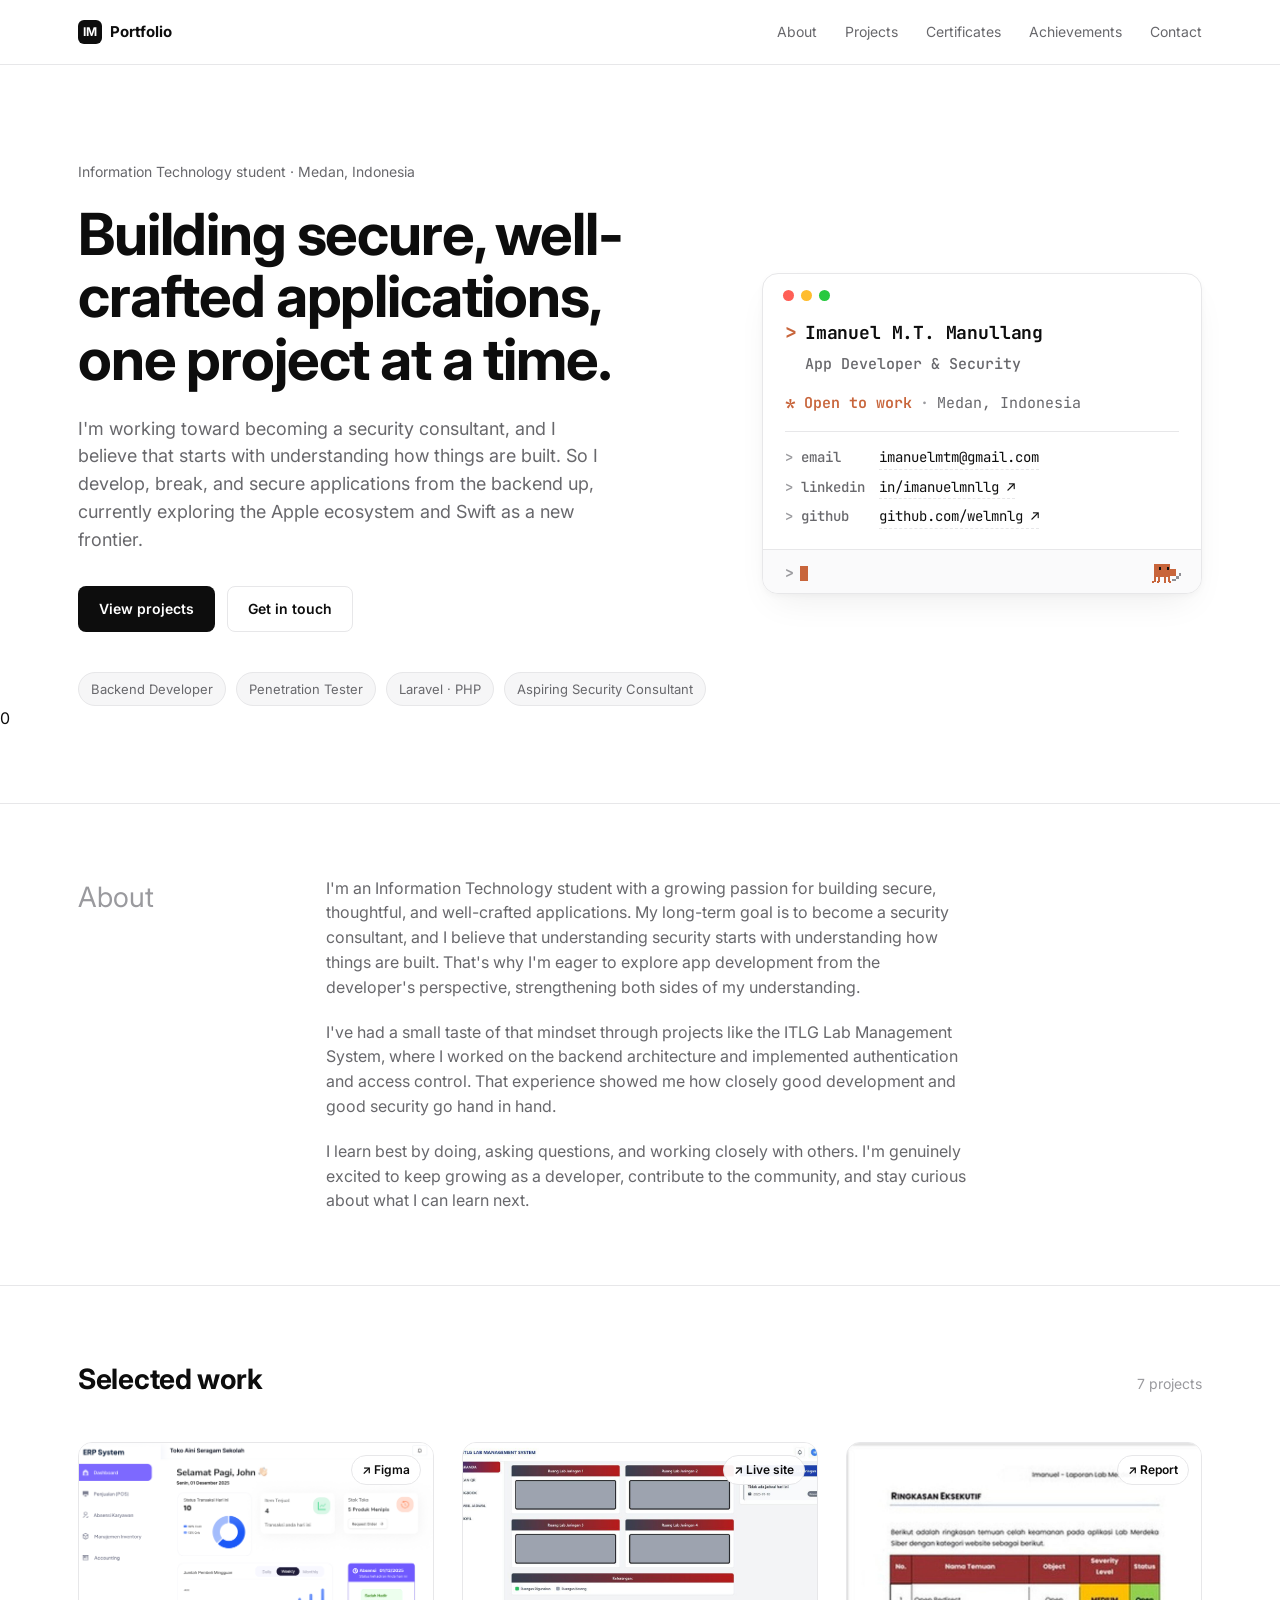
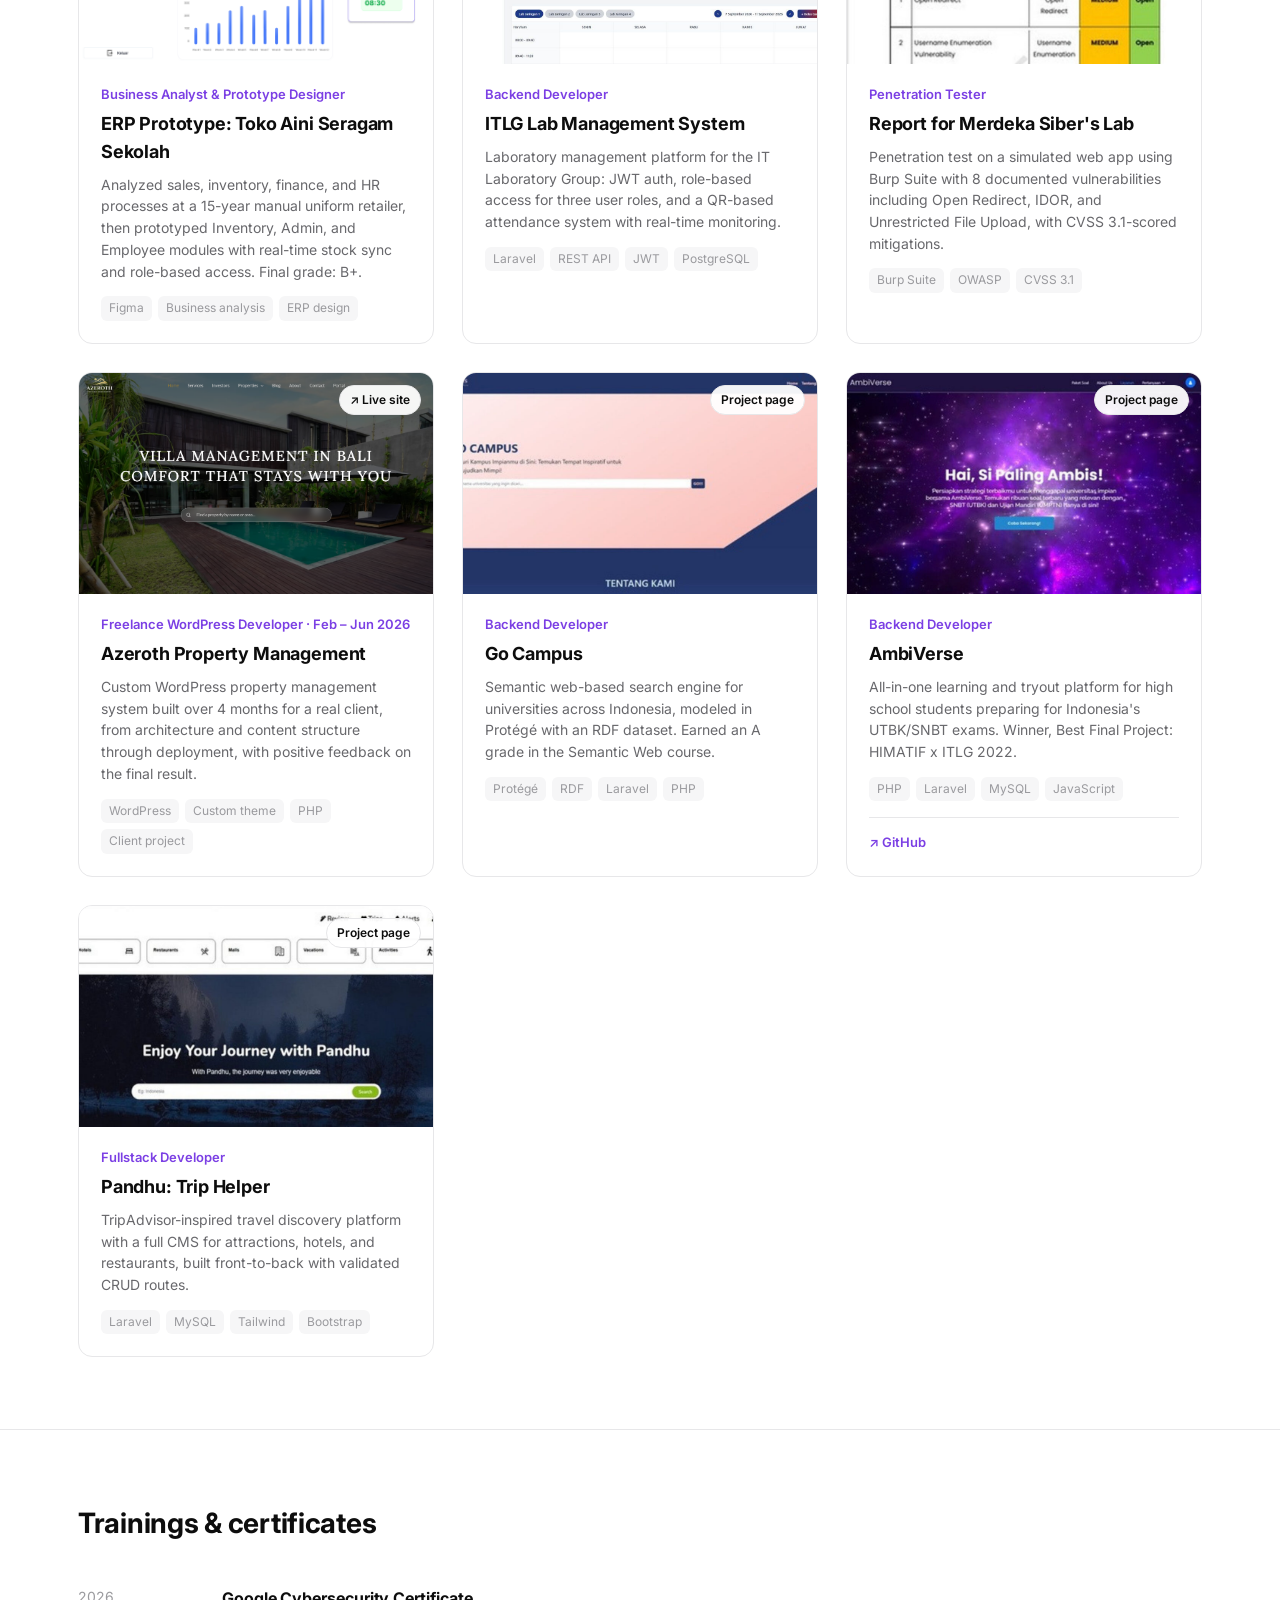
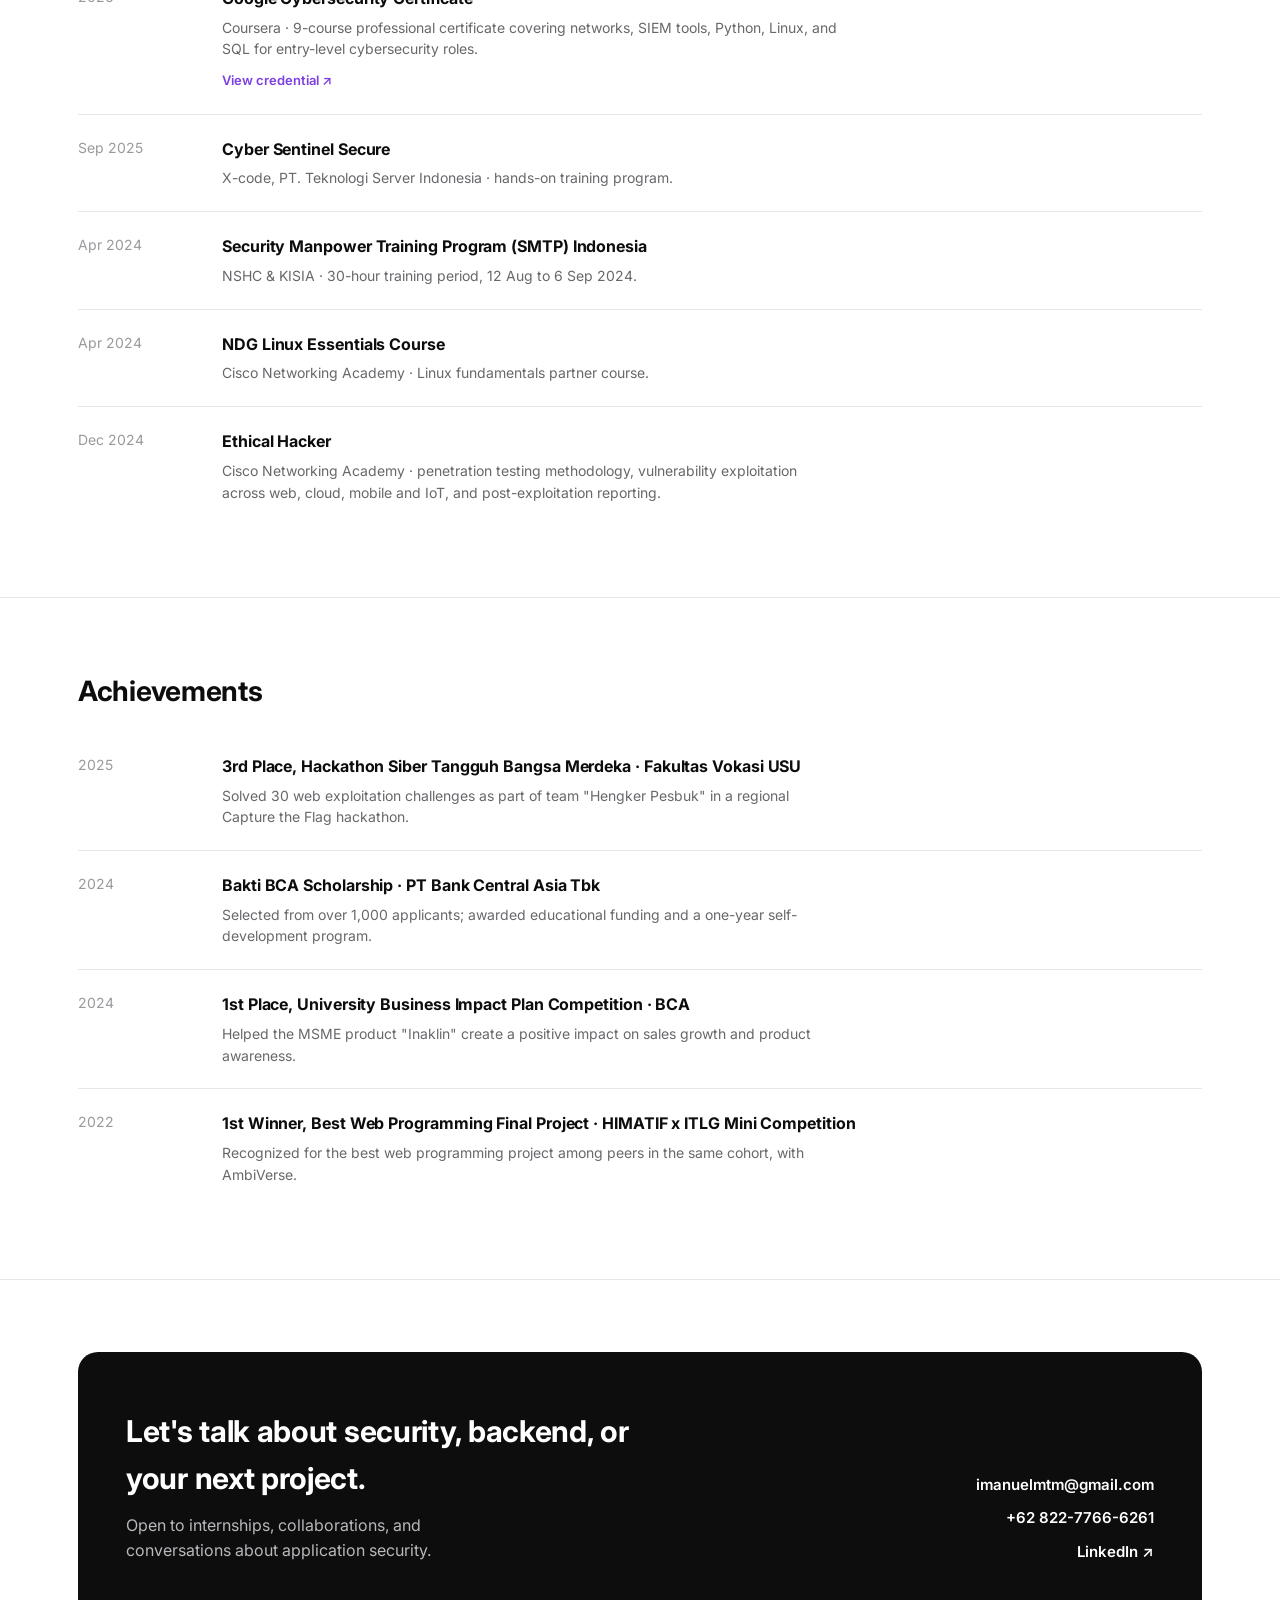
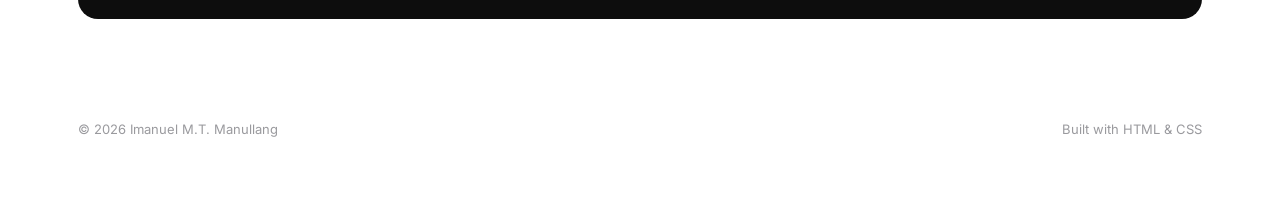
==== index.html @ 8e675b55 "Initial portfolio" ====
<!DOCTYPE html>
<html lang="id">
<head>
<meta charset="UTF-8" />
<meta name="viewport" content="width=device-width, initial-scale=1.0" />
<title>Imanuel M.T. Manullang | Portfolio</title>
<meta name="description" content="Portfolio Imanuel M.T. Manullang · Information Technology student, backend developer & aspiring security consultant." />
<link rel="preconnect" href="https://fonts.googleapis.com">
<link rel="preconnect" href="https://fonts.gstatic.com" crossorigin>
<link href="https://fonts.googleapis.com/css2?family=Inter:wght@400;500;600;700&family=JetBrains+Mono:wght@400;500;600;700&display=swap" rel="stylesheet">
<link rel="stylesheet" href="styles.css" />
</head>
<body>

<header class="site-header">
  <div class="container">
    <a href="#top" class="logo"><span class="mark">IM</span> Portfolio</a>
    <nav>
      <a href="#about">About</a>
      <a href="#projects">Projects</a>
      <a href="#certificates">Certificates</a>
      <a href="#achievements">Achievements</a>
      <a href="#contact">Contact</a>
    </nav>
  </div>
</header>

<main id="top">

  <section class="hero" style="border-top:none;">
    <div class="container">
      <div class="hero-copy">
        <p class="eyebrow">Information Technology student · Medan, Indonesia</p>
        <h1>Building secure, well-crafted applications, one project at a time.</h1>
        <p class="lede">
          I'm working toward becoming a security consultant, and I believe that starts
          with understanding how things are built. So I develop, break, and secure
          applications from the backend up, currently exploring the Apple ecosystem
          and Swift as a new frontier.
        </p>
        <div class="hero-actions">
          <a class="btn btn-primary" href="#projects">View projects</a>
          <a class="btn btn-secondary" href="mailto:imanuelmtm@gmail.com">Get in touch</a>
        </div>
        <div class="tag-row">
          <span class="tag">Backend Developer</span>
          <span class="tag">Penetration Tester</span>
          <span class="tag">Laravel · PHP</span>
          <span class="tag">Aspiring Security Consultant</span>
        </div>
      </div>

      <div class="hero-terminal-wrap">
        <aside class="claude-terminal" aria-label="Terminal summary">
          <div class="terminal-header">
            <div class="terminal-dots">
              <span class="dot dot-red"></span>
              <span class="dot dot-yellow"></span>
              <span class="dot dot-green"></span>
            </div>
          </div>

          <div class="terminal-body">
            <div class="terminal-main-line">
              <span class="prompt-sym">&gt;</span>
              <span class="prompt-name">Imanuel M.T. Manullang</span>
            </div>
            <div class="terminal-sub-role">App Developer &amp; Security</div>

            <div class="terminal-status-line">
              <span class="status-asterisk">*</span>
              <span class="status-text">Open to work</span>
              <span class="status-sep">·</span>
              <span class="status-loc">Medan, Indonesia</span>
            </div>

            <div class="terminal-divider"></div>

            <div class="terminal-contacts">
              <div class="contact-row">
                <span class="contact-prompt">&gt;</span>
                <span class="contact-label">email</span>
                <a href="mailto:imanuelmtm@gmail.com" class="contact-val">imanuelmtm@gmail.com</a>
              </div>
              <div class="contact-row">
                <span class="contact-prompt">&gt;</span>
                <span class="contact-label">linkedin</span>
                <a href="https://id.linkedin.com/in/imanuelmnllg" target="_blank" rel="noopener" class="contact-val">in/imanuelmnllg ↗</a>
              </div>
              <div class="contact-row">
                <span class="contact-prompt">&gt;</span>
                <span class="contact-label">github</span>
                <a href="https://github.com/welmnlg" target="_blank" rel="noopener" class="contact-val">github.com/welmnlg ↗</a>
              </div>
            </div>
          </div>

          <div class="terminal-footer">
            <div class="terminal-cmd-line">
              <span class="prompt-sym dim">&gt;</span>
              <span class="terminal-cursor"></span>
            </div>
            <div class="terminal-mascot" aria-hidden="true">
              <svg width="34" height="26" viewBox="0 0 34 26" fill="none" xmlns="http://www.w3.org/2000/svg">
                <!-- Body -->
                <rect x="5" y="4" width="16" height="13" fill="#c8653b"/>
                <!-- Snout -->
                <rect x="21" y="9" width="6" height="7" fill="#c8653b"/>
                <!-- Eyes -->
                <rect x="10" y="7" width="2" height="3" fill="#111111"/>
                <rect x="18" y="7" width="2" height="3" fill="#111111"/>
                <!-- Legs -->
                <rect x="5" y="17" width="2" height="5" fill="#c8653b"/>
                <rect x="3" y="21" width="2" height="2" fill="#c8653b"/>
                <rect x="9" y="17" width="2" height="5" fill="#c8653b"/>
                <rect x="8" y="21" width="2" height="2" fill="#c8653b"/>
                <rect x="15" y="17" width="2" height="5" fill="#c8653b"/>
                <rect x="15" y="21" width="2" height="2" fill="#c8653b"/>
                <rect x="19" y="17" width="2" height="5" fill="#c8653b"/>
                <rect x="20" y="21" width="2" height="2" fill="#c8653b"/>
                <!-- Sword / tool -->
                <rect x="23" y="19" width="4" height="2" fill="#8e8e93"/>
                <rect x="27" y="16" width="3" height="3" fill="#8e8e93"/>
                <rect x="30" y="13" width="2" height="3" fill="#8e8e93"/>
              </svg>
            </div>
          </div>
        </aside>
      </div>
      
    </div>0
  </section>

  <section id="about">
    <div class="container">
      <div class="about-grid">
        <div class="label">About</div>
        <div class="about-copy">
          <p>
            I'm an Information Technology student with a growing passion for building
            secure, thoughtful, and well-crafted applications. My long-term goal is to
            become a security consultant, and I believe that understanding security
            starts with understanding how things are built. That's why I'm eager to
            explore app development from the developer's perspective, strengthening
            both sides of my understanding.
          </p>
          <p>
            I've had a small taste of that mindset through projects like the ITLG Lab
            Management System, where I worked on the backend architecture and
            implemented authentication and access control. That experience showed me
            how closely good development and good security go hand in hand.
          </p>
          <p>
            I learn best by doing, asking questions, and working closely with others.
            I'm genuinely excited to keep growing as a developer, contribute to the
            community, and stay curious about what I can learn next.
          </p>
        </div>
      </div>
    </div>
  </section>

  <section id="projects">
    <div class="container">
      <div class="section-head">
        <h2>Selected work</h2>
        <span class="section-note">7 projects</span>
      </div>
      
      <div class="project-grid">

        <!-- 1. ERP prototype: Toko Aini Seragam Sekolah -->
        <a class="project-card" href="https://figma.com/design/YYNlt8YzztwNar942dcp1G/ESD" target="_blank" rel="noopener">
          <div class="project-media">
            <img src="images/cover-erp.png" alt="Cover graphic for the ERP system prototype for Toko Aini Seragam Sekolah" loading="lazy" />
            <span class="link-badge">↗ Figma</span>
          </div>
          <div class="project-body">
            <p class="project-role">Business Analyst &amp; Prototype Designer</p>
            <h3>ERP Prototype: Toko Aini Seragam Sekolah</h3>
            <p>Analyzed sales, inventory, finance, and HR processes at a 15-year manual uniform retailer, then prototyped Inventory, Admin, and Employee modules with real-time stock sync and role-based access. Final grade: B+.</p>
            <div class="project-tools">
              <span>Figma</span><span>Business analysis</span><span>ERP design</span>
            </div>
          </div>
        </a>
        <!-- 2. ITLG Lab Management System -->
        <a class="project-card" href="http://itlgcloud.my.id/" target="_blank" rel="noopener">
          <div class="project-media">
            <img src="images/proj-itlg-dashboard.jpg" alt="ITLG Lab Management System dashboard showing four lab room statuses and a weekly schedule table" loading="lazy" />
            <span class="link-badge">↗ Live site</span>
          </div>
          <div class="project-body">
            <p class="project-role">Backend Developer</p>
            <h3>ITLG Lab Management System</h3>
            <p>Laboratory management platform for the IT Laboratory Group: JWT auth, role-based access for three user roles, and a QR-based attendance system with real-time monitoring.</p>
            <div class="project-tools">
              <span>Laravel</span><span>REST API</span><span>JWT</span><span>PostgreSQL</span>
            </div>
          </div>
        </a>

        <!-- 3. Merdeka Siber Lab Report -->
        <a class="project-card" href="https://drive.google.com/file/d/16enmjDkdSbmKZDZFic-MVA8EXvRhiY6D/view?usp=sharing" target="_blank" rel="noopener">
          <div class="project-media">
            <img src="images/proj-merdeka-report.jpg" alt="Executive summary page of the Merdeka Siber penetration testing report listing security findings and severity levels" loading="lazy" />
            <span class="link-badge">↗ Report</span>
          </div>
          <div class="project-body">
            <p class="project-role">Penetration Tester</p>
            <h3>Report for Merdeka Siber's Lab</h3>
            <p>Penetration test on a simulated web app using Burp Suite with 8 documented vulnerabilities including Open Redirect, IDOR, and Unrestricted File Upload, with CVSS 3.1-scored mitigations.</p>
            <div class="project-tools">
              <span>Burp Suite</span><span>OWASP</span><span>CVSS 3.1</span>
            </div>
          </div>
        </a>
        
        <!-- 4. Azeroth Property Management (freelance) -->
        <a class="project-card" href="https://azerothpm.com" target="_blank" rel="noopener">
          <div class="project-media">
            <img src="images/cover-azeroth.png" alt="Cover graphic for the Azeroth Property Management WordPress project" loading="lazy" />
            <span class="link-badge">↗ Live site</span>
          </div>
          <div class="project-body">
            <p class="project-role">Freelance WordPress Developer · Feb – Jun 2026</p>
            <h3>Azeroth Property Management</h3>
            <p>Custom WordPress property management system built over 4 months for a real client, from architecture and content structure through deployment, with positive feedback on the final result.</p>
            <div class="project-tools">
              <span>WordPress</span><span>Custom theme</span><span>PHP</span><span>Client project</span>
            </div>
          </div>
        </a>
        <!-- 5. Go Campus -->
        <a class="project-card" href="projects/gocampus.html">
          <div class="project-media">
            <img src="images/proj-gocampus-home.jpg" alt="Homepage of the Go Campus semantic web search engine for Indonesian universities" loading="lazy" />
            <span class="link-badge">Project page</span>
          </div>
          <div class="project-body">
            <p class="project-role">Backend Developer</p>
            <h3>Go Campus</h3>
            <p>Semantic web-based search engine for universities across Indonesia, modeled in Protégé with an RDF dataset. Earned an A grade in the Semantic Web course.</p>
            <div class="project-tools">
              <span>Protégé</span><span>RDF</span><span>Laravel</span><span>PHP</span>
            </div>
          </div>
        </a>

        <!-- 6. AmbiVerse -->
        <div class="project-card">
          <a class="project-media" href="projects/ambiverse.html" aria-label="AmbiVerse project page">
            <img src="images/proj-ambiverse-home.jpg" alt="Landing page of AmbiVerse, an exam preparation platform for Indonesian university entrance tests" loading="lazy" />
            <span class="link-badge">Project page</span>
          </a>
          <div class="project-body">
            <p class="project-role">Backend Developer</p>
            <h3><a href="projects/ambiverse.html" style="color: inherit;">AmbiVerse</a></h3>
            <p>All-in-one learning and tryout platform for high school students preparing for Indonesia's UTBK/SNBT exams. Winner, Best Final Project: HIMATIF x ITLG 2022.</p>
            <div class="project-tools">
              <span>PHP</span><span>Laravel</span><span>MySQL</span><span>JavaScript</span>
            </div>
            <div class="project-card-links">
              <a href="https://github.com/welmnlg/ambiverse" target="_blank" rel="noopener" class="gh-link">↗ GitHub</a>
            </div>
          </div>
        </div>
        
        <!-- 7. Pandhu -->
        <a class="project-card" href="projects/pandhu.html">
          <div class="project-media">
            <img src="images/proj-pandhu-home.jpg" alt="Landing page of Pandhu, a travel discovery platform inspired by TripAdvisor" loading="lazy" />
            <span class="link-badge">Project page</span>
          </div>
          <div class="project-body">
            <p class="project-role">Fullstack Developer</p>
            <h3>Pandhu: Trip Helper</h3>
            <p>TripAdvisor-inspired travel discovery platform with a full CMS for attractions, hotels, and restaurants, built front-to-back with validated CRUD routes.</p>
            <div class="project-tools">
              <span>Laravel</span><span>MySQL</span><span>Tailwind</span><span>Bootstrap</span>
            </div>
          </div>
        </a>
        
        
        
      </div>
    </div>
  </section>
  
  <section id="certificates">
    <div class="container">
      <div class="section-head">
        <h2>Trainings &amp; certificates</h2>
      </div>
      <div class="entry-list">

        <div class="entry">
          <div class="entry-meta">2026</div>
          <div>
            <h3>Google Cybersecurity Certificate</h3>
            <p>Coursera · 9-course professional certificate covering networks, SIEM tools, Python, Linux, and SQL for entry-level cybersecurity roles.</p>
            <a class="entry-link" href="https://coursera.org/account/accomplishments/specialization/C41JAGXEO7JL" target="_blank" rel="noopener">View credential ↗</a>
          </div>
        </div>
        <div class="entry">
          <div class="entry-meta">Sep 2025</div>
          <div>
            <h3>Cyber Sentinel Secure</h3>
            <p>X-code, PT. Teknologi Server Indonesia · hands-on training program.</p>
          </div>
        </div>

        <div class="entry">
          <div class="entry-meta">Apr 2024</div>
          <div>
            <h3>Security Manpower Training Program (SMTP) Indonesia</h3>
            <p>NSHC &amp; KISIA · 30-hour training period, 12 Aug to 6 Sep 2024.</p>
          </div>
        </div>


        <div class="entry">
          <div class="entry-meta">Apr 2024</div>
          <div>
            <h3>NDG Linux Essentials Course</h3>
            <p>Cisco Networking Academy · Linux fundamentals partner course.</p>
          </div>
        </div>

        <div class="entry">
          <div class="entry-meta">Dec 2024</div>
          <div>
            <h3>Ethical Hacker</h3>
            <p>Cisco Networking Academy · penetration testing methodology, vulnerability exploitation across web, cloud, mobile and IoT, and post-exploitation reporting.</p>
          </div>
        </div>

      </div>
    </div>
  </section>

  <section id="achievements">
    <div class="container">
      <div class="section-head">
        <h2>Achievements</h2>
      </div>
      <div class="entry-list">

        <div class="entry">
          <div class="entry-meta">2025</div>
          <div>
            <h3>3rd Place, Hackathon Siber Tangguh Bangsa Merdeka · Fakultas Vokasi USU</h3>
            <p>Solved 30 web exploitation challenges as part of team "Hengker Pesbuk" in a regional Capture the Flag hackathon.</p>
          </div>
        </div>
        <div class="entry">
          <div class="entry-meta">2024</div>
          <div>
            <h3>Bakti BCA Scholarship · PT Bank Central Asia Tbk</h3>
            <p>Selected from over 1,000 applicants; awarded educational funding and a one-year self-development program.</p>
          </div>
        </div>

        <div class="entry">
          <div class="entry-meta">2024</div>
          <div>
            <h3>1st Place, University Business Impact Plan Competition · BCA</h3>
            <p>Helped the MSME product "Inaklin" create a positive impact on sales growth and product awareness.</p>
          </div>
        </div>


        <div class="entry">
          <div class="entry-meta">2022</div>
          <div>
            <h3>1st Winner, Best Web Programming Final Project · HIMATIF x ITLG Mini Competition</h3>
            <p>Recognized for the best web programming project among peers in the same cohort, with AmbiVerse.</p>
          </div>
        </div>

      </div>
    </div>
  </section>


  <section id="contact">
    <div class="container">
      <div class="contact-panel">
        <div>
          <h2>Let's talk about security, backend, or your next project.</h2>
          <p>Open to internships, collaborations, and conversations about application security.</p>
        </div>
        <div class="contact-links">
          <a href="mailto:imanuelmtm@gmail.com">imanuelmtm@gmail.com</a>
          <a href="tel:+6282277666261">+62 822-7766-6261</a>
          <a href="https://id.linkedin.com/in/imanuelmnllg" target="_blank" rel="noopener">LinkedIn ↗</a>
        </div>
      </div>
    </div>
  </section>

</main>

<footer class="site-footer">
  <div class="container">
    <span>© 2026 Imanuel M.T. Manullang</span>
    <span>Built with HTML &amp; CSS</span>
  </div>
</footer>


</body>
</html>
---- styles.css ----
/* ============================================
   Design tokens
   ============================================ */
:root {
  --bg: #ffffff;
  --text: #0d0d0d;
  --text-secondary: #68686c;
  --text-tertiary: #9a9a9e;
  --border: #e7e7e9;
  --surface: #f6f6f7;
  --accent: #7b3fe4;
  --accent-soft: #f1eafc;
  --max-width: 1180px;
  --gutter: 28px;

  --font: "Inter", -apple-system, BlinkMacSystemFont, "Segoe UI", sans-serif;
  --font-mono: "JetBrains Mono", ui-monospace, "SF Mono", Menlo, Consolas, monospace;
}

* {
  box-sizing: border-box;
}

html {
  scroll-behavior: smooth;
}

@media (prefers-reduced-motion: reduce) {
  html {
    scroll-behavior: auto;
  }
  * {
    animation-duration: 0.01ms !important;
    transition-duration: 0.01ms !important;
  }
}

body {
  margin: 0;
  background: var(--bg);
  color: var(--text);
  font-family: var(--font);
  font-size: 16px;
  line-height: 1.55;
  -webkit-font-smoothing: antialiased;
}

img {
  max-width: 100%;
  display: block;
}

a {
  color: inherit;
  text-decoration: none;
}

.container {
  max-width: var(--max-width);
  margin: 0 auto;
  padding: 0 var(--gutter);
}

:focus-visible {
  outline: 2px solid var(--accent);
  outline-offset: 3px;
  border-radius: 2px;
}

/* ============================================
   Header
   ============================================ */
.site-header {
  position: sticky;
  top: 0;
  z-index: 50;
  background: rgba(255, 255, 255, 0.88);
  backdrop-filter: blur(10px);
  border-bottom: 1px solid var(--border);
}

.site-header .container {
  display: flex;
  align-items: center;
  justify-content: space-between;
  height: 64px;
}

.logo {
  font-weight: 700;
  font-size: 15px;
  letter-spacing: -0.01em;
  display: flex;
  align-items: center;
  gap: 8px;
}

.logo .mark {
  width: 24px;
  height: 24px;
  border-radius: 6px;
  background: var(--text);
  color: #fff;
  display: inline-flex;
  align-items: center;
  justify-content: center;
  font-size: 12px;
  font-weight: 700;
}

.site-header nav {
  display: flex;
  gap: 28px;
}

.site-header nav a {
  font-size: 14px;
  color: var(--text-secondary);
  transition: color 0.15s ease;
}

.site-header nav a:hover {
  color: var(--text);
}

.nav-toggle {
  display: none;
}

/* ============================================
   Hero
   ============================================ */
.hero {
  padding: 96px 0 72px;
}

.hero .container {
  display: grid;
  grid-template-columns: 1.15fr 0.85fr;
  align-items: center;
  gap: 24px;
}

.hero .eyebrow {
  font-size: 14px;
  color: var(--text-secondary);
  margin: 0 0 20px;
}

.hero h1 {
  font-size: clamp(34px, 4.6vw, 58px);
  line-height: 1.08;
  letter-spacing: -0.02em;
  font-weight: 700;
  margin: 0 0 24px;
  max-width: 15ch;
}

.hero .lede {
  font-size: 18px;
  color: var(--text-secondary);
  max-width: 520px;
  margin: 0 0 32px;
}

.hero-actions {
  display: flex;
  flex-wrap: wrap;
  gap: 12px;
  margin-bottom: 40px;
}

.btn {
  display: inline-flex;
  align-items: center;
  gap: 8px;
  padding: 11px 20px;
  border-radius: 8px;
  font-size: 14px;
  font-weight: 600;
  border: 1px solid transparent;
  cursor: pointer;
  transition: transform 0.15s ease, background 0.15s ease, border-color 0.15s ease;
}

.btn-primary {
  background: var(--text);
  color: #fff;
}

.btn-primary:hover {
  background: #000;
  transform: translateY(-1px);
}

.btn-secondary {
  background: transparent;
  color: var(--text);
  border-color: var(--border);
}

.btn-secondary:hover {
  border-color: var(--text);
}

.tag-row {
  display: flex;
  flex-wrap: wrap;
  gap: 10px;
}

.tag {
  font-size: 13px;
  padding: 6px 12px;
  border-radius: 100px;
  background: var(--surface);
  color: var(--text-secondary);
  border: 1px solid var(--border);
}

/* ============================================
   Claude Terminal / Window Card
   ============================================ */
.hero-terminal-wrap {
  display: flex;
  justify-content: flex-end;
  width: 100%;
}

.claude-terminal {
  width: 100%;
  max-width: 440px;
  background: #ffffff;
  border: 1px solid var(--border);
  border-radius: 16px;
  box-shadow:
    0 16px 36px -12px rgba(13, 13, 13, 0.08),
    0 2px 6px rgba(13, 13, 13, 0.03);
  overflow: hidden;
  font-family: var(--font-mono);
  display: flex;
  flex-direction: column;
  transition: transform 0.2s ease, box-shadow 0.2s ease;
}

.claude-terminal:hover {
  transform: translateY(-2px);
  box-shadow:
    0 20px 42px -12px rgba(13, 13, 13, 0.12),
    0 4px 10px rgba(13, 13, 13, 0.04);
}

/* Header with 3 window control dots */
.terminal-header {
  padding: 16px 20px 10px;
  display: flex;
  align-items: center;
}

.terminal-dots {
  display: flex;
  align-items: center;
  gap: 7px;
}

.terminal-dots .dot {
  width: 11px;
  height: 11px;
  border-radius: 50%;
  display: inline-block;
}

.dot-red {
  background: #ff5f56;
}

.dot-yellow {
  background: #ffbd2e;
}

.dot-green {
  background: #27c93f;
}

/* Body */
.terminal-body {
  padding: 8px 22px 20px;
  display: flex;
  flex-direction: column;
  gap: 14px;
}

.terminal-main-line {
  display: flex;
  align-items: baseline;
  gap: 8px;
}

.prompt-sym {
  color: #c8653b;
  font-weight: 700;
  font-size: 20px;
  user-select: none;
  line-height: 1;
}

.prompt-sym.dim {
  color: var(--text-tertiary);
  font-size: 15px;
}

.prompt-name {
  font-size: 18px;
  font-weight: 700;
  color: var(--text);
  letter-spacing: -0.01em;
}

.terminal-sub-role {
  font-size: 15px;
  color: var(--text-secondary);
  padding-left: 20px;
  margin-top: -8px;
  font-weight: 500;
}

.terminal-status-line {
  display: flex;
  align-items: center;
  gap: 8px;
  font-size: 15px;
  color: #c8653b;
  font-weight: 500;
  margin-top: 2px;
}

.status-asterisk {
  font-size: 18px;
  font-weight: 700;
  line-height: 1;
}

.status-text {
  color: #c8653b;
  font-weight: 600;
}

.status-sep {
  color: var(--text-tertiary);
}

.status-loc {
  color: var(--text-secondary);
  font-weight: 400;
}

.terminal-divider {
  height: 1px;
  background: var(--border);
  margin: 2px 0;
}

.terminal-contacts {
  display: flex;
  flex-direction: column;
  gap: 8px;
}

.contact-row {
  display: flex;
  align-items: baseline;
  font-size: 14px;
  line-height: 1.4;
}

.contact-prompt {
  color: var(--text-tertiary);
  margin-right: 8px;
  font-weight: 600;
  user-select: none;
}

.contact-label {
  color: var(--text-secondary);
  width: 78px;
  flex-shrink: 0;
  font-weight: 500;
}

.contact-val {
  color: var(--text);
  text-decoration: none;
  border-bottom: 1px dashed var(--border);
  padding-bottom: 1px;
  transition: all 0.15s ease;
  word-break: break-all;
}

.contact-val:hover {
  color: var(--accent);
  border-bottom-color: var(--accent);
}

/* Footer command bar & mascot */
.terminal-footer {
  border-top: 1px solid var(--border);
  padding: 10px 18px 8px 22px;
  display: flex;
  align-items: flex-end;
  justify-content: space-between;
  background: #fafafb;
  min-height: 44px;
}

.terminal-cmd-line {
  display: flex;
  align-items: center;
  gap: 6px;
  padding-bottom: 4px;
}

.terminal-cursor {
  display: inline-block;
  width: 8px;
  height: 15px;
  background: #c8653b;
  animation: term-cursor 1.1s steps(2, start) infinite;
}

@keyframes term-cursor {
  0%, 100% { opacity: 1; }
  50% { opacity: 0; }
}

.terminal-mascot {
  line-height: 0;
  margin-bottom: -1px;
}

/* ============================================
   Section shell
   ============================================ */
section {
  padding: 72px 0;
  border-top: 1px solid var(--border);
}

.section-head {
  display: flex;
  align-items: baseline;
  justify-content: space-between;
  gap: 16px;
  margin-bottom: 40px;
}

.section-head h2 {
  font-size: 28px;
  letter-spacing: -0.01em;
  margin: 0;
}

.section-head .section-note {
  font-size: 14px;
  color: var(--text-tertiary);
  white-space: nowrap;
}

/* ============================================
   About
   ============================================ */
.about-grid {
  display: grid;
  grid-template-columns: 200px 1fr;
  gap: 48px;
}

.about-grid .label {
  font-size: 28px;
  color: var(--text-tertiary);
}

.about-copy p {
  max-width: 640px;
  color: var(--text-secondary);
  margin: 0 0 20px;
}

.about-copy p:last-child {
  margin-bottom: 0;
}

/* ============================================
   Projects
   ============================================ */
.project-grid {
  display: grid;
  grid-template-columns: repeat(3, 1fr);
  gap: var(--gutter);
}

.project-card {
  display: block;
  border: 1px solid var(--border);
  border-radius: 14px;
  overflow: hidden;
  background: #fff;
  transition: border-color 0.18s ease, transform 0.18s ease, box-shadow 0.18s ease;
}

.project-card:hover {
  border-color: var(--text);
  transform: translateY(-3px);
  box-shadow: 0 12px 24px -16px rgba(13, 13, 13, 0.25);
}

.project-media {
  display: block;
  position: relative;
  aspect-ratio: 16 / 10;
  background: var(--surface);
  overflow: hidden;
}

.project-media img {
  width: 100%;
  height: 100%;
  object-fit: cover;
  object-position: top;
}

.project-media .link-badge {
  position: absolute;
  top: 12px;
  right: 12px;
  background: rgba(255, 255, 255, 0.94);
  border: 1px solid var(--border);
  border-radius: 100px;
  padding: 5px 10px;
  font-size: 12px;
  font-weight: 600;
  display: flex;
  align-items: center;
  gap: 5px;
}

.project-body {
  padding: 20px 22px 22px;
}

.project-body .project-role {
  font-size: 13px;
  color: var(--accent);
  font-weight: 600;
  margin: 0 0 6px;
}

.project-body h3 {
  font-size: 18px;
  margin: 0 0 8px;
  letter-spacing: -0.01em;
}

.project-body p {
  font-size: 14px;
  color: var(--text-secondary);
  margin: 0 0 14px;
}

.project-tools {
  display: flex;
  flex-wrap: wrap;
  gap: 6px;
}

.project-tools span {
  font-size: 12px;
  color: var(--text-tertiary);
  background: var(--surface);
  border-radius: 6px;
  padding: 3px 8px;
}

.project-card-links {
  display: flex;
  align-items: center;
  gap: 16px;
  margin-top: 16px;
  padding-top: 14px;
  border-top: 1px solid var(--border);
}

.project-card-links a {
  font-size: 13px;
  font-weight: 600;
  color: var(--text-secondary);
  display: inline-flex;
  align-items: center;
  gap: 4px;
  transition: color 0.15s ease;
}

.project-card-links a:hover {
  color: var(--text);
}

.project-card-links a.gh-link {
  color: var(--accent);
}

.project-card-links a.gh-link:hover {
  color: #000;
}

/* ============================================
   Timeline lists (achievements, trainings, certificates)
   ============================================ */
.entry-list {
  display: flex;
  flex-direction: column;
}

.entry {
  display: grid;
  grid-template-columns: 120px 1fr;
  gap: 24px;
  padding: 22px 0;
  border-top: 1px solid var(--border);
}

.entry:first-child {
  border-top: none;
  padding-top: 0;
}

.entry .entry-meta {
  font-size: 14px;
  color: var(--text-tertiary);
}

.entry h3 {
  font-size: 16px;
  margin: 0 0 6px;
  letter-spacing: -0.005em;
}

.entry p {
  font-size: 14px;
  color: var(--text-secondary);
  margin: 0;
  max-width: 620px;
}

.entry .entry-link {
  display: inline-flex;
  align-items: center;
  gap: 6px;
  font-size: 13px;
  font-weight: 600;
  color: var(--accent);
  margin-top: 10px;
}

.entry .entry-link:hover {
  text-decoration: underline;
}

/* ============================================
   Footer / contact
   ============================================ */
.contact-panel {
  background: var(--text);
  color: #fff;
  border-radius: 20px;
  padding: 56px 48px;
  display: flex;
  align-items: flex-end;
  justify-content: space-between;
  gap: 24px;
  flex-wrap: wrap;
}

.contact-panel h2 {
  font-size: 30px;
  margin: 0 0 12px;
  letter-spacing: -0.01em;
  max-width: 26ch;
}

.contact-panel p {
  color: #b8b8bd;
  margin: 0;
  max-width: 360px;
}

.contact-links {
  display: flex;
  flex-direction: column;
  gap: 10px;
  align-items: flex-end;
}

.contact-links a {
  font-size: 15px;
  font-weight: 600;
  color: #fff;
}

.contact-links a:hover {
  color: var(--accent-soft);
}

footer.site-footer {
  padding: 28px 0 60px;
  font-size: 13px;
  color: var(--text-tertiary);
  border-top: none;
}

footer.site-footer .container {
  display: flex;
  justify-content: space-between;
}

/* ============================================
   Project detail pages
   ============================================ */
.detail-hero {
  padding: 48px 0 40px;
}

.back-link {
  display: inline-flex;
  align-items: center;
  gap: 6px;
  font-size: 14px;
  color: var(--text-secondary);
  margin-bottom: 28px;
}

.back-link:hover {
  color: var(--text);
}

.detail-hero .project-role {
  font-size: 13px;
  color: var(--accent);
  font-weight: 600;
  margin: 0 0 10px;
}

.detail-hero h1 {
  font-size: clamp(28px, 4vw, 42px);
  letter-spacing: -0.01em;
  margin: 0 0 16px;
  max-width: 20ch;
}

.detail-hero .lede {
  font-size: 17px;
  color: var(--text-secondary);
  max-width: 620px;
  margin: 0 0 24px;
}

.detail-meta {
  display: flex;
  flex-wrap: wrap;
  gap: 28px;
  padding: 24px 0;
  border-top: 1px solid var(--border);
  border-bottom: 1px solid var(--border);
  margin-bottom: 40px;
}

.detail-meta div span {
  display: block;
  font-size: 12px;
  color: var(--text-tertiary);
  margin-bottom: 4px;
}

.detail-meta div strong {
  font-size: 14px;
  font-weight: 600;
}

.detail-gallery {
  display: flex;
  flex-direction: column;
  gap: 20px;
  margin-bottom: 48px;
}

.detail-gallery figure {
  margin: 0;
  border: 1px solid var(--border);
  border-radius: 14px;
  overflow: hidden;
  background: var(--surface);
}

.detail-gallery figcaption {
  font-size: 13px;
  color: var(--text-tertiary);
  padding: 12px 16px;
  border-top: 1px solid var(--border);
}

.detail-columns {
  display: grid;
  grid-template-columns: 200px 1fr;
  gap: 48px;
  padding-bottom: 24px;
}

.detail-columns .label {
  font-size: 14px;
  color: var(--text-tertiary);
}

.detail-columns ul {
  margin: 0;
  padding: 0 0 0 18px;
  color: var(--text-secondary);
  font-size: 15px;
}

.detail-columns li {
  margin-bottom: 10px;
}

.note-banner {
  background: var(--accent-soft);
  border-radius: 12px;
  padding: 18px 20px;
  font-size: 14px;
  color: #4a2792;
  margin-bottom: 48px;
}

/* ============================================
   Responsive
   ============================================ */
@media (max-width: 980px) {
  .hero .container {
    grid-template-columns: 1fr;
    gap: 40px;
  }

  .hero-terminal-wrap {
    justify-content: flex-start;
  }

  .claude-terminal {
    max-width: 520px;
  }

  .project-grid {
    grid-template-columns: repeat(2, 1fr);
  }
}

@media (max-width: 760px) {
  .site-header nav {
    display: none;
  }

  .about-grid,
  .detail-columns {
    grid-template-columns: 1fr;
    gap: 12px;
  }

  .project-grid {
    grid-template-columns: 1fr;
  }

  .entry {
    grid-template-columns: 1fr;
    gap: 6px;
  }

  .contact-panel {
    flex-direction: column;
    align-items: flex-start;
    padding: 40px 28px;
  }

  .contact-links {
    align-items: flex-start;
  }

  footer.site-footer .container {
    flex-direction: column;
    gap: 6px;
  }
}
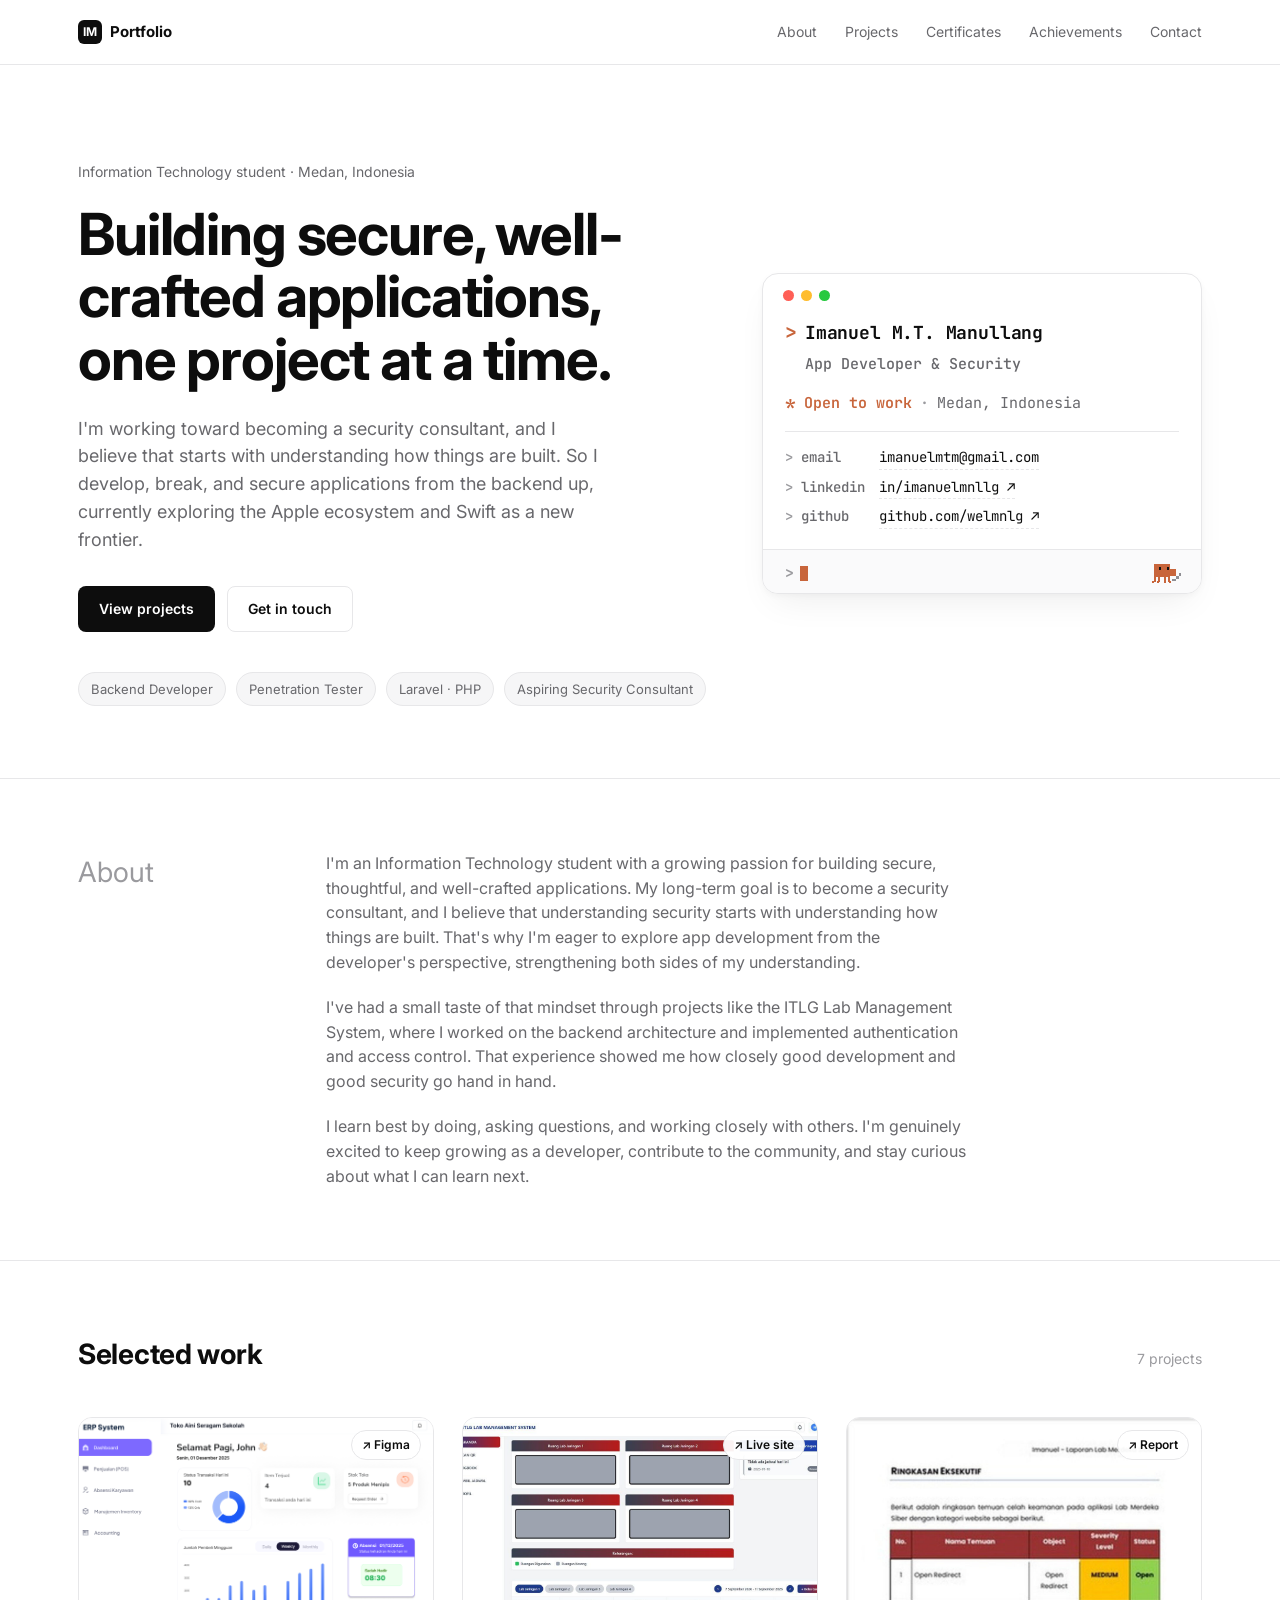
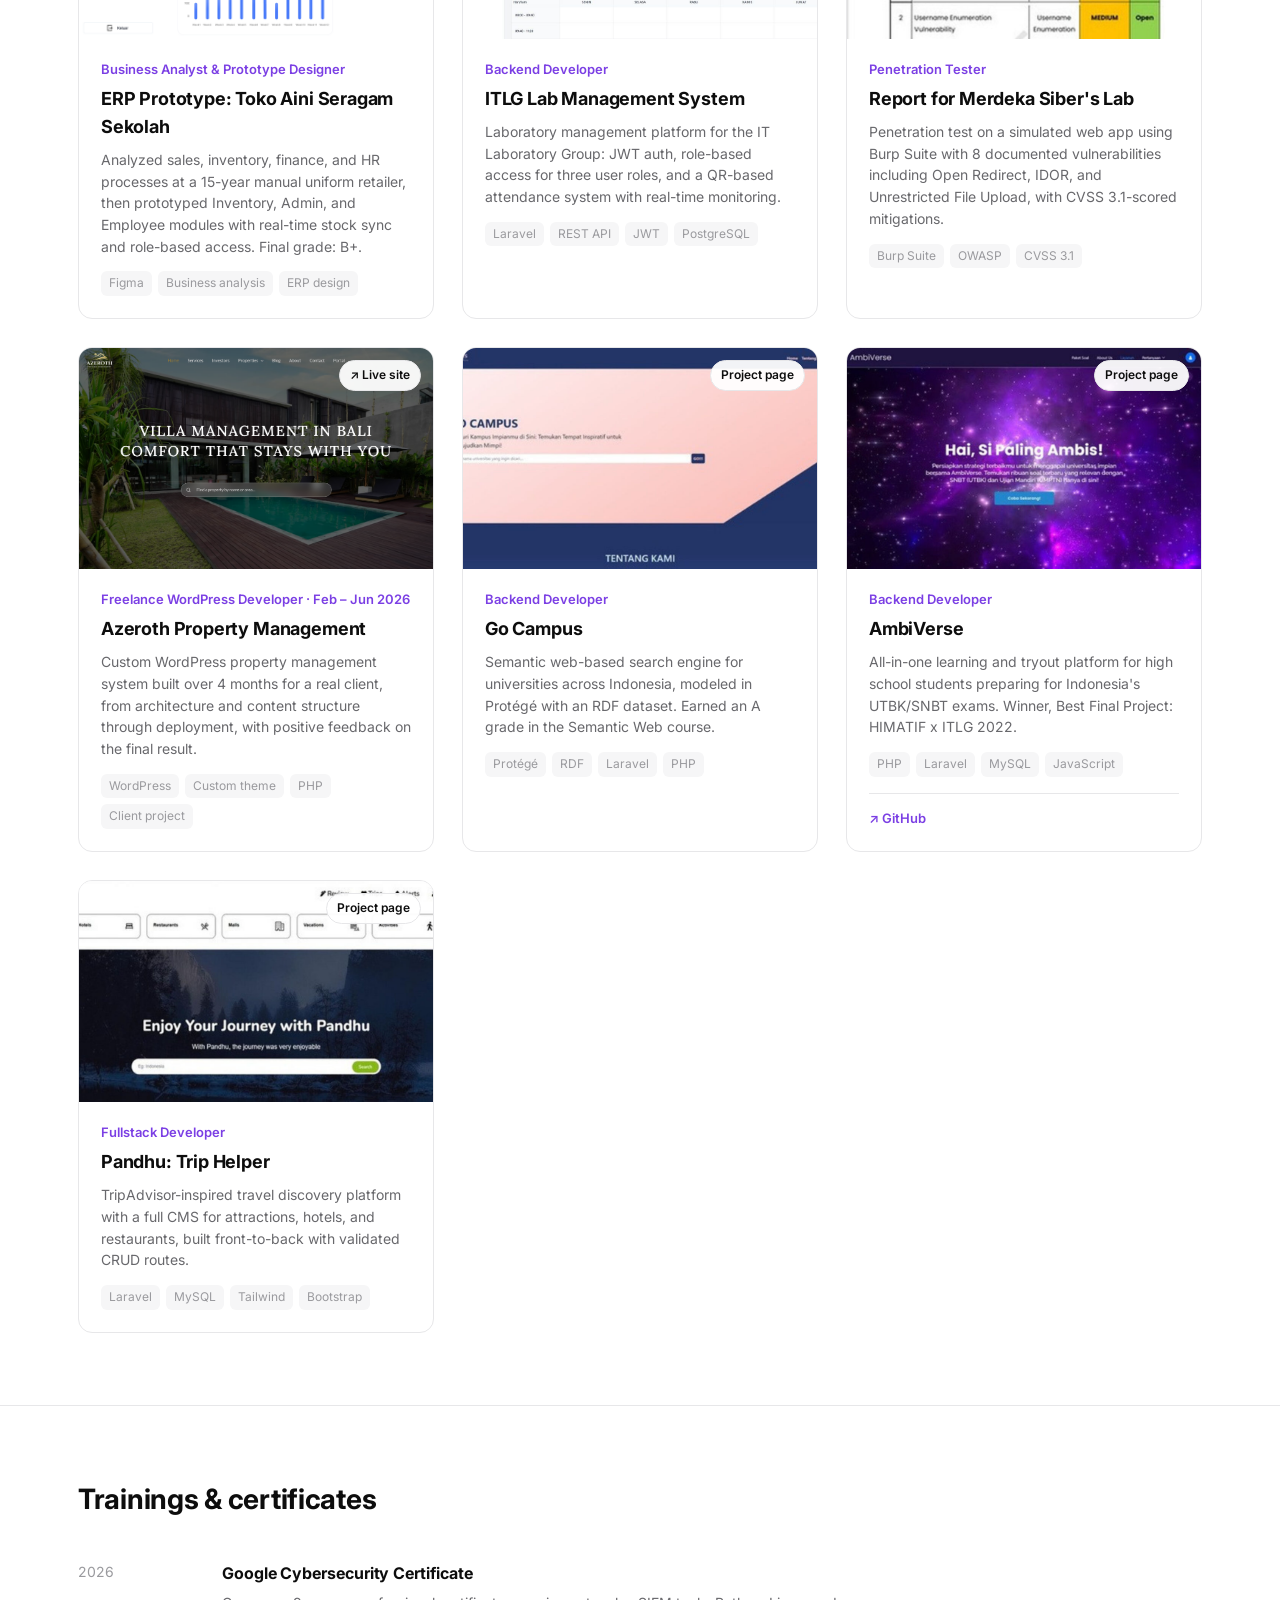
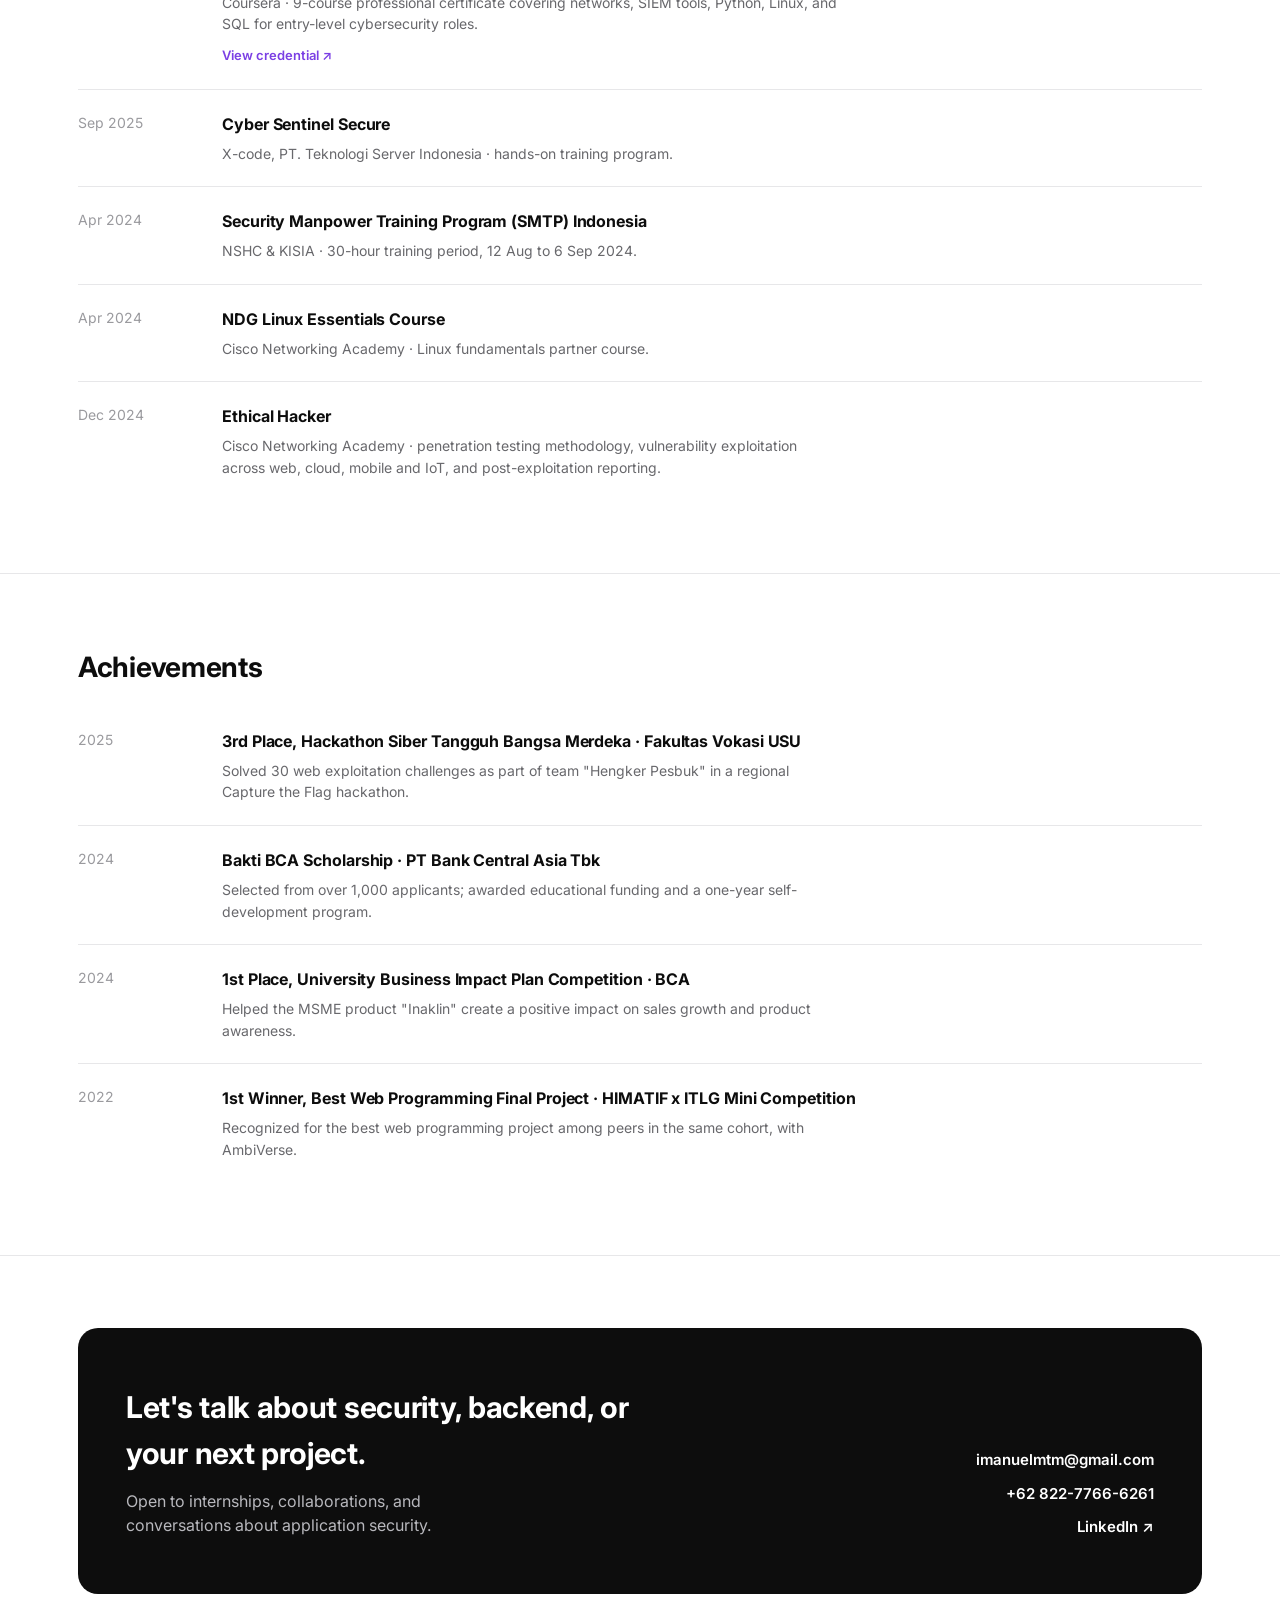
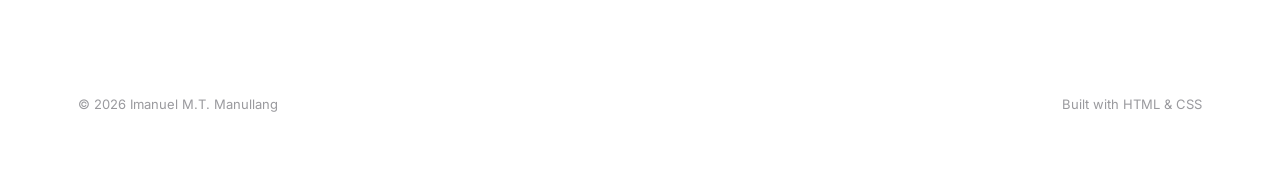
==== commit 85fd6fcc: "Fix typo on hero section and delete readme" ====
--- a/index.html
+++ b/index.html
@@ -128,7 +128,7 @@
         </aside>
       </div>
       
-    </div>0
+    </div>
   </section>
 
   <section id="about">
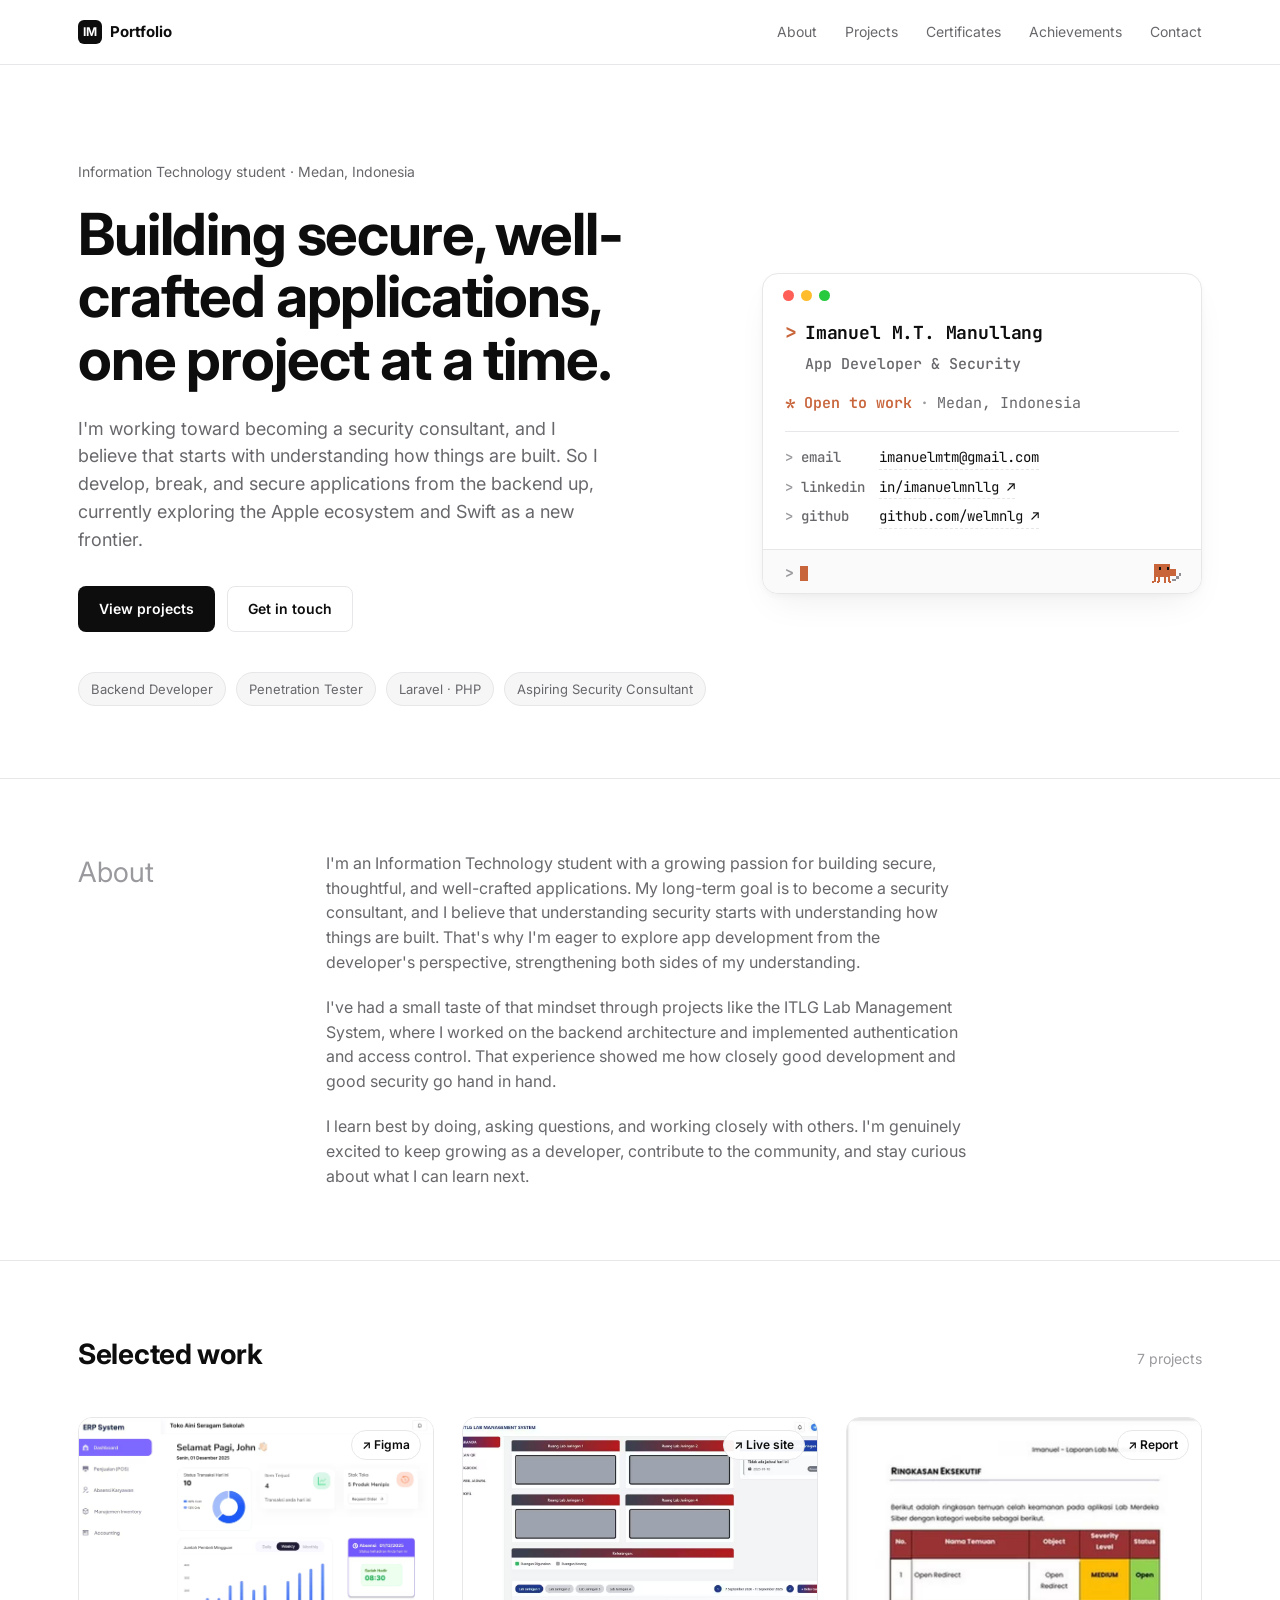
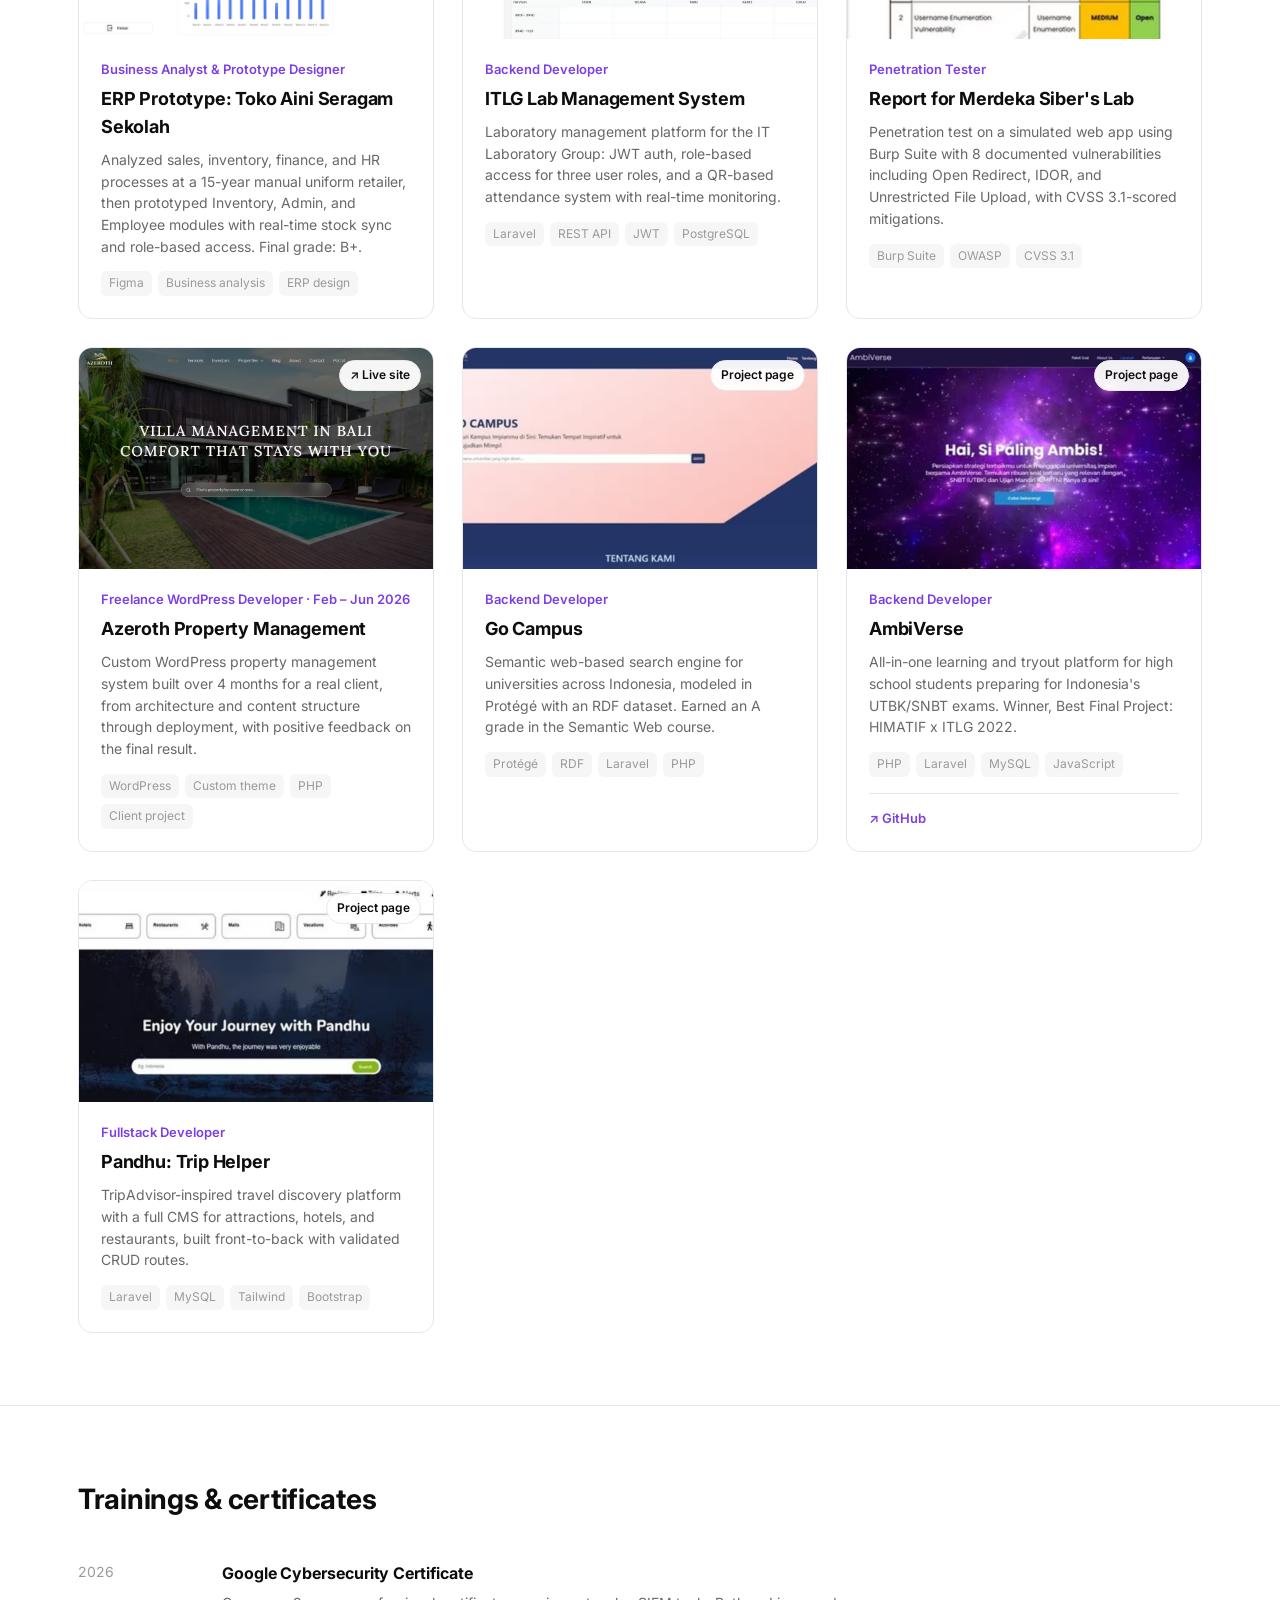
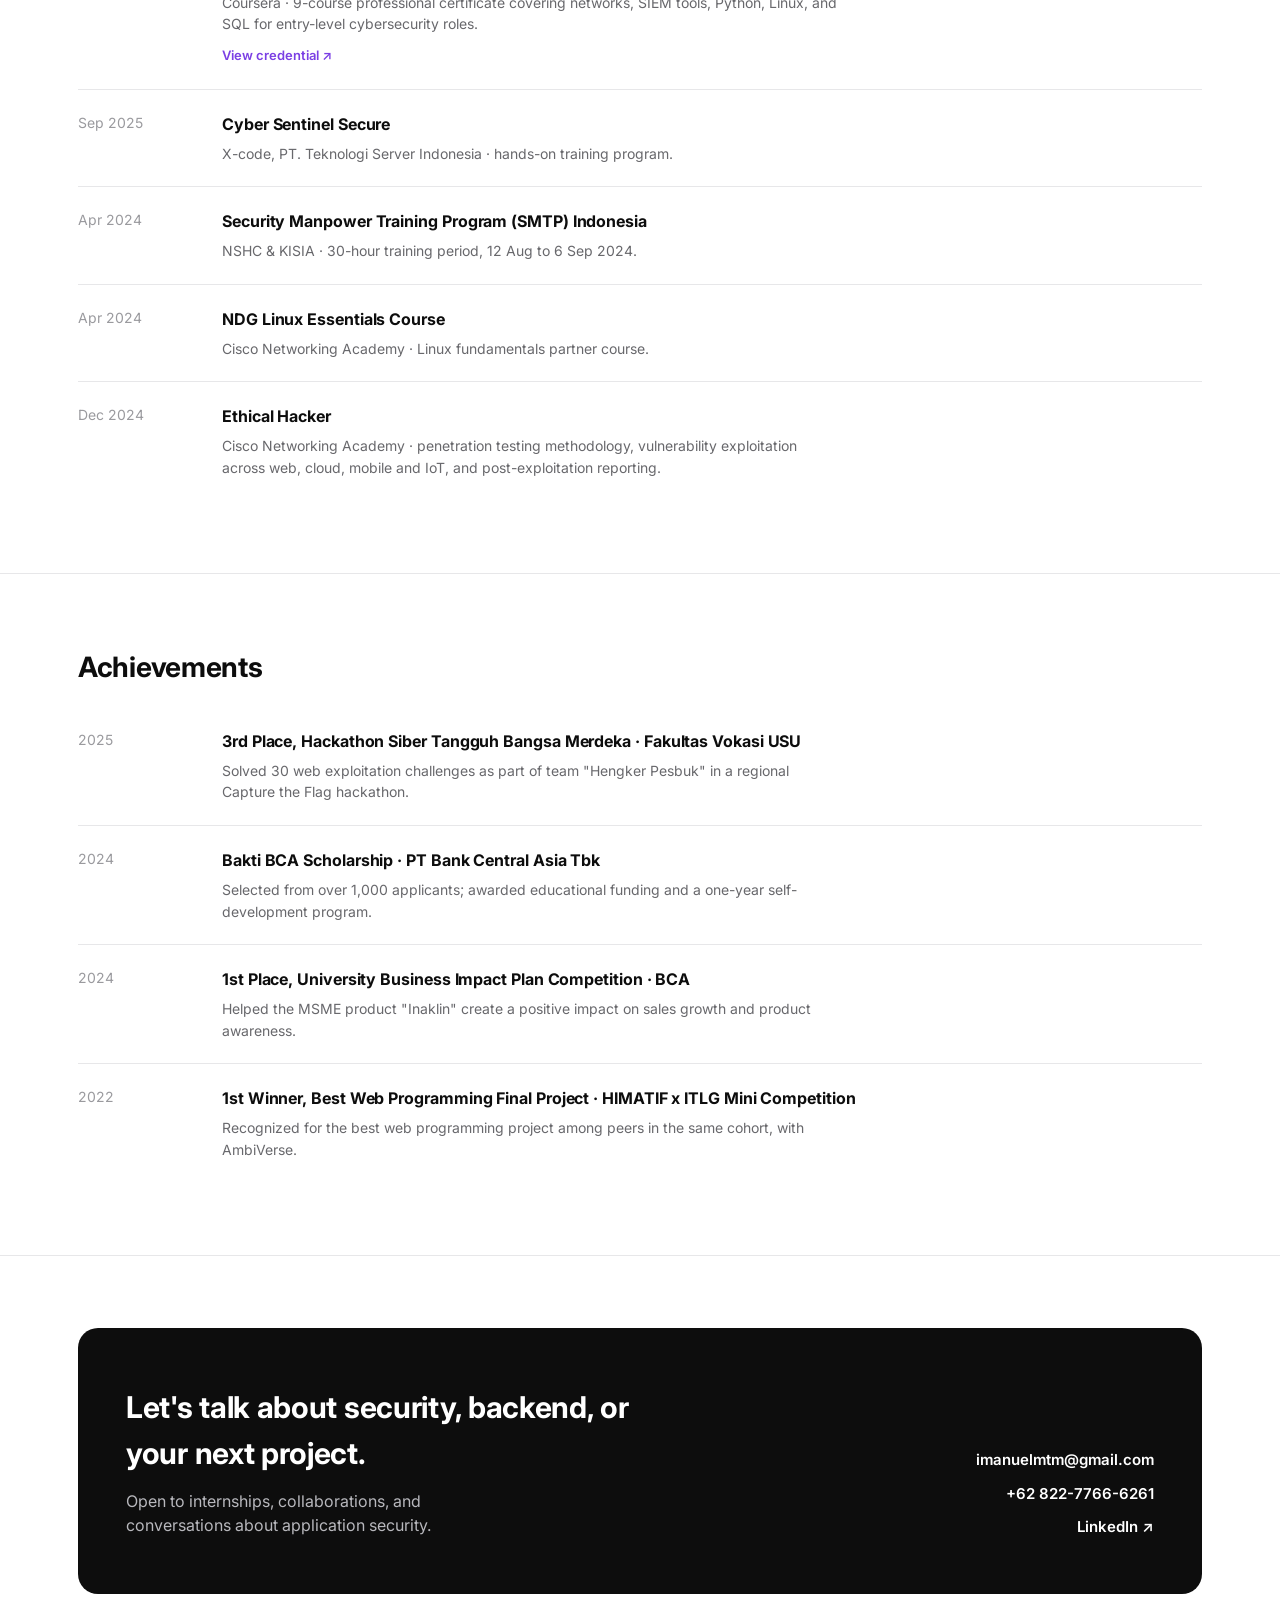
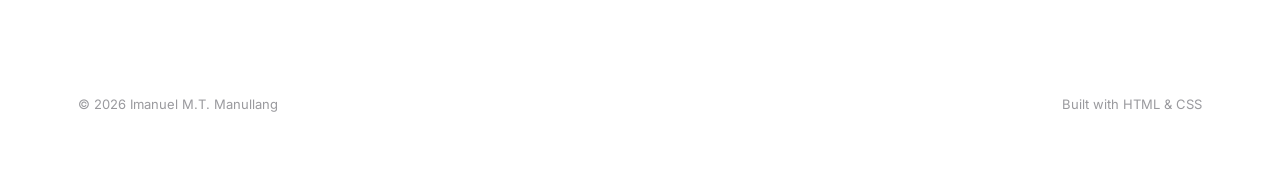
==== commit e9446576: "Optimize images size and type" ====
--- a/index.html
+++ b/index.html
@@ -172,7 +172,7 @@
         <!-- 1. ERP prototype: Toko Aini Seragam Sekolah -->
         <a class="project-card" href="https://figma.com/design/YYNlt8YzztwNar942dcp1G/ESD" target="_blank" rel="noopener">
           <div class="project-media">
-            <img src="images/cover-erp.png" alt="Cover graphic for the ERP system prototype for Toko Aini Seragam Sekolah" loading="lazy" />
+            <img src="images/cover-erp.avif" alt="Cover graphic for the ERP system prototype for Toko Aini Seragam Sekolah" loading="lazy" />
             <span class="link-badge">↗ Figma</span>
           </div>
           <div class="project-body">
@@ -187,7 +187,7 @@
         <!-- 2. ITLG Lab Management System -->
         <a class="project-card" href="http://itlgcloud.my.id/" target="_blank" rel="noopener">
           <div class="project-media">
-            <img src="images/proj-itlg-dashboard.jpg" alt="ITLG Lab Management System dashboard showing four lab room statuses and a weekly schedule table" loading="lazy" />
+            <img src="images/proj-itlg-dashboard.avif" alt="ITLG Lab Management System dashboard showing four lab room statuses and a weekly schedule table" loading="lazy" />
             <span class="link-badge">↗ Live site</span>
           </div>
           <div class="project-body">
@@ -203,7 +203,7 @@
         <!-- 3. Merdeka Siber Lab Report -->
         <a class="project-card" href="https://drive.google.com/file/d/16enmjDkdSbmKZDZFic-MVA8EXvRhiY6D/view?usp=sharing" target="_blank" rel="noopener">
           <div class="project-media">
-            <img src="images/proj-merdeka-report.jpg" alt="Executive summary page of the Merdeka Siber penetration testing report listing security findings and severity levels" loading="lazy" />
+            <img src="images/proj-merdeka-report.avif" alt="Executive summary page of the Merdeka Siber penetration testing report listing security findings and severity levels" loading="lazy" />
             <span class="link-badge">↗ Report</span>
           </div>
           <div class="project-body">
@@ -219,7 +219,7 @@
         <!-- 4. Azeroth Property Management (freelance) -->
         <a class="project-card" href="https://azerothpm.com" target="_blank" rel="noopener">
           <div class="project-media">
-            <img src="images/cover-azeroth.png" alt="Cover graphic for the Azeroth Property Management WordPress project" loading="lazy" />
+            <img src="images/cover-azeroth.avif" alt="Cover graphic for the Azeroth Property Management WordPress project" loading="lazy" />
             <span class="link-badge">↗ Live site</span>
           </div>
           <div class="project-body">
@@ -234,7 +234,7 @@
         <!-- 5. Go Campus -->
         <a class="project-card" href="projects/gocampus.html">
           <div class="project-media">
-            <img src="images/proj-gocampus-home.jpg" alt="Homepage of the Go Campus semantic web search engine for Indonesian universities" loading="lazy" />
+            <img src="images/proj-gocampus-home.avif" alt="Homepage of the Go Campus semantic web search engine for Indonesian universities" loading="lazy" />
             <span class="link-badge">Project page</span>
           </div>
           <div class="project-body">
@@ -250,7 +250,7 @@
         <!-- 6. AmbiVerse -->
         <div class="project-card">
           <a class="project-media" href="projects/ambiverse.html" aria-label="AmbiVerse project page">
-            <img src="images/proj-ambiverse-home.jpg" alt="Landing page of AmbiVerse, an exam preparation platform for Indonesian university entrance tests" loading="lazy" />
+            <img src="images/proj-ambiverse-home.avif" alt="Landing page of AmbiVerse, an exam preparation platform for Indonesian university entrance tests" loading="lazy" />
             <span class="link-badge">Project page</span>
           </a>
           <div class="project-body">
@@ -269,7 +269,7 @@
         <!-- 7. Pandhu -->
         <a class="project-card" href="projects/pandhu.html">
           <div class="project-media">
-            <img src="images/proj-pandhu-home.jpg" alt="Landing page of Pandhu, a travel discovery platform inspired by TripAdvisor" loading="lazy" />
+            <img src="images/proj-pandhu-home.avif" alt="Landing page of Pandhu, a travel discovery platform inspired by TripAdvisor" loading="lazy" />
             <span class="link-badge">Project page</span>
           </div>
           <div class="project-body">
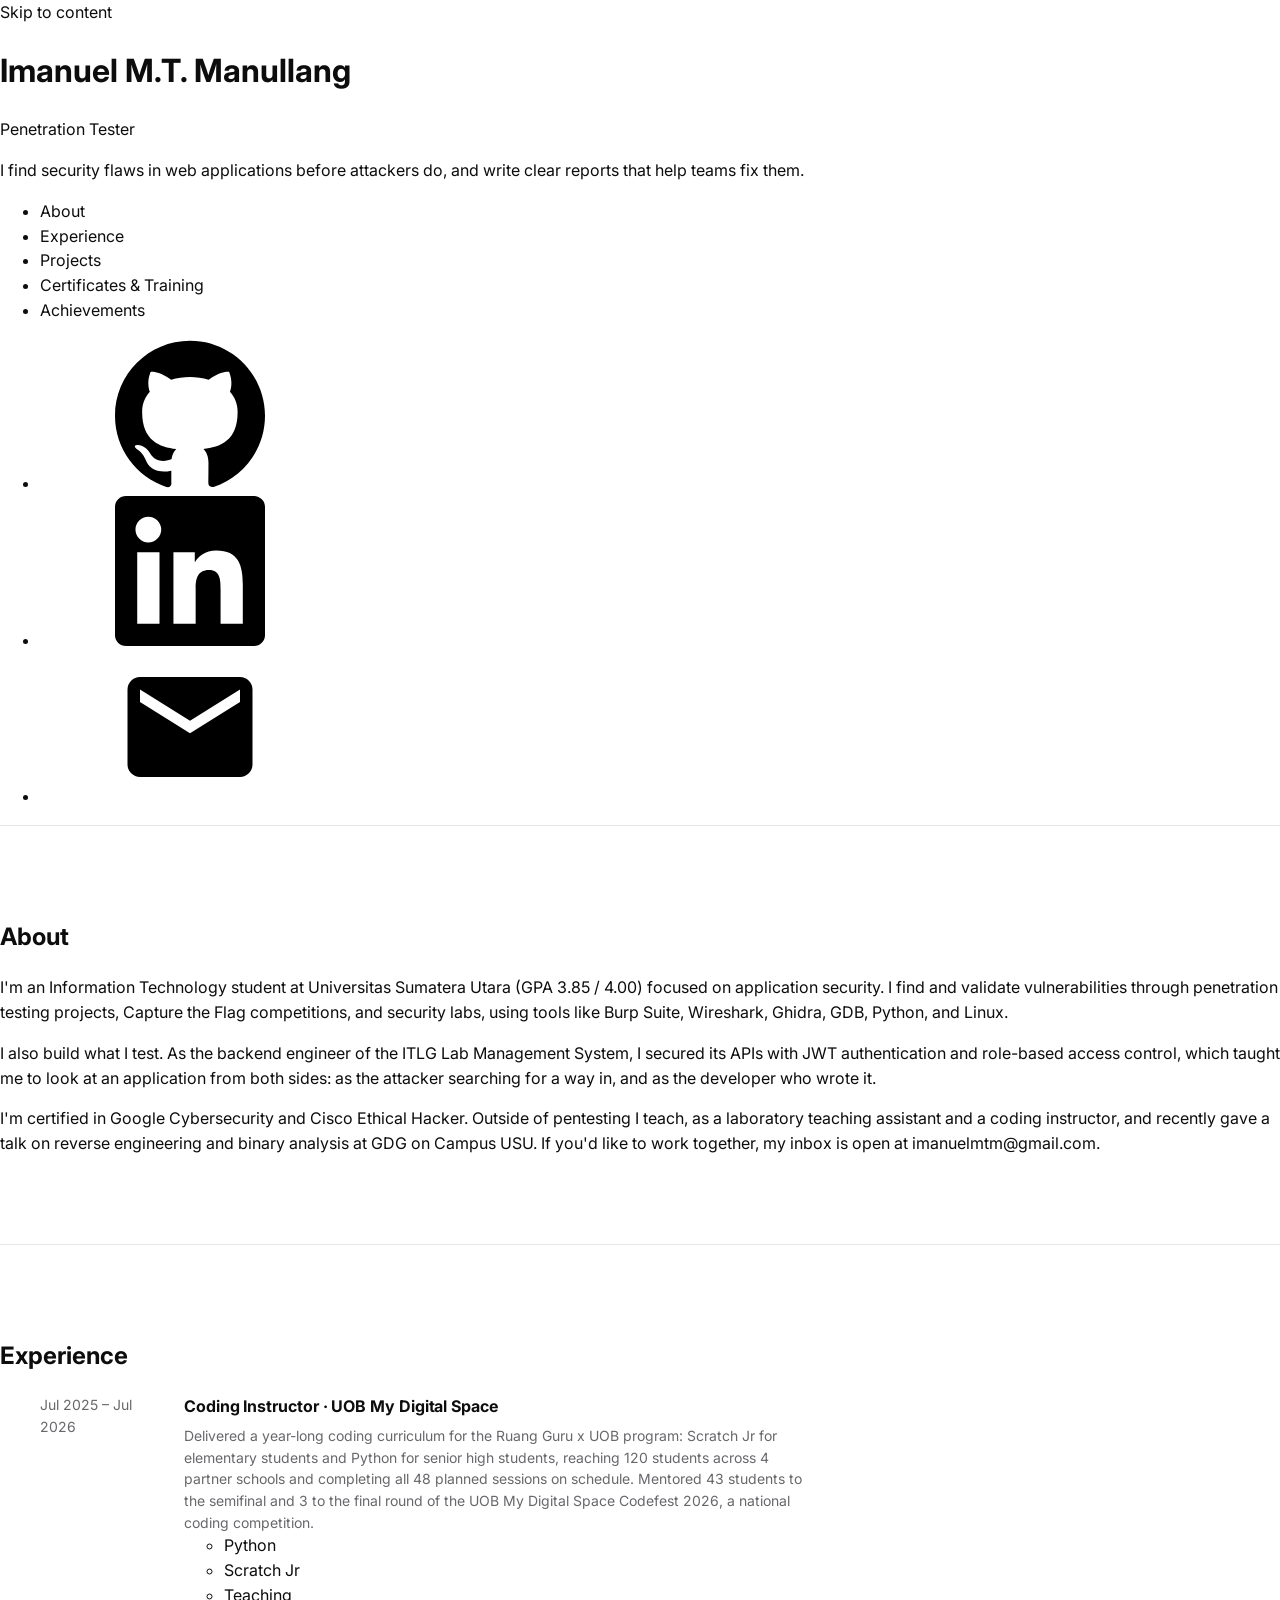
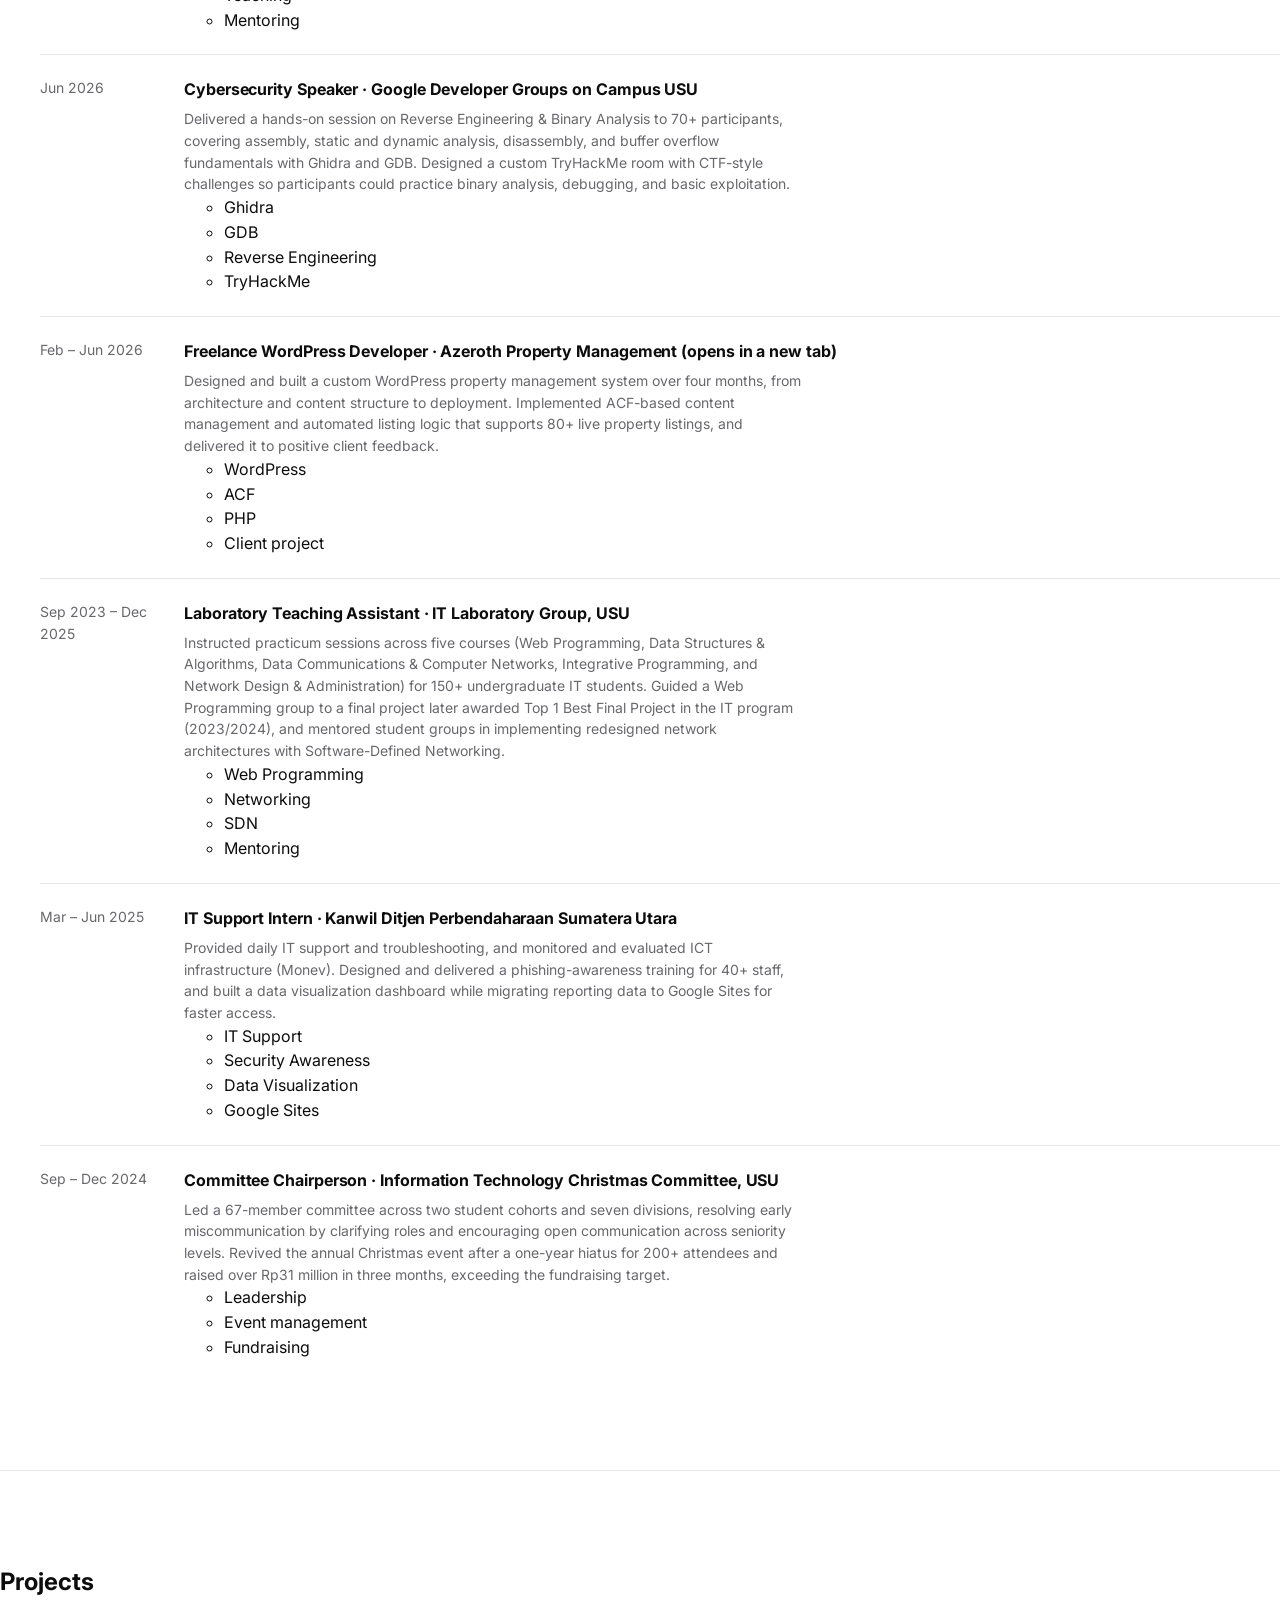
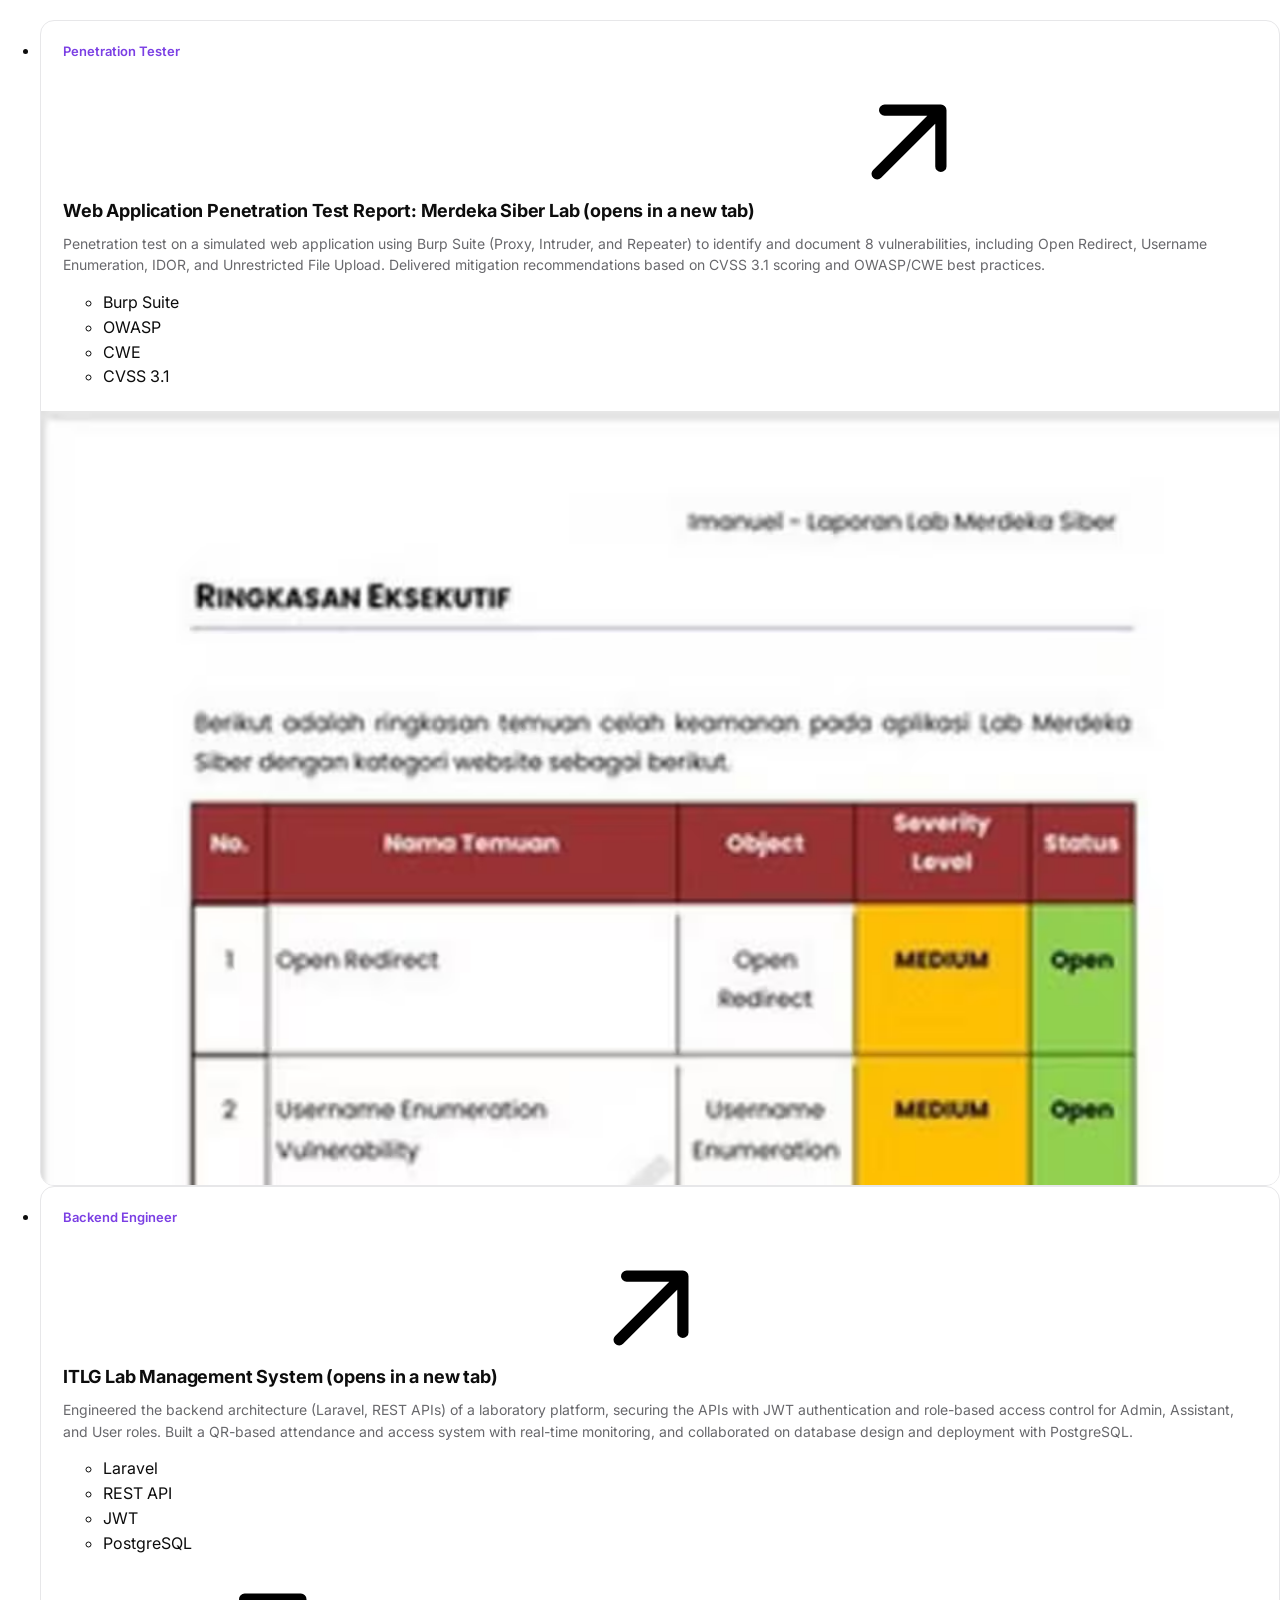
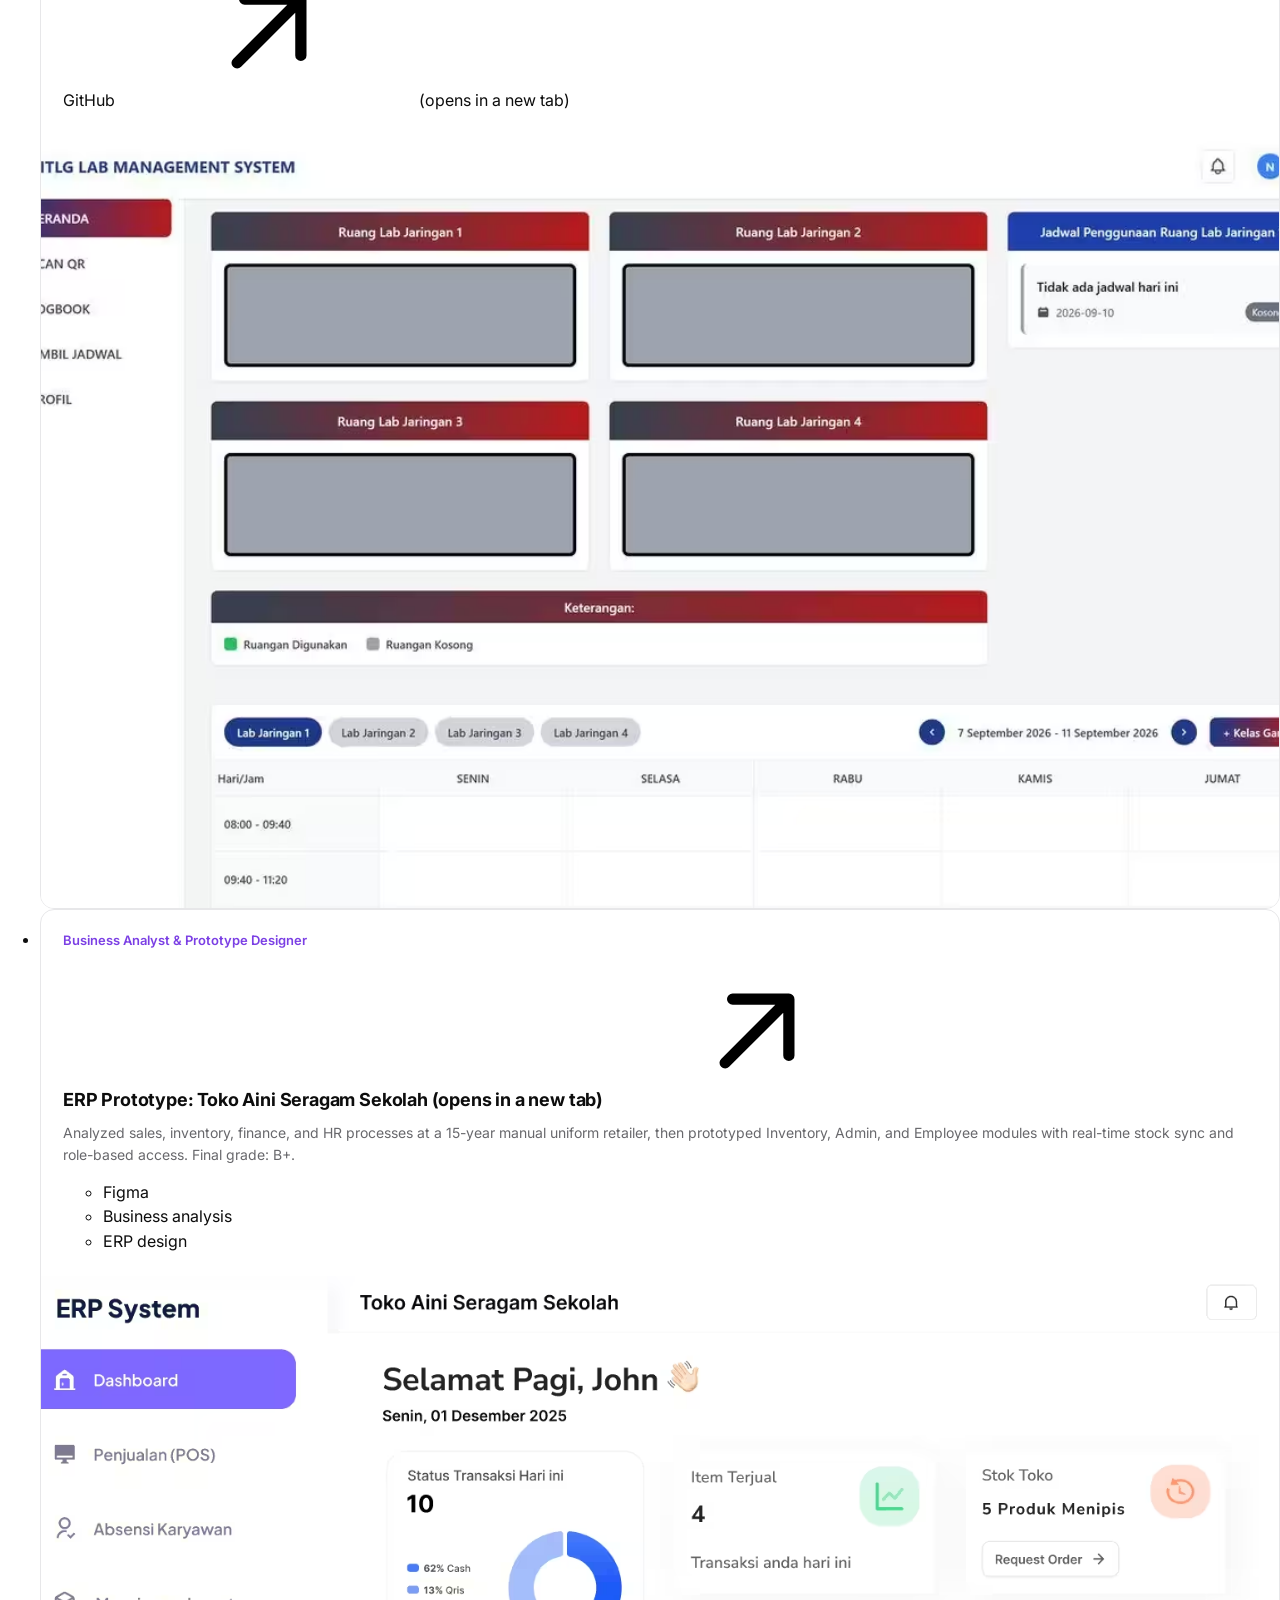
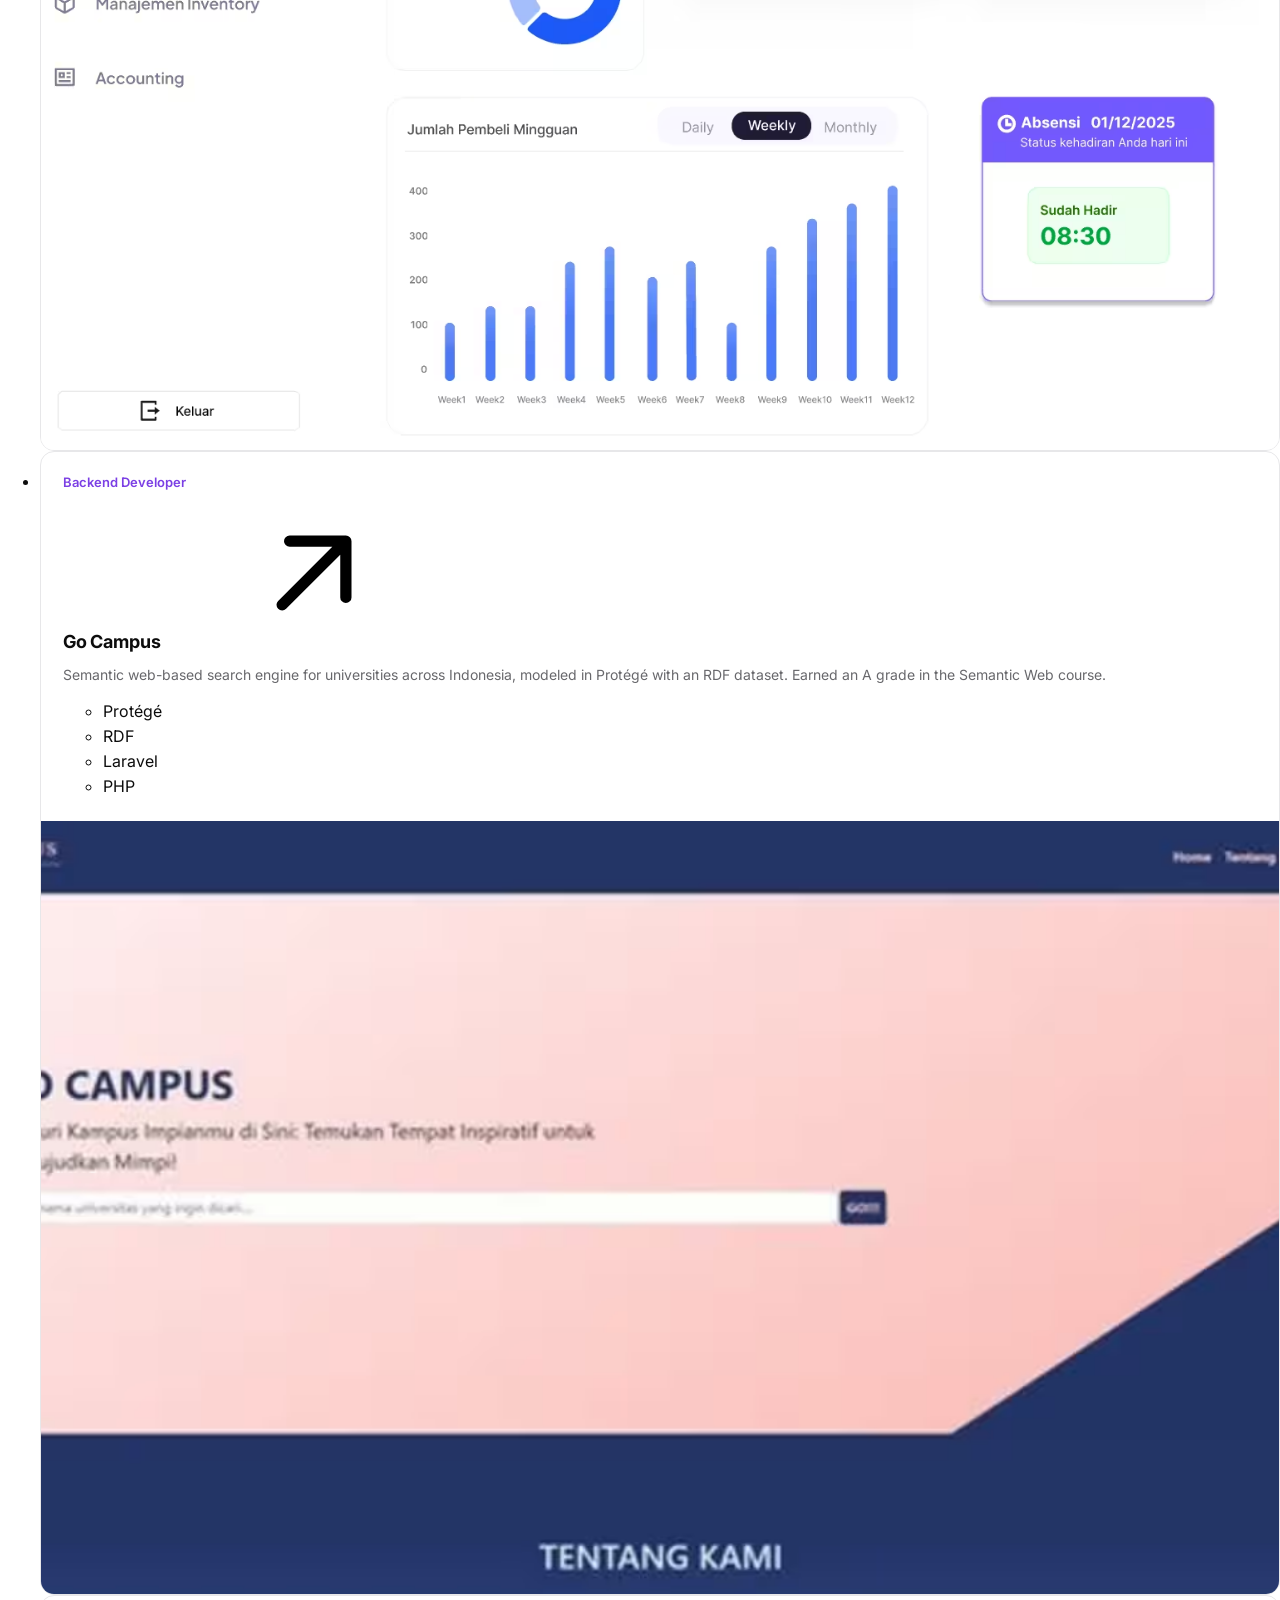
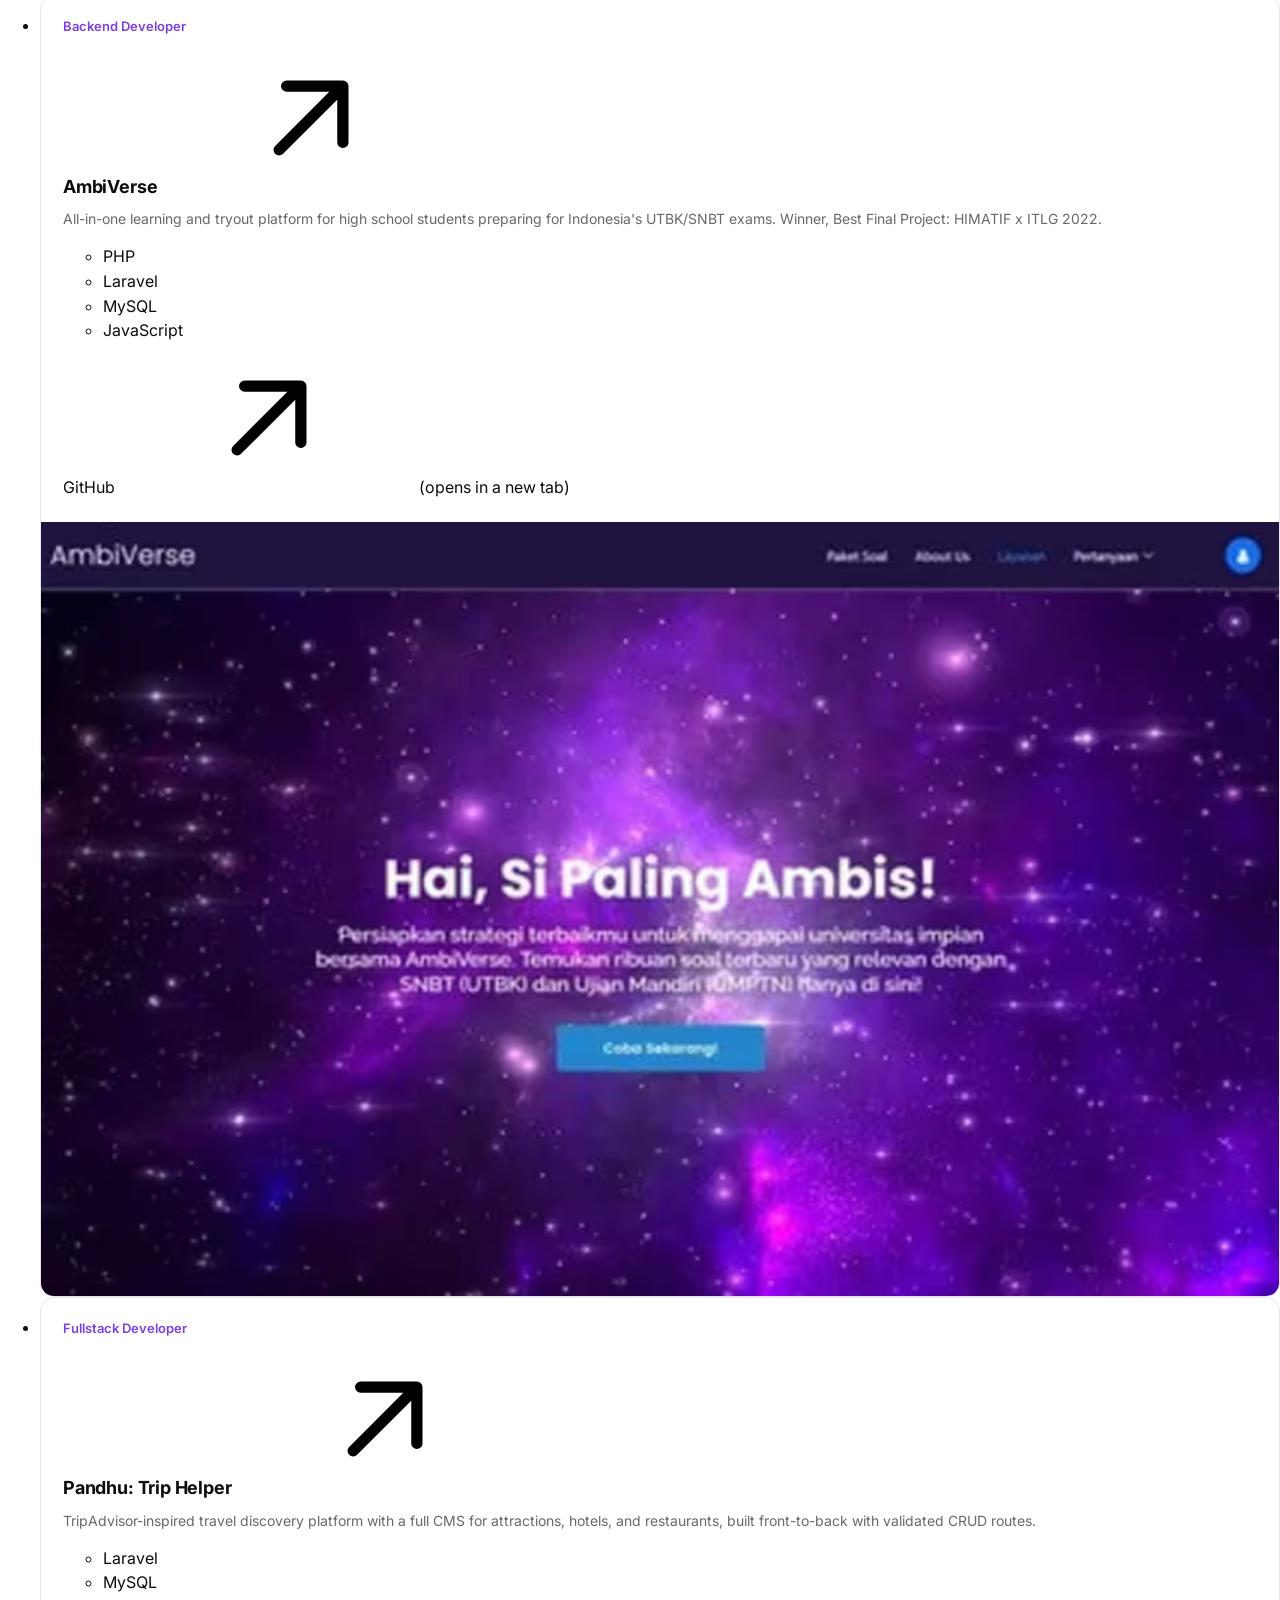
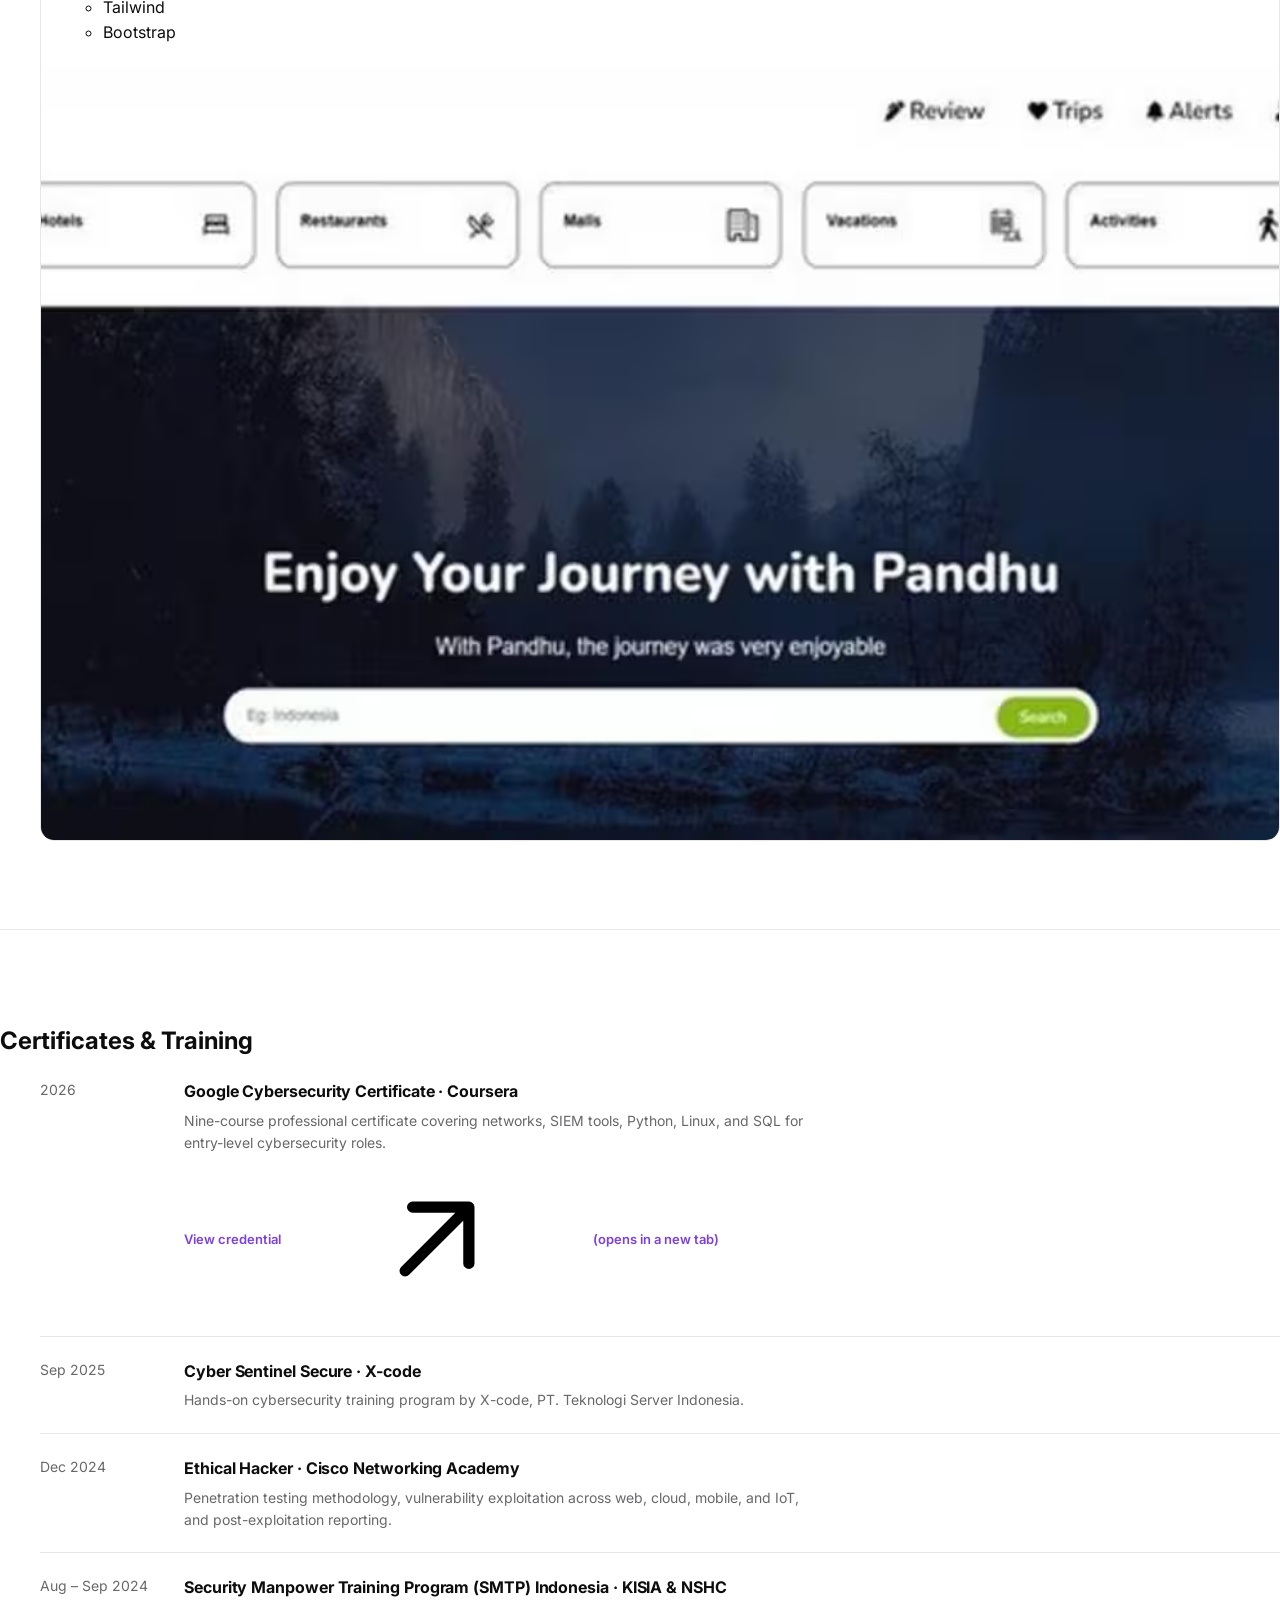
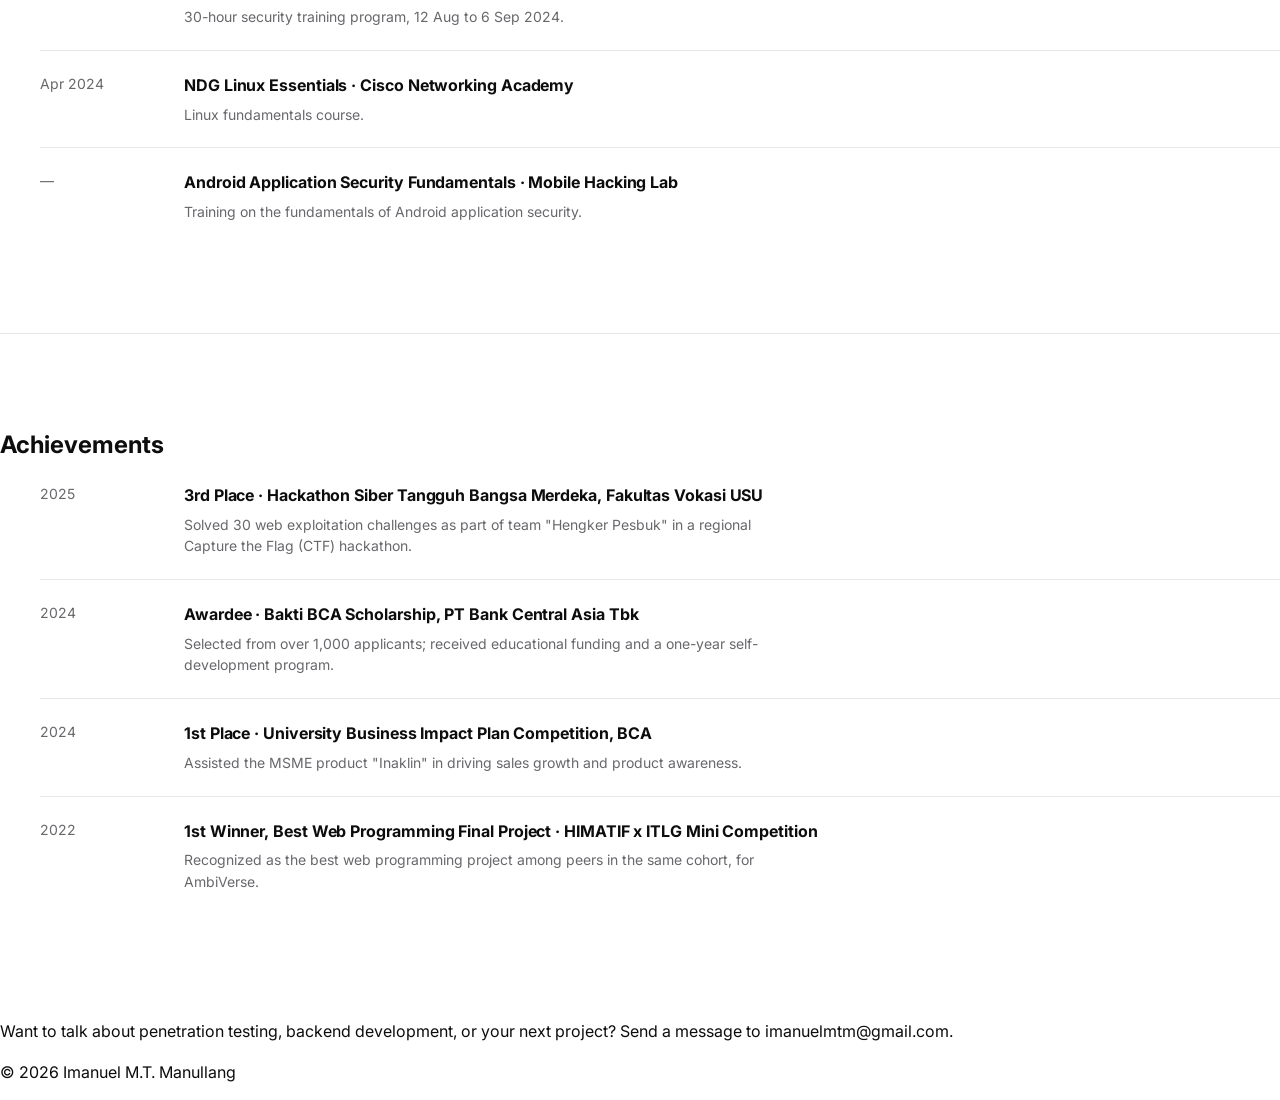
==== commit 33a5e8ed: "Redesign" ====
--- a/index.html
+++ b/index.html
@@ -1,414 +1,551 @@
 <!DOCTYPE html>
-<html lang="id">
+<html lang="en">
 <head>
 <meta charset="UTF-8" />
 <meta name="viewport" content="width=device-width, initial-scale=1.0" />
-<title>Imanuel M.T. Manullang | Portfolio</title>
-<meta name="description" content="Portfolio Imanuel M.T. Manullang · Information Technology student, backend developer & aspiring security consultant." />
+<title>Imanuel M.T. Manullang | Penetration Tester</title>
+<meta name="description" content="Imanuel M.T. Manullang is a Penetration Tester and Information Technology student who finds and reports vulnerabilities in web applications." />
 <link rel="preconnect" href="https://fonts.googleapis.com">
 <link rel="preconnect" href="https://fonts.gstatic.com" crossorigin>
-<link href="https://fonts.googleapis.com/css2?family=Inter:wght@400;500;600;700&family=JetBrains+Mono:wght@400;500;600;700&display=swap" rel="stylesheet">
+<link href="https://fonts.googleapis.com/css2?family=Inter:wght@400;500;600;700&display=swap" rel="stylesheet">
 <link rel="stylesheet" href="styles.css" />
 </head>
 <body>
 
-<header class="site-header">
-  <div class="container">
-    <a href="#top" class="logo"><span class="mark">IM</span> Portfolio</a>
-    <nav>
-      <a href="#about">About</a>
-      <a href="#projects">Projects</a>
-      <a href="#certificates">Certificates</a>
-      <a href="#achievements">Achievements</a>
-      <a href="#contact">Contact</a>
-    </nav>
-  </div>
-</header>
-
-<main id="top">
-
-  <section class="hero" style="border-top:none;">
-    <div class="container">
-      <div class="hero-copy">
-        <p class="eyebrow">Information Technology student · Medan, Indonesia</p>
-        <h1>Building secure, well-crafted applications, one project at a time.</h1>
-        <p class="lede">
-          I'm working toward becoming a security consultant, and I believe that starts
-          with understanding how things are built. So I develop, break, and secure
-          applications from the backend up, currently exploring the Apple ecosystem
-          and Swift as a new frontier.
-        </p>
-        <div class="hero-actions">
-          <a class="btn btn-primary" href="#projects">View projects</a>
-          <a class="btn btn-secondary" href="mailto:imanuelmtm@gmail.com">Get in touch</a>
-        </div>
-        <div class="tag-row">
-          <span class="tag">Backend Developer</span>
-          <span class="tag">Penetration Tester</span>
-          <span class="tag">Laravel · PHP</span>
-          <span class="tag">Aspiring Security Consultant</span>
-        </div>
-      </div>
-
-      <div class="hero-terminal-wrap">
-        <aside class="claude-terminal" aria-label="Terminal summary">
-          <div class="terminal-header">
-            <div class="terminal-dots">
-              <span class="dot dot-red"></span>
-              <span class="dot dot-yellow"></span>
-              <span class="dot dot-green"></span>
-            </div>
-          </div>
-
-          <div class="terminal-body">
-            <div class="terminal-main-line">
-              <span class="prompt-sym">&gt;</span>
-              <span class="prompt-name">Imanuel M.T. Manullang</span>
-            </div>
-            <div class="terminal-sub-role">App Developer &amp; Security</div>
-
-            <div class="terminal-status-line">
-              <span class="status-asterisk">*</span>
-              <span class="status-text">Open to work</span>
-              <span class="status-sep">·</span>
-              <span class="status-loc">Medan, Indonesia</span>
-            </div>
-
-            <div class="terminal-divider"></div>
-
-            <div class="terminal-contacts">
-              <div class="contact-row">
-                <span class="contact-prompt">&gt;</span>
-                <span class="contact-label">email</span>
-                <a href="mailto:imanuelmtm@gmail.com" class="contact-val">imanuelmtm@gmail.com</a>
+<!-- Icon sprite -->
+<svg width="0" height="0" style="position:absolute" aria-hidden="true" focusable="false">
+  <symbol id="i-arrow" viewBox="0 0 20 20">
+    <path fill-rule="evenodd" clip-rule="evenodd" d="M5.22 14.78a.75.75 0 001.06 0l7.22-7.22v5.69a.75.75 0 001.5 0v-7.5a.75.75 0 00-.75-.75h-7.5a.75.75 0 000 1.5h5.69l-7.22 7.22a.75.75 0 000 1.06z"/>
+  </symbol>
+  <symbol id="i-github" viewBox="0 0 24 24">
+    <path d="M12 .297c-6.63 0-12 5.373-12 12 0 5.303 3.438 9.8 8.205 11.385.6.113.82-.258.82-.577 0-.285-.01-1.04-.015-2.04-3.338.724-4.042-1.61-4.042-1.61C4.422 18.07 3.633 17.7 3.633 17.7c-1.087-.744.084-.729.084-.729 1.205.084 1.838 1.236 1.838 1.236 1.07 1.835 2.809 1.305 3.495.998.108-.776.417-1.305.76-1.605-2.665-.3-5.466-1.332-5.466-5.93 0-1.31.465-2.38 1.235-3.22-.135-.303-.54-1.523.105-3.176 0 0 1.005-.322 3.3 1.23.96-.267 1.98-.399 3-.405 1.02.006 2.04.138 3 .405 2.28-1.552 3.285-1.23 3.285-1.23.645 1.653.24 2.873.12 3.176.765.84 1.23 1.91 1.23 3.22 0 4.61-2.805 5.625-5.475 5.92.42.36.81 1.096.81 2.22 0 1.606-.015 2.896-.015 3.286 0 .315.21.69.825.57C20.565 22.092 24 17.592 24 12.297c0-6.627-5.373-12-12-12"/>
+  </symbol>
+  <symbol id="i-linkedin" viewBox="0 0 24 24">
+    <path d="M20.447 20.452h-3.554v-5.569c0-1.328-.027-3.037-1.852-3.037-1.853 0-2.136 1.445-2.136 2.939v5.667H9.351V9h3.414v1.561h.046c.477-.9 1.637-1.85 3.37-1.85 3.601 0 4.267 2.37 4.267 5.455v6.286zM5.337 7.433c-1.144 0-2.063-.926-2.063-2.065 0-1.138.92-2.063 2.063-2.063 1.14 0 2.064.925 2.064 2.063 0 1.139-.925 2.065-2.064 2.065zm1.782 13.019H3.555V9h3.564v11.452zM22.225 0H1.771C.792 0 0 .774 0 1.729v20.542C0 23.227.792 24 1.771 24h20.451C23.2 24 24 23.227 24 22.271V1.729C24 .774 23.2 0 22.222 0h.003z"/>
+  </symbol>
+  <symbol id="i-mail" viewBox="0 0 24 24">
+    <path d="M20 4H4a2 2 0 0 0-2 2v12a2 2 0 0 0 2 2h16a2 2 0 0 0 2-2V6a2 2 0 0 0-2-2zm0 4-8 5-8-5V6l8 5 8-5v2z"/>
+  </symbol>
+</svg>
+
+<a class="skip-link" href="#content">Skip to content</a>
+<div class="spotlight" aria-hidden="true"></div>
+
+<div class="page">
+
+  <!-- ============ Sidebar ============ -->
+  <header class="sidebar">
+    <div>
+      <h1><a href="#about">Imanuel M.T. Manullang</a></h1>
+      <p class="role">Penetration Tester</p>
+      <p class="tagline">I find security flaws in web applications before attackers do, and write clear reports that help teams fix them.</p>
+
+      <nav class="nav" aria-label="Sections">
+        <ul>
+          <li><a class="nav-link active" href="#about"><span class="nav-indicator"></span><span class="nav-text">About</span></a></li>
+          <li><a class="nav-link" href="#experience"><span class="nav-indicator"></span><span class="nav-text">Experience</span></a></li>
+          <li><a class="nav-link" href="#projects"><span class="nav-indicator"></span><span class="nav-text">Projects</span></a></li>
+          <li><a class="nav-link" href="#certificates"><span class="nav-indicator"></span><span class="nav-text">Certificates &amp; Training</span></a></li>
+          <li><a class="nav-link" href="#achievements"><span class="nav-indicator"></span><span class="nav-text">Achievements</span></a></li>
+        </ul>
+      </nav>
+    </div>
+
+    <ul class="socials" aria-label="Social">
+      <li>
+        <a href="https://github.com/welmnlg" target="_blank" rel="noopener noreferrer" aria-label="GitHub (opens in a new tab)" title="GitHub">
+          <svg aria-hidden="true"><use href="#i-github"/></svg>
+        </a>
+      </li>
+      <li>
+        <a href="https://id.linkedin.com/in/imanuelmnllg" target="_blank" rel="noopener noreferrer" aria-label="LinkedIn (opens in a new tab)" title="LinkedIn">
+          <svg aria-hidden="true"><use href="#i-linkedin"/></svg>
+        </a>
+      </li>
+      <li>
+        <a href="mailto:imanuelmtm@gmail.com" aria-label="Email imanuelmtm@gmail.com" title="imanuelmtm@gmail.com">
+          <svg aria-hidden="true"><use href="#i-mail"/></svg>
+        </a>
+      </li>
+    </ul>
+  </header>
+
+  <!-- ============ Content ============ -->
+  <main class="content" id="content">
+
+    <!-- About -->
+    <section id="about" class="about" aria-label="About">
+      <h2 class="section-title">About</h2>
+      <p>
+        I'm an Information Technology student at Universitas Sumatera Utara (GPA 3.85 / 4.00) focused on
+        application security. I find and validate vulnerabilities through penetration testing projects,
+        Capture the Flag competitions, and security labs, using tools like Burp Suite, Wireshark, Ghidra,
+        GDB, Python, and Linux.
+      </p>
+      <p>
+        I also build what I test. As the backend engineer of the
+        <a class="inline-link" href="http://itlgcloud.my.id/" target="_blank" rel="noopener noreferrer">ITLG Lab Management System</a>,
+        I secured its APIs with JWT authentication and role-based access control, which taught me to look at an
+        application from both sides: as the attacker searching for a way in, and as the developer who wrote it.
+      </p>
+      <p>
+        I'm certified in Google Cybersecurity and Cisco Ethical Hacker. Outside of pentesting I teach, as a
+        laboratory teaching assistant and a coding instructor, and recently gave a talk on reverse engineering
+        and binary analysis at GDG on Campus USU. If you'd like to work together, my inbox is open at
+        <a class="inline-link" href="mailto:imanuelmtm@gmail.com">imanuelmtm@gmail.com</a>.
+      </p>
+    </section>
+
+    <!-- Experience -->
+    <section id="experience" aria-label="Experience">
+      <h2 class="section-title">Experience</h2>
+      <ol>
+        <li class="entry">
+          <p class="entry-date">Jul 2025 &ndash; Jul 2026</p>
+          <div class="entry-body">
+            <h3 class="entry-title">Coding Instructor <span class="sep">&middot;</span> UOB My Digital Space</h3>
+            <p class="entry-desc">
+              Delivered a year-long coding curriculum for the Ruang Guru x UOB program: Scratch Jr for
+              elementary students and Python for senior high students, reaching 120 students across 4 partner
+              schools and completing all 48 planned sessions on schedule. Mentored 43 students to the semifinal
+              and 3 to the final round of the UOB My Digital Space Codefest 2026, a national coding competition.
+            </p>
+            <ul class="tags" aria-label="Skills used">
+              <li>Python</li><li>Scratch Jr</li><li>Teaching</li><li>Mentoring</li>
+            </ul>
+          </div>
+        </li>
+
+        <li class="entry">
+          <p class="entry-date">Jun 2026</p>
+          <div class="entry-body">
+            <h3 class="entry-title">Cybersecurity Speaker <span class="sep">&middot;</span> Google Developer Groups on Campus USU</h3>
+            <p class="entry-desc">
+              Delivered a hands-on session on Reverse Engineering &amp; Binary Analysis to 70+ participants,
+              covering assembly, static and dynamic analysis, disassembly, and buffer overflow fundamentals with
+              Ghidra and GDB. Designed a custom TryHackMe room with CTF-style challenges so participants could
+              practice binary analysis, debugging, and basic exploitation.
+            </p>
+            <ul class="tags" aria-label="Skills used">
+              <li>Ghidra</li><li>GDB</li><li>Reverse Engineering</li><li>TryHackMe</li>
+            </ul>
+          </div>
+        </li>
+
+        <li class="entry">
+          <p class="entry-date">Feb &ndash; Jun 2026</p>
+          <div class="entry-body">
+            <h3 class="entry-title">
+              Freelance WordPress Developer <span class="sep">&middot;</span>
+              <a href="https://azerothpm.com" target="_blank" rel="noopener noreferrer">Azeroth Property Management<span class="sr-only"> (opens in a new tab)</span></a>
+            </h3>
+            <p class="entry-desc">
+              Designed and built a custom WordPress property management system over four months, from
+              architecture and content structure to deployment. Implemented ACF-based content management and
+              automated listing logic that supports 80+ live property listings, and delivered it to positive
+              client feedback.
+            </p>
+            <ul class="tags" aria-label="Skills used">
+              <li>WordPress</li><li>ACF</li><li>PHP</li><li>Client project</li>
+            </ul>
+          </div>
+        </li>
+
+        <li class="entry">
+          <p class="entry-date">Sep 2023 &ndash; Dec 2025</p>
+          <div class="entry-body">
+            <h3 class="entry-title">Laboratory Teaching Assistant <span class="sep">&middot;</span> IT Laboratory Group, USU</h3>
+            <p class="entry-desc">
+              Instructed practicum sessions across five courses (Web Programming, Data Structures &amp;
+              Algorithms, Data Communications &amp; Computer Networks, Integrative Programming, and Network
+              Design &amp; Administration) for 150+ undergraduate IT students. Guided a Web Programming group to a
+              final project later awarded Top 1 Best Final Project in the IT program (2023/2024), and mentored
+              student groups in implementing redesigned network architectures with Software-Defined Networking.
+            </p>
+            <ul class="tags" aria-label="Skills used">
+              <li>Web Programming</li><li>Networking</li><li>SDN</li><li>Mentoring</li>
+            </ul>
+          </div>
+        </li>
+
+        <li class="entry">
+          <p class="entry-date">Mar &ndash; Jun 2025</p>
+          <div class="entry-body">
+            <h3 class="entry-title">IT Support Intern <span class="sep">&middot;</span> Kanwil Ditjen Perbendaharaan Sumatera Utara</h3>
+            <p class="entry-desc">
+              Provided daily IT support and troubleshooting, and monitored and evaluated ICT infrastructure
+              (Monev). Designed and delivered a phishing-awareness training for 40+ staff, and built a data
+              visualization dashboard while migrating reporting data to Google Sites for faster access.
+            </p>
+            <ul class="tags" aria-label="Skills used">
+              <li>IT Support</li><li>Security Awareness</li><li>Data Visualization</li><li>Google Sites</li>
+            </ul>
+          </div>
+        </li>
+
+        <li class="entry">
+          <p class="entry-date">Sep &ndash; Dec 2024</p>
+          <div class="entry-body">
+            <h3 class="entry-title">Committee Chairperson <span class="sep">&middot;</span> Information Technology Christmas Committee, USU</h3>
+            <p class="entry-desc">
+              Led a 67-member committee across two student cohorts and seven divisions, resolving early
+              miscommunication by clarifying roles and encouraging open communication across seniority levels.
+              Revived the annual Christmas event after a one-year hiatus for 200+ attendees and raised over
+              Rp31 million in three months, exceeding the fundraising target.
+            </p>
+            <ul class="tags" aria-label="Skills used">
+              <li>Leadership</li><li>Event management</li><li>Fundraising</li>
+            </ul>
+          </div>
+        </li>
+      </ol>
+    </section>
+
+    <!-- Projects -->
+    <section id="projects" aria-label="Projects">
+      <h2 class="section-title">Projects</h2>
+      <ul class="project-list">
+
+        <!-- Merdeka Siber pentest report -->
+        <li class="project-item">
+          <div class="project-card">
+            <div class="project-body">
+              <p class="project-role">Penetration Tester</p>
+              <h3 class="project-title">
+                <a class="project-link" href="https://drive.google.com/file/d/16enmjDkdSbmKZDZFic-MVA8EXvRhiY6D/view?usp=sharing" target="_blank" rel="noopener noreferrer">
+                  <span>Web Application Penetration Test Report: Merdeka Siber Lab<span class="sr-only"> (opens in a new tab)</span></span>
+                  <svg class="arrow" aria-hidden="true"><use href="#i-arrow"/></svg>
+                </a>
+              </h3>
+              <p class="project-desc">
+                Penetration test on a simulated web application using Burp Suite (Proxy, Intruder, and Repeater)
+                to identify and document 8 vulnerabilities, including Open Redirect, Username Enumeration, IDOR,
+                and Unrestricted File Upload. Delivered mitigation recommendations based on CVSS 3.1 scoring and
+                OWASP/CWE best practices.
+              </p>
+              <ul class="tags" aria-label="Tools used">
+                <li>Burp Suite</li><li>OWASP</li><li>CWE</li><li>CVSS 3.1</li>
+              </ul>
+            </div>
+            <div class="project-media">
+              <img src="images/proj-merdeka-report.avif" alt="Executive summary page of the Merdeka Siber penetration testing report listing security findings and severity levels" loading="lazy" />
+            </div>
+          </div>
+        </li>
+
+        <!-- ITLG -->
+        <li class="project-item">
+          <div class="project-card">
+            <div class="project-body">
+              <p class="project-role">Backend Engineer</p>
+              <h3 class="project-title">
+                <a class="project-link" href="http://itlgcloud.my.id/" target="_blank" rel="noopener noreferrer">
+                  <span>ITLG Lab Management System<span class="sr-only"> (opens in a new tab)</span></span>
+                  <svg class="arrow" aria-hidden="true"><use href="#i-arrow"/></svg>
+                </a>
+              </h3>
+              <p class="project-desc">
+                Engineered the backend architecture (Laravel, REST APIs) of a laboratory platform, securing the
+                APIs with JWT authentication and role-based access control for Admin, Assistant, and User roles.
+                Built a QR-based attendance and access system with real-time monitoring, and collaborated on
+                database design and deployment with PostgreSQL.
+              </p>
+              <ul class="tags" aria-label="Tools used">
+                <li>Laravel</li><li>REST API</li><li>JWT</li><li>PostgreSQL</li>
+              </ul>
+              <div class="project-links">
+                <a href="https://github.com/welmnlg/lab_management_system" target="_blank" rel="noopener noreferrer">
+                  GitHub <svg class="arrow" aria-hidden="true"><use href="#i-arrow"/></svg><span class="sr-only">(opens in a new tab)</span>
+                </a>
               </div>
-              <div class="contact-row">
-                <span class="contact-prompt">&gt;</span>
-                <span class="contact-label">linkedin</span>
-                <a href="https://id.linkedin.com/in/imanuelmnllg" target="_blank" rel="noopener" class="contact-val">in/imanuelmnllg ↗</a>
+            </div>
+            <div class="project-media">
+              <img src="images/proj-itlg-dashboard.avif" alt="ITLG Lab Management System dashboard showing four lab room statuses and a weekly schedule table" loading="lazy" />
+            </div>
+          </div>
+        </li>
+
+        <!-- ERP prototype -->
+        <li class="project-item">
+          <div class="project-card">
+            <div class="project-body">
+              <p class="project-role">Business Analyst &amp; Prototype Designer</p>
+              <h3 class="project-title">
+                <a class="project-link" href="https://figma.com/design/YYNlt8YzztwNar942dcp1G/ESD" target="_blank" rel="noopener noreferrer">
+                  <span>ERP Prototype: Toko Aini Seragam Sekolah<span class="sr-only"> (opens in a new tab)</span></span>
+                  <svg class="arrow" aria-hidden="true"><use href="#i-arrow"/></svg>
+                </a>
+              </h3>
+              <p class="project-desc">
+                Analyzed sales, inventory, finance, and HR processes at a 15-year manual uniform retailer, then
+                prototyped Inventory, Admin, and Employee modules with real-time stock sync and role-based
+                access. Final grade: B+.
+              </p>
+              <ul class="tags" aria-label="Tools used">
+                <li>Figma</li><li>Business analysis</li><li>ERP design</li>
+              </ul>
+            </div>
+            <div class="project-media">
+              <img src="images/cover-erp.avif" alt="Cover graphic for the ERP system prototype for Toko Aini Seragam Sekolah" loading="lazy" />
+            </div>
+          </div>
+        </li>
+
+        <!-- Go Campus -->
+        <li class="project-item">
+          <div class="project-card">
+            <div class="project-body">
+              <p class="project-role">Backend Developer</p>
+              <h3 class="project-title">
+                <a class="project-link" href="projects/gocampus.html">
+                  <span>Go Campus</span>
+                  <svg class="arrow" aria-hidden="true"><use href="#i-arrow"/></svg>
+                </a>
+              </h3>
+              <p class="project-desc">
+                Semantic web-based search engine for universities across Indonesia, modeled in Protégé with an
+                RDF dataset. Earned an A grade in the Semantic Web course.
+              </p>
+              <ul class="tags" aria-label="Tools used">
+                <li>Protégé</li><li>RDF</li><li>Laravel</li><li>PHP</li>
+              </ul>
+            </div>
+            <div class="project-media">
+              <img src="images/proj-gocampus-home.avif" alt="Homepage of the Go Campus semantic web search engine for Indonesian universities" loading="lazy" />
+            </div>
+          </div>
+        </li>
+
+        <!-- AmbiVerse -->
+        <li class="project-item">
+          <div class="project-card">
+            <div class="project-body">
+              <p class="project-role">Backend Developer</p>
+              <h3 class="project-title">
+                <a class="project-link" href="projects/ambiverse.html">
+                  <span>AmbiVerse</span>
+                  <svg class="arrow" aria-hidden="true"><use href="#i-arrow"/></svg>
+                </a>
+              </h3>
+              <p class="project-desc">
+                All-in-one learning and tryout platform for high school students preparing for Indonesia's
+                UTBK/SNBT exams. Winner, Best Final Project: HIMATIF x ITLG 2022.
+              </p>
+              <ul class="tags" aria-label="Tools used">
+                <li>PHP</li><li>Laravel</li><li>MySQL</li><li>JavaScript</li>
+              </ul>
+              <div class="project-links">
+                <a href="https://github.com/welmnlg/ambiverse" target="_blank" rel="noopener noreferrer">
+                  GitHub <svg class="arrow" aria-hidden="true"><use href="#i-arrow"/></svg><span class="sr-only">(opens in a new tab)</span>
+                </a>
               </div>
-              <div class="contact-row">
-                <span class="contact-prompt">&gt;</span>
-                <span class="contact-label">github</span>
-                <a href="https://github.com/welmnlg" target="_blank" rel="noopener" class="contact-val">github.com/welmnlg ↗</a>
-              </div>
-            </div>
-          </div>
-
-          <div class="terminal-footer">
-            <div class="terminal-cmd-line">
-              <span class="prompt-sym dim">&gt;</span>
-              <span class="terminal-cursor"></span>
-            </div>
-            <div class="terminal-mascot" aria-hidden="true">
-              <svg width="34" height="26" viewBox="0 0 34 26" fill="none" xmlns="http://www.w3.org/2000/svg">
-                <!-- Body -->
-                <rect x="5" y="4" width="16" height="13" fill="#c8653b"/>
-                <!-- Snout -->
-                <rect x="21" y="9" width="6" height="7" fill="#c8653b"/>
-                <!-- Eyes -->
-                <rect x="10" y="7" width="2" height="3" fill="#111111"/>
-                <rect x="18" y="7" width="2" height="3" fill="#111111"/>
-                <!-- Legs -->
-                <rect x="5" y="17" width="2" height="5" fill="#c8653b"/>
-                <rect x="3" y="21" width="2" height="2" fill="#c8653b"/>
-                <rect x="9" y="17" width="2" height="5" fill="#c8653b"/>
-                <rect x="8" y="21" width="2" height="2" fill="#c8653b"/>
-                <rect x="15" y="17" width="2" height="5" fill="#c8653b"/>
-                <rect x="15" y="21" width="2" height="2" fill="#c8653b"/>
-                <rect x="19" y="17" width="2" height="5" fill="#c8653b"/>
-                <rect x="20" y="21" width="2" height="2" fill="#c8653b"/>
-                <!-- Sword / tool -->
-                <rect x="23" y="19" width="4" height="2" fill="#8e8e93"/>
-                <rect x="27" y="16" width="3" height="3" fill="#8e8e93"/>
-                <rect x="30" y="13" width="2" height="3" fill="#8e8e93"/>
-              </svg>
-            </div>
-          </div>
-        </aside>
-      </div>
-      
-    </div>
-  </section>
-
-  <section id="about">
-    <div class="container">
-      <div class="about-grid">
-        <div class="label">About</div>
-        <div class="about-copy">
-          <p>
-            I'm an Information Technology student with a growing passion for building
-            secure, thoughtful, and well-crafted applications. My long-term goal is to
-            become a security consultant, and I believe that understanding security
-            starts with understanding how things are built. That's why I'm eager to
-            explore app development from the developer's perspective, strengthening
-            both sides of my understanding.
-          </p>
-          <p>
-            I've had a small taste of that mindset through projects like the ITLG Lab
-            Management System, where I worked on the backend architecture and
-            implemented authentication and access control. That experience showed me
-            how closely good development and good security go hand in hand.
-          </p>
-          <p>
-            I learn best by doing, asking questions, and working closely with others.
-            I'm genuinely excited to keep growing as a developer, contribute to the
-            community, and stay curious about what I can learn next.
-          </p>
-        </div>
-      </div>
-    </div>
-  </section>
-
-  <section id="projects">
-    <div class="container">
-      <div class="section-head">
-        <h2>Selected work</h2>
-        <span class="section-note">7 projects</span>
-      </div>
-      
-      <div class="project-grid">
-
-        <!-- 1. ERP prototype: Toko Aini Seragam Sekolah -->
-        <a class="project-card" href="https://figma.com/design/YYNlt8YzztwNar942dcp1G/ESD" target="_blank" rel="noopener">
-          <div class="project-media">
-            <img src="images/cover-erp.avif" alt="Cover graphic for the ERP system prototype for Toko Aini Seragam Sekolah" loading="lazy" />
-            <span class="link-badge">↗ Figma</span>
-          </div>
-          <div class="project-body">
-            <p class="project-role">Business Analyst &amp; Prototype Designer</p>
-            <h3>ERP Prototype: Toko Aini Seragam Sekolah</h3>
-            <p>Analyzed sales, inventory, finance, and HR processes at a 15-year manual uniform retailer, then prototyped Inventory, Admin, and Employee modules with real-time stock sync and role-based access. Final grade: B+.</p>
-            <div class="project-tools">
-              <span>Figma</span><span>Business analysis</span><span>ERP design</span>
-            </div>
-          </div>
-        </a>
-        <!-- 2. ITLG Lab Management System -->
-        <a class="project-card" href="http://itlgcloud.my.id/" target="_blank" rel="noopener">
-          <div class="project-media">
-            <img src="images/proj-itlg-dashboard.avif" alt="ITLG Lab Management System dashboard showing four lab room statuses and a weekly schedule table" loading="lazy" />
-            <span class="link-badge">↗ Live site</span>
-          </div>
-          <div class="project-body">
-            <p class="project-role">Backend Developer</p>
-            <h3>ITLG Lab Management System</h3>
-            <p>Laboratory management platform for the IT Laboratory Group: JWT auth, role-based access for three user roles, and a QR-based attendance system with real-time monitoring.</p>
-            <div class="project-tools">
-              <span>Laravel</span><span>REST API</span><span>JWT</span><span>PostgreSQL</span>
-            </div>
-          </div>
-        </a>
-
-        <!-- 3. Merdeka Siber Lab Report -->
-        <a class="project-card" href="https://drive.google.com/file/d/16enmjDkdSbmKZDZFic-MVA8EXvRhiY6D/view?usp=sharing" target="_blank" rel="noopener">
-          <div class="project-media">
-            <img src="images/proj-merdeka-report.avif" alt="Executive summary page of the Merdeka Siber penetration testing report listing security findings and severity levels" loading="lazy" />
-            <span class="link-badge">↗ Report</span>
-          </div>
-          <div class="project-body">
-            <p class="project-role">Penetration Tester</p>
-            <h3>Report for Merdeka Siber's Lab</h3>
-            <p>Penetration test on a simulated web app using Burp Suite with 8 documented vulnerabilities including Open Redirect, IDOR, and Unrestricted File Upload, with CVSS 3.1-scored mitigations.</p>
-            <div class="project-tools">
-              <span>Burp Suite</span><span>OWASP</span><span>CVSS 3.1</span>
-            </div>
-          </div>
-        </a>
-        
-        <!-- 4. Azeroth Property Management (freelance) -->
-        <a class="project-card" href="https://azerothpm.com" target="_blank" rel="noopener">
-          <div class="project-media">
-            <img src="images/cover-azeroth.avif" alt="Cover graphic for the Azeroth Property Management WordPress project" loading="lazy" />
-            <span class="link-badge">↗ Live site</span>
-          </div>
-          <div class="project-body">
-            <p class="project-role">Freelance WordPress Developer · Feb – Jun 2026</p>
-            <h3>Azeroth Property Management</h3>
-            <p>Custom WordPress property management system built over 4 months for a real client, from architecture and content structure through deployment, with positive feedback on the final result.</p>
-            <div class="project-tools">
-              <span>WordPress</span><span>Custom theme</span><span>PHP</span><span>Client project</span>
-            </div>
-          </div>
-        </a>
-        <!-- 5. Go Campus -->
-        <a class="project-card" href="projects/gocampus.html">
-          <div class="project-media">
-            <img src="images/proj-gocampus-home.avif" alt="Homepage of the Go Campus semantic web search engine for Indonesian universities" loading="lazy" />
-            <span class="link-badge">Project page</span>
-          </div>
-          <div class="project-body">
-            <p class="project-role">Backend Developer</p>
-            <h3>Go Campus</h3>
-            <p>Semantic web-based search engine for universities across Indonesia, modeled in Protégé with an RDF dataset. Earned an A grade in the Semantic Web course.</p>
-            <div class="project-tools">
-              <span>Protégé</span><span>RDF</span><span>Laravel</span><span>PHP</span>
-            </div>
-          </div>
-        </a>
-
-        <!-- 6. AmbiVerse -->
-        <div class="project-card">
-          <a class="project-media" href="projects/ambiverse.html" aria-label="AmbiVerse project page">
-            <img src="images/proj-ambiverse-home.avif" alt="Landing page of AmbiVerse, an exam preparation platform for Indonesian university entrance tests" loading="lazy" />
-            <span class="link-badge">Project page</span>
-          </a>
-          <div class="project-body">
-            <p class="project-role">Backend Developer</p>
-            <h3><a href="projects/ambiverse.html" style="color: inherit;">AmbiVerse</a></h3>
-            <p>All-in-one learning and tryout platform for high school students preparing for Indonesia's UTBK/SNBT exams. Winner, Best Final Project: HIMATIF x ITLG 2022.</p>
-            <div class="project-tools">
-              <span>PHP</span><span>Laravel</span><span>MySQL</span><span>JavaScript</span>
-            </div>
-            <div class="project-card-links">
-              <a href="https://github.com/welmnlg/ambiverse" target="_blank" rel="noopener" class="gh-link">↗ GitHub</a>
-            </div>
-          </div>
-        </div>
-        
-        <!-- 7. Pandhu -->
-        <a class="project-card" href="projects/pandhu.html">
-          <div class="project-media">
-            <img src="images/proj-pandhu-home.avif" alt="Landing page of Pandhu, a travel discovery platform inspired by TripAdvisor" loading="lazy" />
-            <span class="link-badge">Project page</span>
-          </div>
-          <div class="project-body">
-            <p class="project-role">Fullstack Developer</p>
-            <h3>Pandhu: Trip Helper</h3>
-            <p>TripAdvisor-inspired travel discovery platform with a full CMS for attractions, hotels, and restaurants, built front-to-back with validated CRUD routes.</p>
-            <div class="project-tools">
-              <span>Laravel</span><span>MySQL</span><span>Tailwind</span><span>Bootstrap</span>
-            </div>
-          </div>
-        </a>
-        
-        
-        
-      </div>
-    </div>
-  </section>
-  
-  <section id="certificates">
-    <div class="container">
-      <div class="section-head">
-        <h2>Trainings &amp; certificates</h2>
-      </div>
-      <div class="entry-list">
-
-        <div class="entry">
-          <div class="entry-meta">2026</div>
-          <div>
-            <h3>Google Cybersecurity Certificate</h3>
-            <p>Coursera · 9-course professional certificate covering networks, SIEM tools, Python, Linux, and SQL for entry-level cybersecurity roles.</p>
-            <a class="entry-link" href="https://coursera.org/account/accomplishments/specialization/C41JAGXEO7JL" target="_blank" rel="noopener">View credential ↗</a>
-          </div>
-        </div>
-        <div class="entry">
-          <div class="entry-meta">Sep 2025</div>
-          <div>
-            <h3>Cyber Sentinel Secure</h3>
-            <p>X-code, PT. Teknologi Server Indonesia · hands-on training program.</p>
-          </div>
-        </div>
-
-        <div class="entry">
-          <div class="entry-meta">Apr 2024</div>
-          <div>
-            <h3>Security Manpower Training Program (SMTP) Indonesia</h3>
-            <p>NSHC &amp; KISIA · 30-hour training period, 12 Aug to 6 Sep 2024.</p>
-          </div>
-        </div>
-
-
-        <div class="entry">
-          <div class="entry-meta">Apr 2024</div>
-          <div>
-            <h3>NDG Linux Essentials Course</h3>
-            <p>Cisco Networking Academy · Linux fundamentals partner course.</p>
-          </div>
-        </div>
-
-        <div class="entry">
-          <div class="entry-meta">Dec 2024</div>
-          <div>
-            <h3>Ethical Hacker</h3>
-            <p>Cisco Networking Academy · penetration testing methodology, vulnerability exploitation across web, cloud, mobile and IoT, and post-exploitation reporting.</p>
-          </div>
-        </div>
-
-      </div>
-    </div>
-  </section>
-
-  <section id="achievements">
-    <div class="container">
-      <div class="section-head">
-        <h2>Achievements</h2>
-      </div>
-      <div class="entry-list">
-
-        <div class="entry">
-          <div class="entry-meta">2025</div>
-          <div>
-            <h3>3rd Place, Hackathon Siber Tangguh Bangsa Merdeka · Fakultas Vokasi USU</h3>
-            <p>Solved 30 web exploitation challenges as part of team "Hengker Pesbuk" in a regional Capture the Flag hackathon.</p>
-          </div>
-        </div>
-        <div class="entry">
-          <div class="entry-meta">2024</div>
-          <div>
-            <h3>Bakti BCA Scholarship · PT Bank Central Asia Tbk</h3>
-            <p>Selected from over 1,000 applicants; awarded educational funding and a one-year self-development program.</p>
-          </div>
-        </div>
-
-        <div class="entry">
-          <div class="entry-meta">2024</div>
-          <div>
-            <h3>1st Place, University Business Impact Plan Competition · BCA</h3>
-            <p>Helped the MSME product "Inaklin" create a positive impact on sales growth and product awareness.</p>
-          </div>
-        </div>
-
-
-        <div class="entry">
-          <div class="entry-meta">2022</div>
-          <div>
-            <h3>1st Winner, Best Web Programming Final Project · HIMATIF x ITLG Mini Competition</h3>
-            <p>Recognized for the best web programming project among peers in the same cohort, with AmbiVerse.</p>
-          </div>
-        </div>
-
-      </div>
-    </div>
-  </section>
-
-
-  <section id="contact">
-    <div class="container">
-      <div class="contact-panel">
-        <div>
-          <h2>Let's talk about security, backend, or your next project.</h2>
-          <p>Open to internships, collaborations, and conversations about application security.</p>
-        </div>
-        <div class="contact-links">
-          <a href="mailto:imanuelmtm@gmail.com">imanuelmtm@gmail.com</a>
-          <a href="tel:+6282277666261">+62 822-7766-6261</a>
-          <a href="https://id.linkedin.com/in/imanuelmnllg" target="_blank" rel="noopener">LinkedIn ↗</a>
-        </div>
-      </div>
-    </div>
-  </section>
-
-</main>
-
-<footer class="site-footer">
-  <div class="container">
-    <span>© 2026 Imanuel M.T. Manullang</span>
-    <span>Built with HTML &amp; CSS</span>
-  </div>
-</footer>
-
+            </div>
+            <div class="project-media">
+              <img src="images/proj-ambiverse-home.avif" alt="Landing page of AmbiVerse, an exam preparation platform for Indonesian university entrance tests" loading="lazy" />
+            </div>
+          </div>
+        </li>
+
+        <!-- Pandhu -->
+        <li class="project-item">
+          <div class="project-card">
+            <div class="project-body">
+              <p class="project-role">Fullstack Developer</p>
+              <h3 class="project-title">
+                <a class="project-link" href="projects/pandhu.html">
+                  <span>Pandhu: Trip Helper</span>
+                  <svg class="arrow" aria-hidden="true"><use href="#i-arrow"/></svg>
+                </a>
+              </h3>
+              <p class="project-desc">
+                TripAdvisor-inspired travel discovery platform with a full CMS for attractions, hotels, and
+                restaurants, built front-to-back with validated CRUD routes.
+              </p>
+              <ul class="tags" aria-label="Tools used">
+                <li>Laravel</li><li>MySQL</li><li>Tailwind</li><li>Bootstrap</li>
+              </ul>
+            </div>
+            <div class="project-media">
+              <img src="images/proj-pandhu-home.avif" alt="Landing page of Pandhu, a travel discovery platform inspired by TripAdvisor" loading="lazy" />
+            </div>
+          </div>
+        </li>
+
+      </ul>
+    </section>
+
+    <!-- Certificates & Training -->
+    <section id="certificates" aria-label="Certificates and training">
+      <h2 class="section-title">Certificates &amp; Training</h2>
+      <ol>
+        <li class="entry">
+          <p class="entry-date">2026</p>
+          <div class="entry-body">
+            <h3 class="entry-title">Google Cybersecurity Certificate <span class="sep">&middot;</span> Coursera</h3>
+            <p class="entry-desc">
+              Nine-course professional certificate covering networks, SIEM tools, Python, Linux, and SQL for
+              entry-level cybersecurity roles.
+            </p>
+            <a class="entry-link" href="https://coursera.org/account/accomplishments/specialization/C41JAGXEO7JL" target="_blank" rel="noopener noreferrer">
+              View credential <svg class="arrow" aria-hidden="true"><use href="#i-arrow"/></svg><span class="sr-only">(opens in a new tab)</span>
+            </a>
+          </div>
+        </li>
+
+        <li class="entry">
+          <p class="entry-date">Sep 2025</p>
+          <div class="entry-body">
+            <h3 class="entry-title">Cyber Sentinel Secure <span class="sep">&middot;</span> X-code</h3>
+            <p class="entry-desc">Hands-on cybersecurity training program by X-code, PT. Teknologi Server Indonesia.</p>
+          </div>
+        </li>
+
+        <li class="entry">
+          <p class="entry-date">Dec 2024</p>
+          <div class="entry-body">
+            <h3 class="entry-title">Ethical Hacker <span class="sep">&middot;</span> Cisco Networking Academy</h3>
+            <p class="entry-desc">
+              Penetration testing methodology, vulnerability exploitation across web, cloud, mobile, and IoT,
+              and post-exploitation reporting.
+            </p>
+          </div>
+        </li>
+
+        <li class="entry">
+          <p class="entry-date">Aug &ndash; Sep 2024</p>
+          <div class="entry-body">
+            <h3 class="entry-title">Security Manpower Training Program (SMTP) Indonesia <span class="sep">&middot;</span> KISIA &amp; NSHC</h3>
+            <p class="entry-desc">30-hour security training program, 12 Aug to 6 Sep 2024.</p>
+          </div>
+        </li>
+
+        <li class="entry">
+          <p class="entry-date">Apr 2024</p>
+          <div class="entry-body">
+            <h3 class="entry-title">NDG Linux Essentials <span class="sep">&middot;</span> Cisco Networking Academy</h3>
+            <p class="entry-desc">Linux fundamentals course.</p>
+          </div>
+        </li>
+
+        <li class="entry">
+          <p class="entry-date">&mdash;</p>
+          <div class="entry-body">
+            <h3 class="entry-title">Android Application Security Fundamentals <span class="sep">&middot;</span> Mobile Hacking Lab</h3>
+            <p class="entry-desc">Training on the fundamentals of Android application security.</p>
+          </div>
+        </li>
+      </ol>
+    </section>
+
+    <!-- Achievements -->
+    <section id="achievements" aria-label="Achievements">
+      <h2 class="section-title">Achievements</h2>
+      <ol>
+        <li class="entry">
+          <p class="entry-date">2025</p>
+          <div class="entry-body">
+            <h3 class="entry-title">3rd Place <span class="sep">&middot;</span> Hackathon Siber Tangguh Bangsa Merdeka, Fakultas Vokasi USU</h3>
+            <p class="entry-desc">
+              Solved 30 web exploitation challenges as part of team "Hengker Pesbuk" in a regional Capture the
+              Flag (CTF) hackathon.
+            </p>
+          </div>
+        </li>
+
+        <li class="entry">
+          <p class="entry-date">2024</p>
+          <div class="entry-body">
+            <h3 class="entry-title">Awardee <span class="sep">&middot;</span> Bakti BCA Scholarship, PT Bank Central Asia Tbk</h3>
+            <p class="entry-desc">
+              Selected from over 1,000 applicants; received educational funding and a one-year self-development
+              program.
+            </p>
+          </div>
+        </li>
+
+        <li class="entry">
+          <p class="entry-date">2024</p>
+          <div class="entry-body">
+            <h3 class="entry-title">1st Place <span class="sep">&middot;</span> University Business Impact Plan Competition, BCA</h3>
+            <p class="entry-desc">
+              Assisted the MSME product "Inaklin" in driving sales growth and product awareness.
+            </p>
+          </div>
+        </li>
+
+        <li class="entry">
+          <p class="entry-date">2022</p>
+          <div class="entry-body">
+            <h3 class="entry-title">1st Winner, Best Web Programming Final Project <span class="sep">&middot;</span> HIMATIF x ITLG Mini Competition</h3>
+            <p class="entry-desc">
+              Recognized as the best web programming project among peers in the same cohort, for AmbiVerse.
+            </p>
+          </div>
+        </li>
+      </ol>
+    </section>
+
+    <footer class="footer">
+      <p>
+        Want to talk about penetration testing, backend development, or your next project? Send a message to
+        <a class="inline-link" href="mailto:imanuelmtm@gmail.com">imanuelmtm@gmail.com</a>.
+      </p>
+      <p class="copy">&copy; 2026 Imanuel M.T. Manullang</p>
+    </footer>
+
+  </main>
+</div>
+
+<script>
+/* Scroll spy: highlights the nav item of the section currently being read,
+   whether the user clicked the nav, scrolled, or used the keyboard. */
+(function () {
+  var links = Array.prototype.slice.call(document.querySelectorAll('.nav-link'));
+  var sections = links.map(function (link) {
+    return document.querySelector(link.getAttribute('href'));
+  });
+  var ticking = false;
+
+  function update() {
+    ticking = false;
+    var line = window.innerHeight * 0.3; // reading line, 30% from the top
+    var current = sections[0];
+
+    for (var i = 0; i < sections.length; i++) {
+      if (sections[i].getBoundingClientRect().top <= line) current = sections[i];
+    }
+
+    // Short last sections may never reach the reading line
+    var atBottom = window.innerHeight + window.scrollY >= document.documentElement.scrollHeight - 2;
+    if (atBottom) current = sections[sections.length - 1];
+
+    links.forEach(function (link, i) {
+      var active = sections[i] === current;
+      link.classList.toggle('active', active);
+      if (active) link.setAttribute('aria-current', 'true');
+      else link.removeAttribute('aria-current');
+    });
+  }
+
+  function onScroll() {
+    if (!ticking) {
+      ticking = true;
+      window.requestAnimationFrame(update);
+    }
+  }
+
+  window.addEventListener('scroll', onScroll, { passive: true });
+  window.addEventListener('resize', onScroll);
+  update();
+
+  /* Cursor glow */
+  var root = document.documentElement;
+  window.addEventListener('mousemove', function (e) {
+    root.style.setProperty('--mx', e.clientX + 'px');
+    root.style.setProperty('--my', e.clientY + 'px');
+  }, { passive: true });
+})();
+</script>
 
 </body>
 </html>
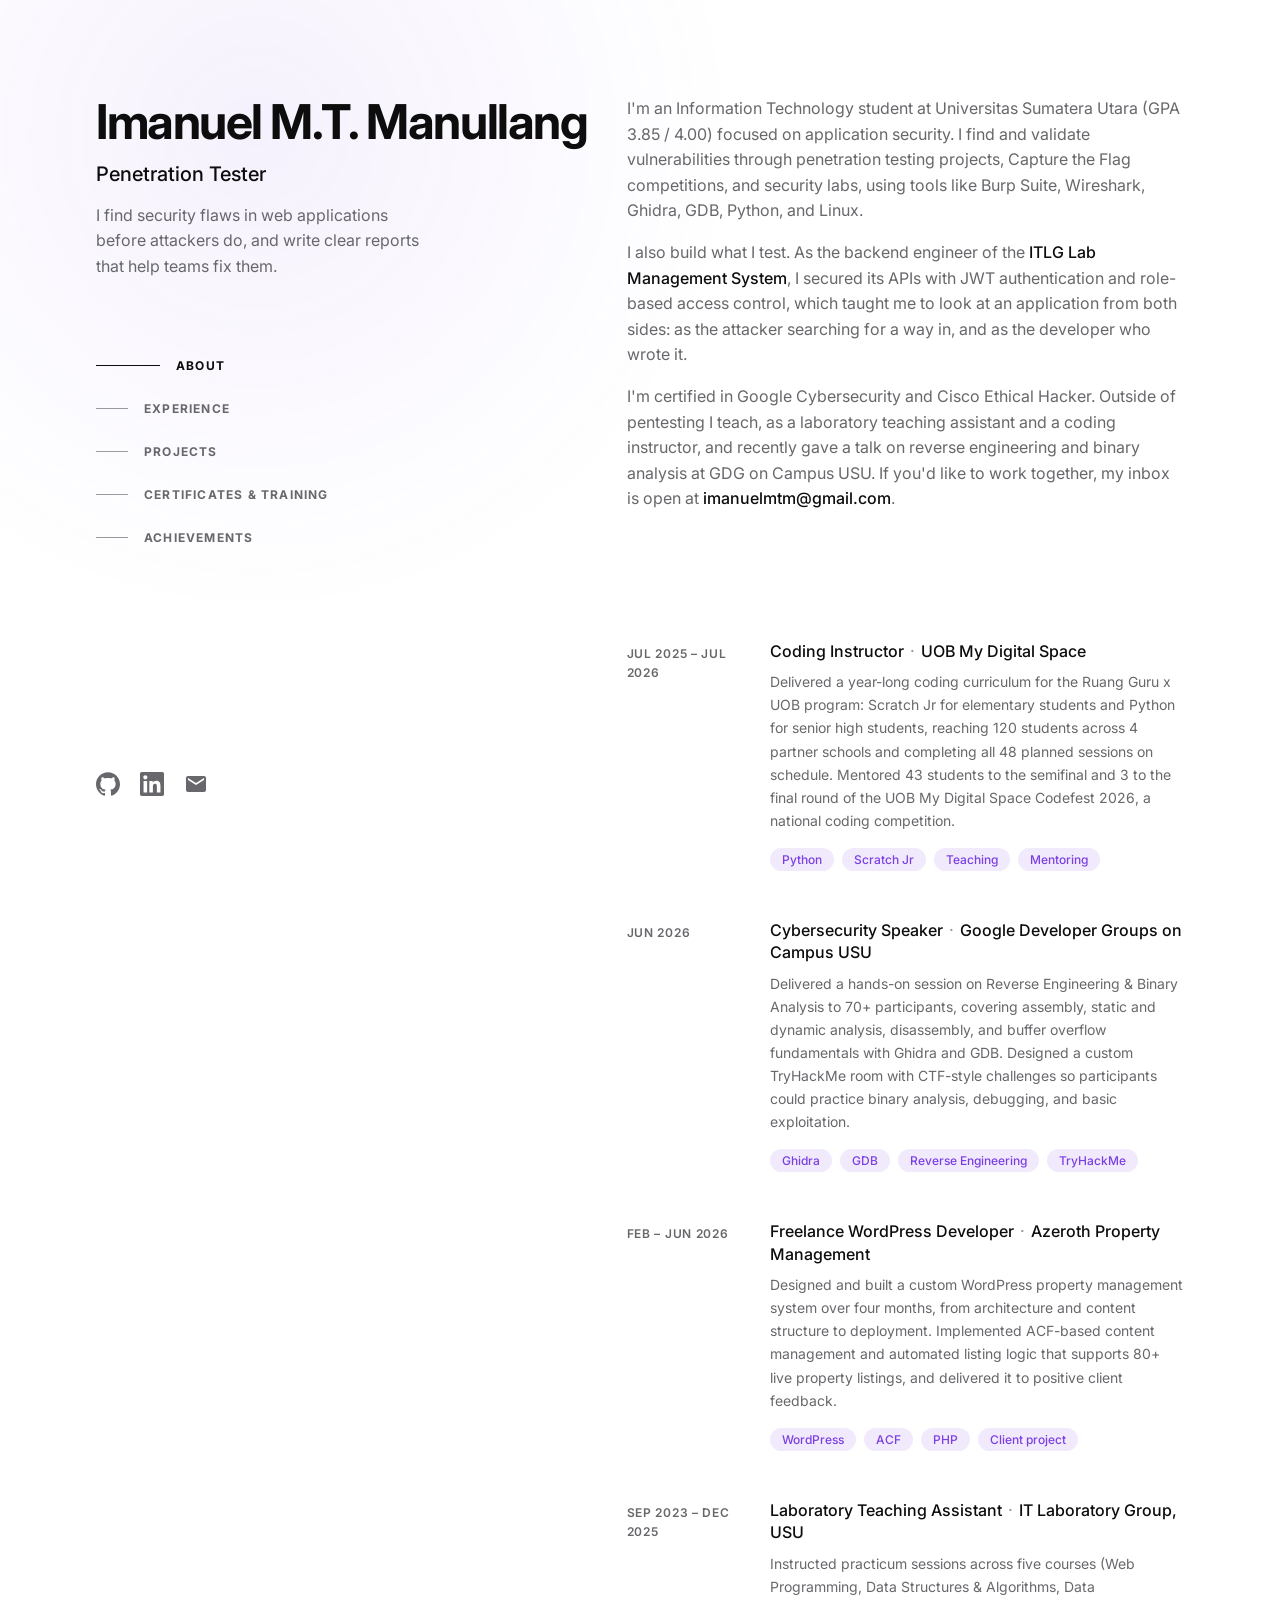
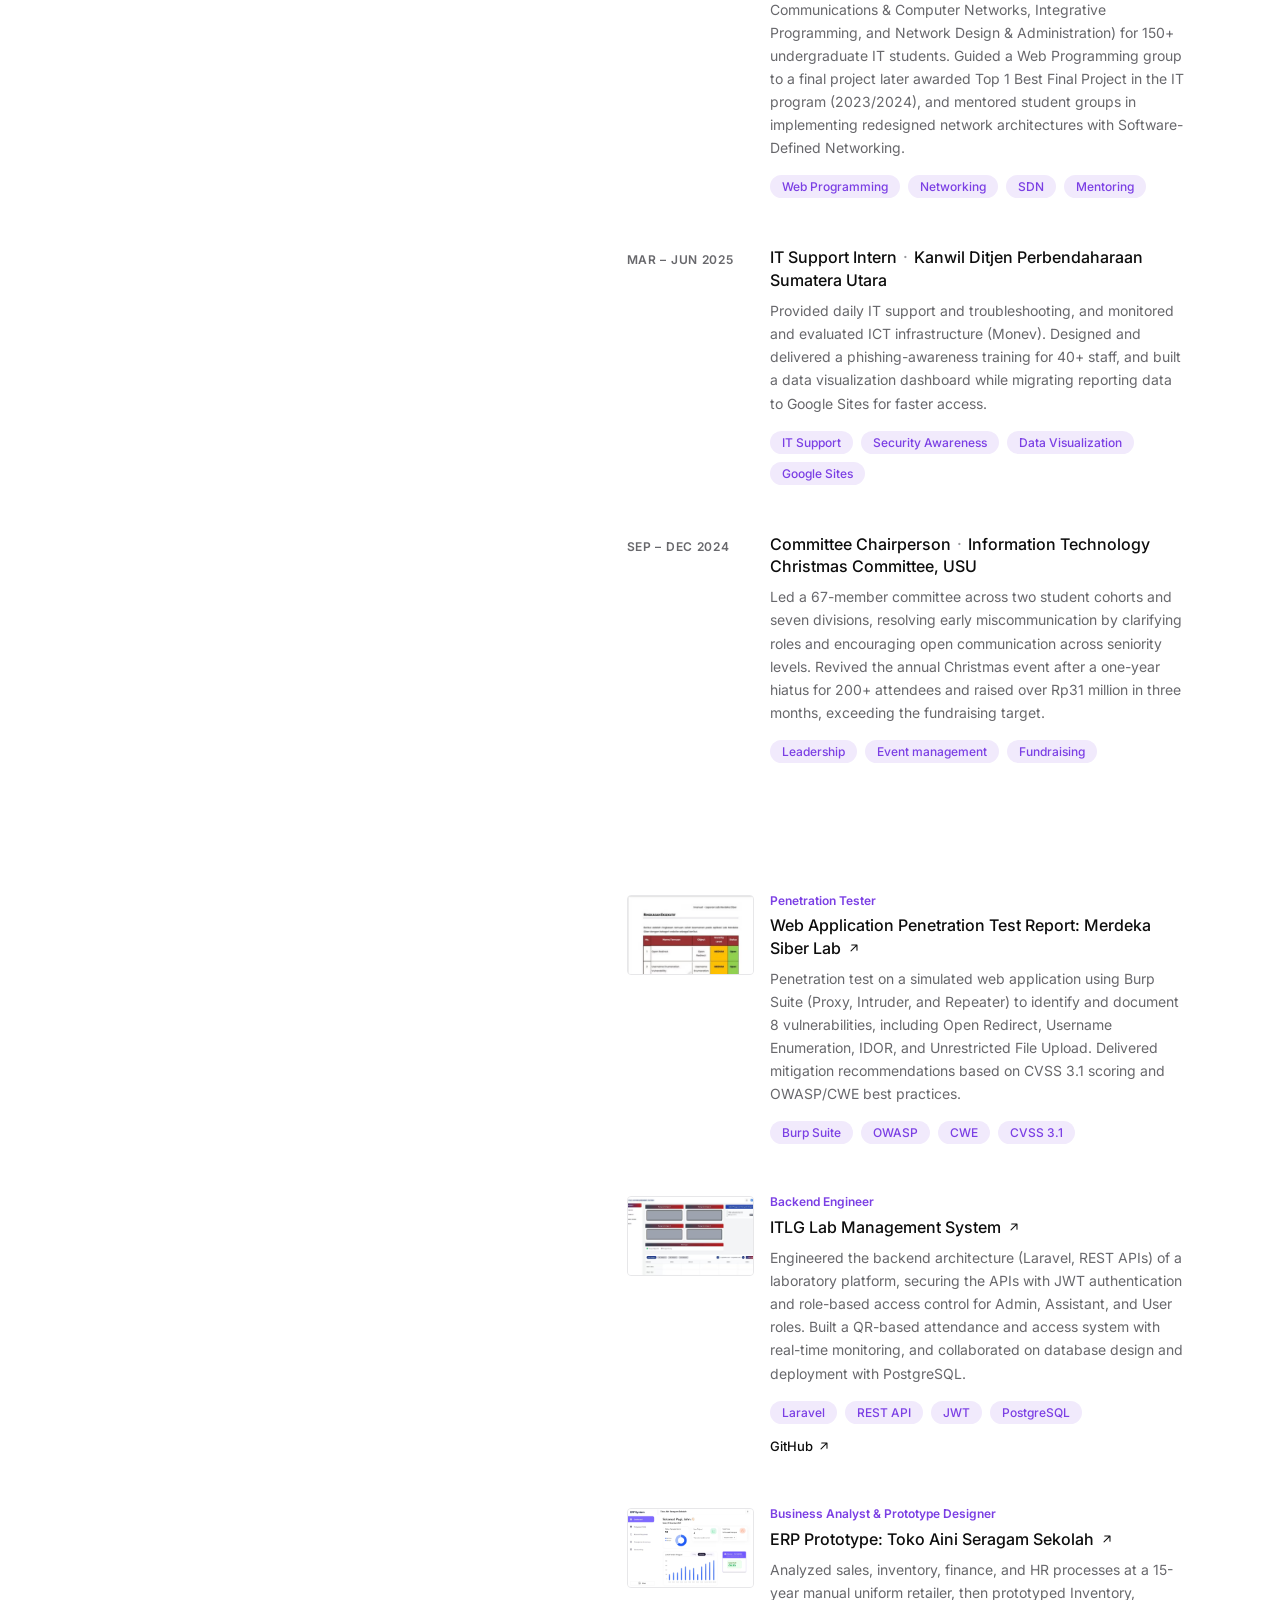
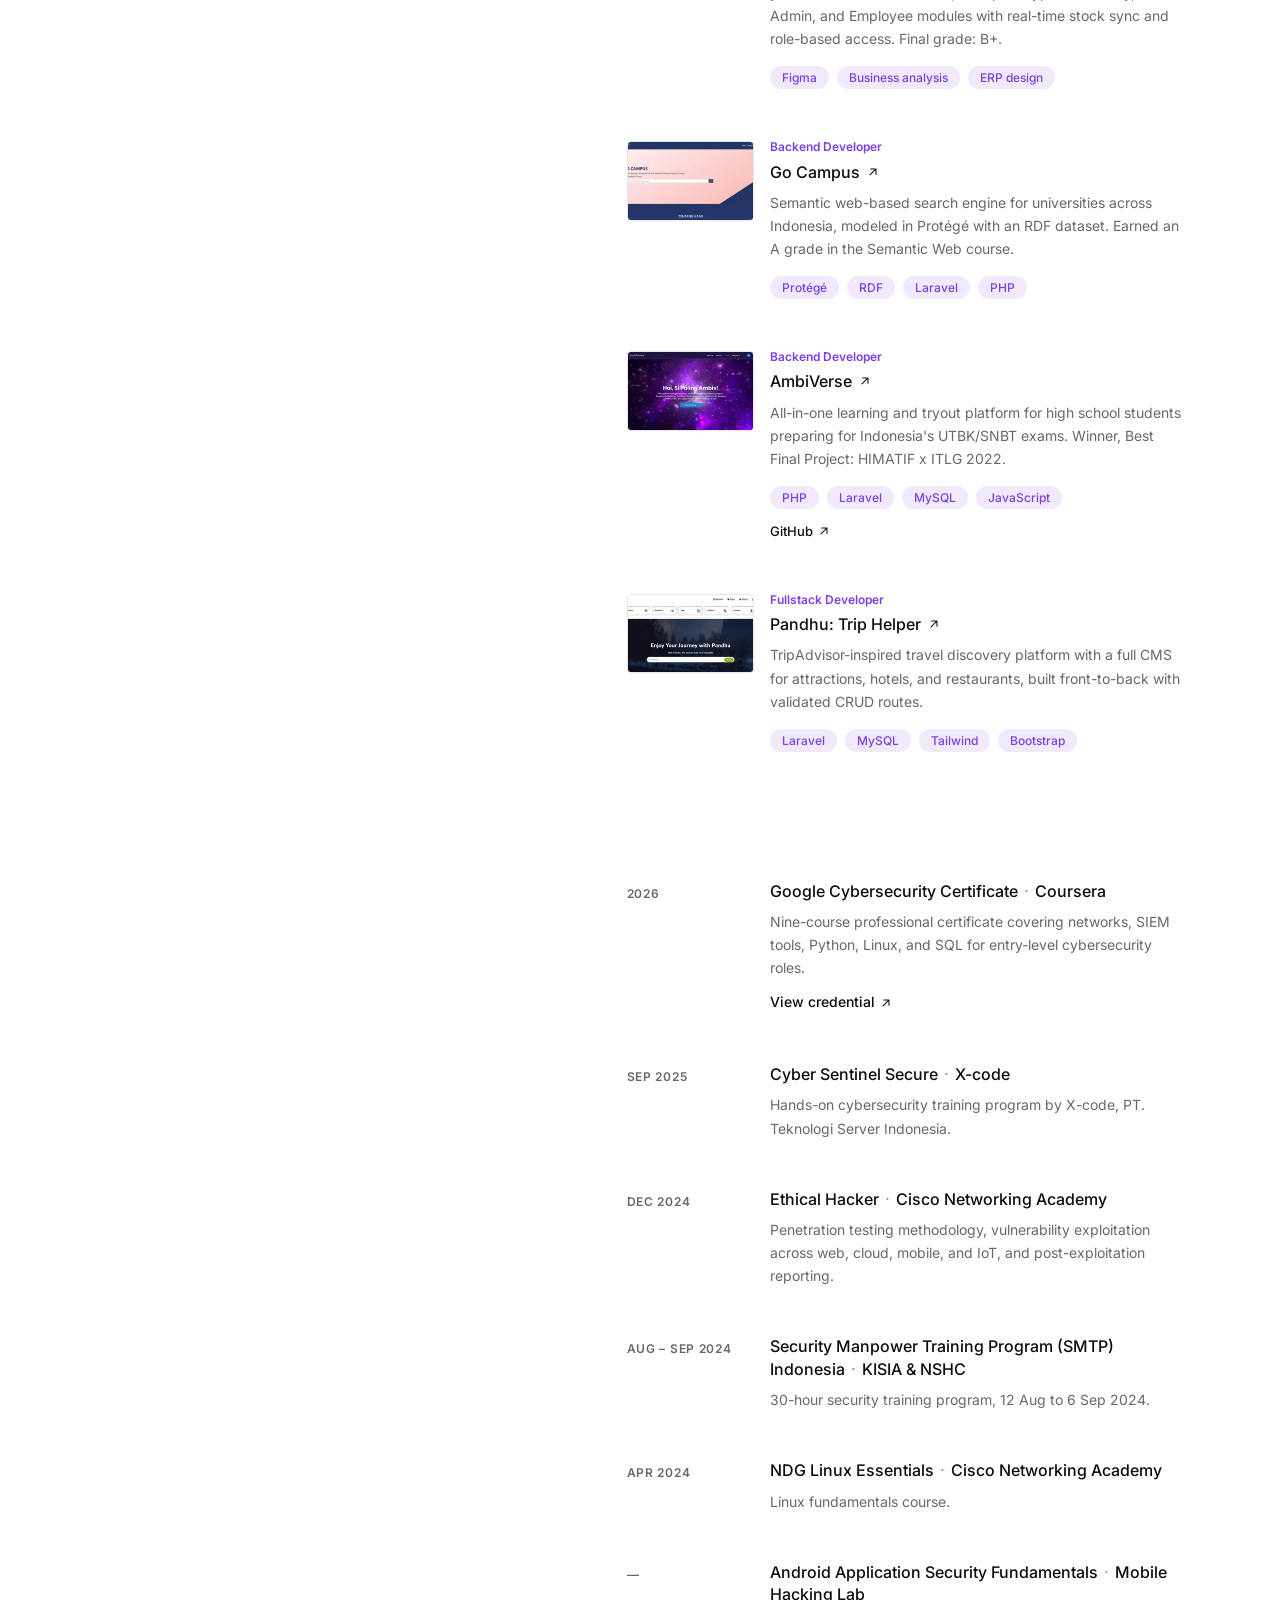
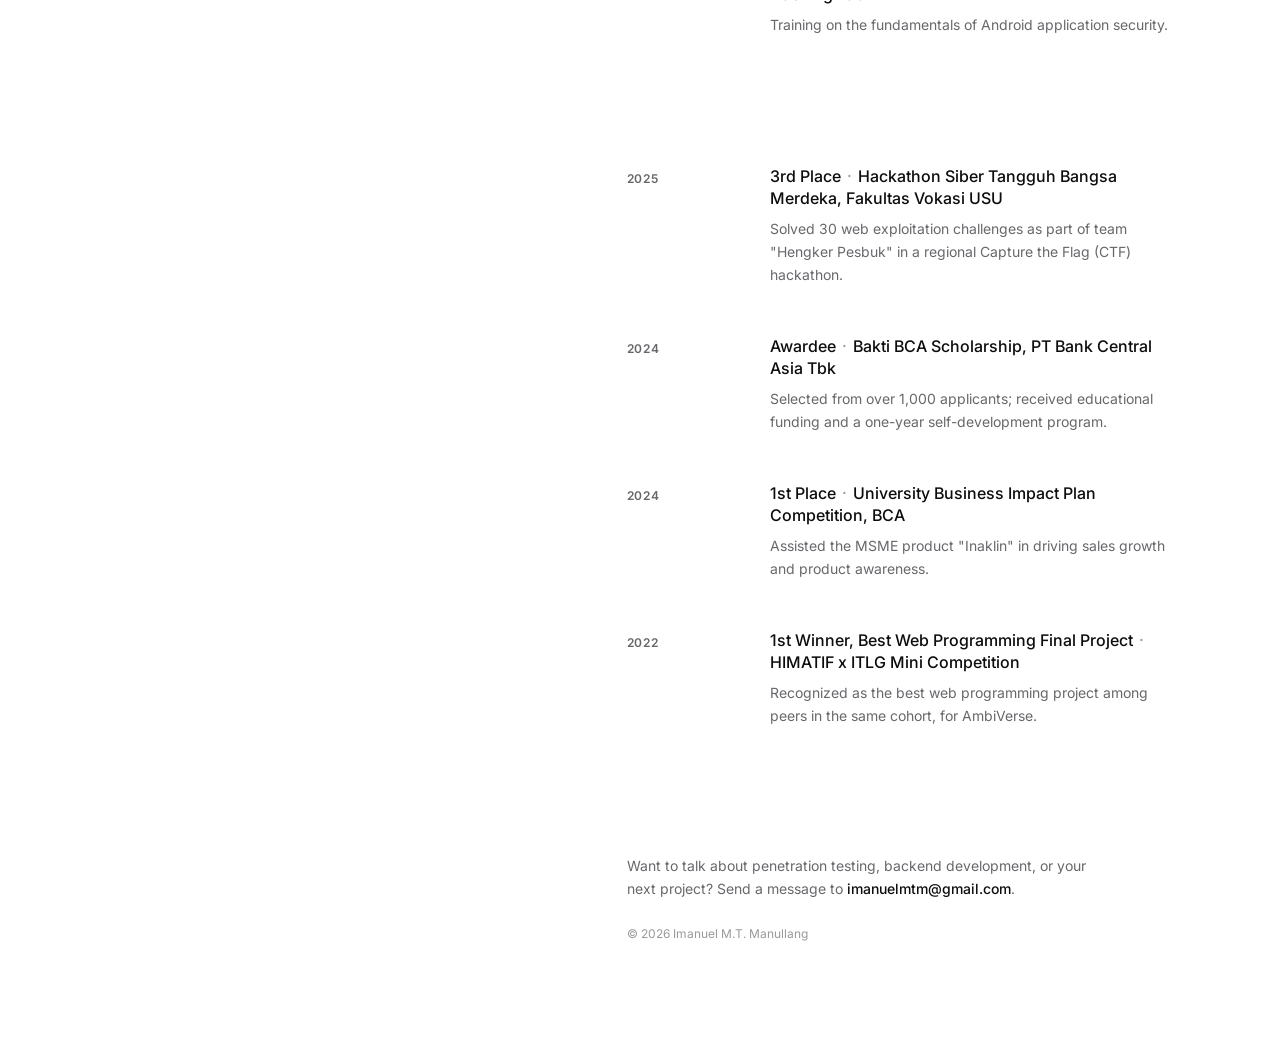
==== commit c7a19c42: "Update Responsive" ====
--- a/index.html
+++ b/index.html
@@ -2,7 +2,7 @@
 <html lang="en">
 <head>
 <meta charset="UTF-8" />
-<meta name="viewport" content="width=device-width, initial-scale=1.0" />
+<meta name="viewport" content="width=device-width, initial-scale=1.0, viewport-fit=cover" />
 <title>Imanuel M.T. Manullang | Penetration Tester</title>
 <meta name="description" content="Imanuel M.T. Manullang is a Penetration Tester and Information Technology student who finds and reports vulnerabilities in web applications." />
 <link rel="preconnect" href="https://fonts.googleapis.com">
@@ -30,6 +30,11 @@
 
 <a class="skip-link" href="#content">Skip to content</a>
 <div class="spotlight" aria-hidden="true"></div>
+
+<button type="button" class="menu-toggle" aria-expanded="false" aria-controls="mobileMenu" aria-label="Open menu">
+  <svg class="icon-burger" viewBox="0 0 24 24" aria-hidden="true"><path d="M4 6h16M4 12h16M4 18h16" stroke="currentColor" stroke-width="2" stroke-linecap="round"/></svg>
+  <svg class="icon-close" viewBox="0 0 24 24" aria-hidden="true"><path d="M6 6l12 12M18 6L6 18" stroke="currentColor" stroke-width="2" stroke-linecap="round"/></svg>
+</button>
 
 <div class="page">
 
@@ -494,6 +499,24 @@
     </footer>
 
   </main>
+
+  <!-- Mobile / tablet nav drawer: opened by the single hamburger button
+       fixed at the top-right of the screen. Hidden entirely on desktop,
+       where the sidebar nav (in the header above) is used instead. Its
+       links share the same .nav-link class as the sidebar nav, so the
+       scroll-spy script below highlights them the same way. -->
+  <div class="mobile-menu-backdrop"></div>
+  <div class="mobile-menu" id="mobileMenu" inert>
+    <nav aria-label="Sections">
+      <ul>
+        <li><a class="nav-link" href="#about"><span class="nav-indicator"></span><span class="nav-text">About</span></a></li>
+        <li><a class="nav-link" href="#experience"><span class="nav-indicator"></span><span class="nav-text">Experience</span></a></li>
+        <li><a class="nav-link" href="#projects"><span class="nav-indicator"></span><span class="nav-text">Projects</span></a></li>
+        <li><a class="nav-link" href="#certificates"><span class="nav-indicator"></span><span class="nav-text">Certificates &amp; Training</span></a></li>
+        <li><a class="nav-link" href="#achievements"><span class="nav-indicator"></span><span class="nav-text">Achievements</span></a></li>
+      </ul>
+    </nav>
+  </div>
 </div>
 
 <script>
@@ -545,7 +568,55 @@
     root.style.setProperty('--my', e.clientY + 'px');
   }, { passive: true });
 })();
+
+/* Hamburger drawer: opened from the button inside whichever section's
+   sticky title bar is currently on screen (only one is ever visible
+   at a time, since only one section can be "stuck" at once). */
+(function () {
+  var toggles = Array.prototype.slice.call(document.querySelectorAll('.menu-toggle'));
+  var backdrop = document.querySelector('.mobile-menu-backdrop');
+  var menu = document.querySelector('.mobile-menu');
+  if (!menu) return;
+  var menuLinks = Array.prototype.slice.call(menu.querySelectorAll('a'));
+  var lastToggle = null;
+
+  function setExpanded(open) {
+    toggles.forEach(function (b) { b.setAttribute('aria-expanded', open ? 'true' : 'false'); });
+  }
+
+  function openMenu(fromBtn) {
+    lastToggle = fromBtn || toggles[0];
+    document.body.classList.add('menu-open');
+    setExpanded(true);
+    menu.removeAttribute('inert');
+    var first = menu.querySelector('a');
+    if (first) first.focus();
+    document.addEventListener('keydown', onKeydown);
+  }
+
+  function closeMenu() {
+    document.body.classList.remove('menu-open');
+    setExpanded(false);
+    menu.setAttribute('inert', '');
+    document.removeEventListener('keydown', onKeydown);
+    if (lastToggle) lastToggle.focus();
+  }
+
+  function onKeydown(e) {
+    if (e.key === 'Escape') closeMenu();
+  }
+
+  toggles.forEach(function (btn) {
+    btn.addEventListener('click', function () {
+      if (document.body.classList.contains('menu-open')) closeMenu();
+      else openMenu(btn);
+    });
+  });
+
+  if (backdrop) backdrop.addEventListener('click', closeMenu);
+  menuLinks.forEach(function (a) { a.addEventListener('click', closeMenu); });
+})();
 </script>
 
 </body>
-</html>
+</html>
--- a/styles.css
+++ b/styles.css
@@ -1,6 +1,3 @@
-/* ============================================
-   Design tokens
-   ============================================ */
 :root {
   --bg: #ffffff;
   --text: #0d0d0d;
@@ -10,14 +7,26 @@
   --surface: #f6f6f7;
   --accent: #7b3fe4;
   --accent-soft: #f1eafc;
-  --max-width: 1180px;
-  --gutter: 28px;
-
+  --accent-deep: #4a2792;
+
+  --radius-hover: 4px;
+  --radius-small: 4px;
+
+  --gutter: 24px;
   --font: "Inter", -apple-system, BlinkMacSystemFont, "Segoe UI", sans-serif;
-  --font-mono: "JetBrains Mono", ui-monospace, "SF Mono", Menlo, Consolas, monospace;
-}
-
-* {
+}
+
+@media (min-width: 768px) {
+  :root { --gutter: 48px; }
+}
+
+@media (min-width: 1024px) {
+  :root { --gutter: 96px; }
+}
+
+*,
+*::before,
+*::after {
   box-sizing: border-box;
 }
 
@@ -26,9 +35,7 @@
 }
 
 @media (prefers-reduced-motion: reduce) {
-  html {
-    scroll-behavior: auto;
-  }
+  html { scroll-behavior: auto; }
   * {
     animation-duration: 0.01ms !important;
     transition-duration: 0.01ms !important;
@@ -38,10 +45,10 @@
 body {
   margin: 0;
   background: var(--bg);
-  color: var(--text);
+  color: var(--text-secondary);
   font-family: var(--font);
   font-size: 16px;
-  line-height: 1.55;
+  line-height: 1.6;
   -webkit-font-smoothing: antialiased;
 }
 
@@ -55,10 +62,16 @@
   text-decoration: none;
 }
 
-.container {
-  max-width: var(--max-width);
-  margin: 0 auto;
-  padding: 0 var(--gutter);
+ul,
+ol {
+  list-style: none;
+  margin: 0;
+  padding: 0;
+}
+
+::selection {
+  background: var(--accent-soft);
+  color: var(--accent-deep);
 }
 
 :focus-visible {
@@ -67,831 +80,850 @@
   border-radius: 2px;
 }
 
+.sr-only {
+  position: absolute;
+  width: 1px;
+  height: 1px;
+  padding: 0;
+  margin: -1px;
+  overflow: hidden;
+  clip: rect(0, 0, 0, 0);
+  white-space: nowrap;
+  border: 0;
+}
+
+.skip-link {
+  position: absolute;
+  left: 16px;
+  top: -80px;
+  z-index: 100;
+  background: var(--text);
+  color: #fff;
+  padding: 10px 16px;
+  border-radius: var(--radius-small);
+  font-size: 14px;
+  font-weight: 600;
+}
+
+.skip-link:focus {
+  top: 16px;
+}
+
+/* Soft purple glow that follows the cursor */
+.spotlight {
+  position: fixed;
+  inset: 0;
+  z-index: 0;
+  pointer-events: none;
+  background: radial-gradient(
+    600px circle at var(--mx, 20%) var(--my, 15%),
+    rgba(123, 63, 228, 0.07),
+    transparent 80%
+  );
+}
+
 /* ============================================
-   Header
+   Page shell
    ============================================ */
-.site-header {
+.page {
+  position: relative;
+  z-index: 1;
+  max-width: 1280px;
+  margin: 0 auto;
+  padding: 0 var(--gutter);
+}
+
+@media (min-width: 1024px) {
+  .page {
+    display: flex;
+    justify-content: space-between;
+    gap: 16px;
+  }
+}
+
+/* ============================================
+   Sidebar
+   ============================================ */
+.sidebar {
+  padding: 80px 0 0;
+}
+
+@media (min-width: 1024px) {
+  .sidebar {
+    position: sticky;
+    top: 0;
+    align-self: flex-start;
+    display: flex;
+    flex-direction: column;
+    justify-content: space-between;
+    width: 48%;
+    height: 100vh;
+    height: 100dvh;
+    padding: 96px 0;
+  }
+}
+
+@media (min-width: 1024px) and (max-height: 720px) {
+  .sidebar {
+    padding: 56px 0;
+  }
+}
+
+.sidebar h1 {
+  margin: 0;
+  font-size: clamp(2.5rem, 4vw, 3rem);
+  font-weight: 700;
+  line-height: 1.1;
+  letter-spacing: -0.03em;
+  color: var(--text);
+  text-wrap: balance;
+}
+
+.sidebar h1 a:hover {
+  color: var(--accent);
+}
+
+.sidebar .role {
+  margin: 12px 0 0;
+  font-size: 20px;
+  font-weight: 500;
+  line-height: 1.3;
+  color: var(--text);
+}
+
+.sidebar .tagline {
+  margin: 16px 0 0;
+  max-width: 340px;
+  line-height: 1.6;
+}
+
+.nav {
+  display: none;
+}
+
+@media (min-width: 1024px) {
+  .nav {
+    display: block;
+    margin-top: 64px;
+  }
+}
+
+.nav-link {
+  display: flex;
+  align-items: center;
+  padding: 12px 0;
+  color: var(--text-secondary);
+}
+
+
+.menu-toggle {
+  position: fixed;
+  top: 8px;
+  right: var(--gutter); 
+  z-index: 46;
+  display: flex;
+  align-items: center;
+  justify-content: center;
+  width: 40px;
+  height: 40px;
+  color: var(--text);
+  transition: background-color 0.15s ease;
+  background: transparent;
+  border: none;
+  padding: 0;
+  outline: none;
+  cursor: pointer;
+
+}
+
+.menu-toggle svg {
+  width: 20px;
+  height: 20px;
+}
+
+.menu-toggle .icon-close {
+  display: none;
+}
+
+.menu-toggle[aria-expanded="true"] .icon-burger {
+  display: none;
+}
+
+.menu-toggle[aria-expanded="true"] .icon-close {
+  display: block;
+}
+
+@media (min-width: 1024px) {
+  .menu-toggle {
+    display: none;
+  }
+}
+
+/* Dimmed backdrop behind the drawer */
+.mobile-menu-backdrop {
+  position: fixed;
+  inset: 0;
+  z-index: 42;
+  background: rgba(13, 13, 13, 0.4);
+  opacity: 0;
+  pointer-events: none;
+  transition: opacity 0.2s ease;
+}
+
+body.menu-open .mobile-menu-backdrop {
+  opacity: 1;
+  pointer-events: auto;
+}
+
+.mobile-menu {
+  position: fixed;
+  top: 0;
+  right: 0;
+  bottom: 0;
+  z-index: 44;
+  width: min(78vw, 300px);
+  display: flex;
+  flex-direction: column;
+  background: var(--bg);
+  box-shadow: -24px 0 48px -28px rgba(13, 13, 13, 0.4);
+  transform: translateX(100%);
+  transition: transform 0.25s ease;
+  padding: 8px;
+  padding-top: calc(64px + env(safe-area-inset-top, 0px));
+  padding-bottom: calc(20px + env(safe-area-inset-bottom, 0px));
+  padding-left: 24px;
+  overflow-y: auto;
+}
+
+body.menu-open .mobile-menu {
+  transform: translateX(0);
+}
+
+@media (min-width: 1024px) {
+  .mobile-menu,
+  .mobile-menu-backdrop {
+    display: none;
+  }
+}
+
+.mobile-menu nav ul {
+  display: flex;
+  flex-direction: column;
+}
+
+.mobile-menu .nav-link {
+  padding: 14px 16px 14px 0;
+}
+
+.nav-indicator {
+  display: block;
+  width: 32px;
+  height: 1px;
+  margin-right: 16px;
+  background: var(--text-tertiary);
+  transition: width 0.15s ease, background-color 0.15s ease;
+}
+
+.nav-text {
+  font-size: 12px;
+  font-weight: 700;
+  letter-spacing: 0.1em;
+  text-transform: uppercase;
+  transition: color 0.15s ease;
+}
+
+.nav-link:hover .nav-indicator,
+.nav-link:focus-visible .nav-indicator,
+.nav-link.active .nav-indicator {
+  width: 64px;
+  background: var(--text);
+}
+
+.nav-link:hover .nav-text,
+.nav-link:focus-visible .nav-text,
+.nav-link.active .nav-text {
+  color: var(--text);
+}
+
+/* ============================================
+   Social icons
+   ============================================ */
+.socials {
+  display: flex;
+  align-items: center;
+  gap: 20px;
+  margin-top: 32px;
+}
+
+.socials a {
+  display: block;
+  color: var(--text-secondary);
+  transition: color 0.15s ease, transform 0.15s ease;
+}
+
+.socials a:hover,
+.socials a:focus-visible {
+  color: var(--text);
+  transform: translateY(-1px);
+}
+
+.socials svg {
+  width: 24px;
+  height: 24px;
+  fill: currentColor;
+}
+
+/* ============================================
+   Main content
+   ============================================ */
+.content {
+  padding: 80px 0 96px;
+}
+
+@media (min-width: 1024px) {
+  .content {
+    width: 52%;
+    padding: 96px 0;
+  }
+}
+
+.content section {
+  margin-bottom: 72px;
+  scroll-margin-top: 0;
+}
+
+@media (min-width: 768px) {
+  .content section { margin-bottom: 96px; }
+}
+
+@media (min-width: 1024px) {
+  .content section {
+    margin-bottom: 128px;
+    scroll-margin-top: 96px;
+  }
+}
+
+.section-title {
   position: sticky;
   top: 0;
-  z-index: 50;
-  background: rgba(255, 255, 255, 0.88);
-  backdrop-filter: blur(10px);
+  z-index: 20;
+  margin: 0 calc(var(--gutter) * -1) 16px;
+  padding: 18px 64px 18px var(--gutter);
+  background: rgba(255, 255, 255, 0.9);
+  backdrop-filter: blur(8px);
+  -webkit-backdrop-filter: blur(8px);
   border-bottom: 1px solid var(--border);
-}
-
-.site-header .container {
-  display: flex;
-  align-items: center;
-  justify-content: space-between;
-  height: 64px;
-}
-
-.logo {
-  font-weight: 700;
-  font-size: 15px;
-  letter-spacing: -0.01em;
-  display: flex;
-  align-items: center;
-  gap: 8px;
-}
-
-.logo .mark {
-  width: 24px;
-  height: 24px;
-  border-radius: 6px;
-  background: var(--text);
-  color: #fff;
-  display: inline-flex;
-  align-items: center;
-  justify-content: center;
   font-size: 12px;
   font-weight: 700;
-}
-
-.site-header nav {
-  display: flex;
-  gap: 28px;
-}
-
-.site-header nav a {
-  font-size: 14px;
-  color: var(--text-secondary);
+  letter-spacing: 0.1em;
+  text-transform: uppercase;
+  color: var(--text);
+}
+
+@media (min-width: 1024px) {
+  .section-title {
+    position: absolute;
+    width: 1px;
+    height: 1px;
+    margin: -1px;
+    padding: 0;
+    overflow: hidden;
+    clip: rect(0, 0, 0, 0);
+    white-space: nowrap;
+    border: 0;
+    background: none;
+  }
+}
+
+/* About */
+.about p {
+  margin: 0 0 16px;
+}
+
+.about p:last-child {
+  margin-bottom: 0;
+}
+
+.inline-link {
+  font-weight: 500;
+  color: var(--text);
   transition: color 0.15s ease;
 }
 
-.site-header nav a:hover {
-  color: var(--text);
-}
-
-.nav-toggle {
-  display: none;
-}
-
-/* ============================================
-   Hero
-   ============================================ */
-.hero {
-  padding: 96px 0 72px;
-}
-
-.hero .container {
+.inline-link:hover,
+.inline-link:focus-visible {
+  color: var(--accent);
+}
+
+
+.entry {
   display: grid;
-  grid-template-columns: 1.15fr 0.85fr;
-  align-items: center;
-  gap: 24px;
-}
-
-.hero .eyebrow {
-  font-size: 14px;
-  color: var(--text-secondary);
-  margin: 0 0 20px;
-}
-
-.hero h1 {
-  font-size: clamp(34px, 4.6vw, 58px);
-  line-height: 1.08;
-  letter-spacing: -0.02em;
-  font-weight: 700;
-  margin: 0 0 24px;
-  max-width: 15ch;
-}
-
-.hero .lede {
-  font-size: 18px;
-  color: var(--text-secondary);
-  max-width: 520px;
-  margin: 0 0 32px;
-}
-
-.hero-actions {
-  display: flex;
-  flex-wrap: wrap;
-  gap: 12px;
-  margin-bottom: 40px;
-}
-
-.btn {
-  display: inline-flex;
-  align-items: center;
   gap: 8px;
-  padding: 11px 20px;
-  border-radius: 8px;
-  font-size: 14px;
-  font-weight: 600;
-  border: 1px solid transparent;
-  cursor: pointer;
-  transition: transform 0.15s ease, background 0.15s ease, border-color 0.15s ease;
-}
-
-.btn-primary {
-  background: var(--text);
-  color: #fff;
-}
-
-.btn-primary:hover {
-  background: #000;
-  transform: translateY(-1px);
-}
-
-.btn-secondary {
-  background: transparent;
-  color: var(--text);
-  border-color: var(--border);
-}
-
-.btn-secondary:hover {
-  border-color: var(--text);
-}
-
-.tag-row {
-  display: flex;
-  flex-wrap: wrap;
-  gap: 10px;
-}
-
-.tag {
-  font-size: 13px;
-  padding: 6px 12px;
-  border-radius: 100px;
-  background: var(--surface);
-  color: var(--text-secondary);
-  border: 1px solid var(--border);
-}
-
-/* ============================================
-   Claude Terminal / Window Card
-   ============================================ */
-.hero-terminal-wrap {
-  display: flex;
-  justify-content: flex-end;
-  width: 100%;
-}
-
-.claude-terminal {
-  width: 100%;
-  max-width: 440px;
-  background: #ffffff;
-  border: 1px solid var(--border);
-  border-radius: 16px;
-  box-shadow:
-    0 16px 36px -12px rgba(13, 13, 13, 0.08),
-    0 2px 6px rgba(13, 13, 13, 0.03);
-  overflow: hidden;
-  font-family: var(--font-mono);
-  display: flex;
-  flex-direction: column;
-  transition: transform 0.2s ease, box-shadow 0.2s ease;
-}
-
-.claude-terminal:hover {
-  transform: translateY(-2px);
-  box-shadow:
-    0 20px 42px -12px rgba(13, 13, 13, 0.12),
-    0 4px 10px rgba(13, 13, 13, 0.04);
-}
-
-/* Header with 3 window control dots */
-.terminal-header {
-  padding: 16px 20px 10px;
-  display: flex;
-  align-items: center;
-}
-
-.terminal-dots {
-  display: flex;
-  align-items: center;
-  gap: 7px;
-}
-
-.terminal-dots .dot {
-  width: 11px;
-  height: 11px;
-  border-radius: 50%;
-  display: inline-block;
-}
-
-.dot-red {
-  background: #ff5f56;
-}
-
-.dot-yellow {
-  background: #ffbd2e;
-}
-
-.dot-green {
-  background: #27c93f;
-}
-
-/* Body */
-.terminal-body {
-  padding: 8px 22px 20px;
-  display: flex;
-  flex-direction: column;
-  gap: 14px;
-}
-
-.terminal-main-line {
-  display: flex;
-  align-items: baseline;
-  gap: 8px;
-}
-
-.prompt-sym {
-  color: #c8653b;
-  font-weight: 700;
-  font-size: 20px;
-  user-select: none;
-  line-height: 1;
-}
-
-.prompt-sym.dim {
-  color: var(--text-tertiary);
-  font-size: 15px;
-}
-
-.prompt-name {
-  font-size: 18px;
-  font-weight: 700;
-  color: var(--text);
-  letter-spacing: -0.01em;
-}
-
-.terminal-sub-role {
-  font-size: 15px;
-  color: var(--text-secondary);
-  padding-left: 20px;
-  margin-top: -8px;
-  font-weight: 500;
-}
-
-.terminal-status-line {
-  display: flex;
-  align-items: center;
-  gap: 8px;
-  font-size: 15px;
-  color: #c8653b;
-  font-weight: 500;
-  margin-top: 2px;
-}
-
-.status-asterisk {
-  font-size: 18px;
-  font-weight: 700;
-  line-height: 1;
-}
-
-.status-text {
-  color: #c8653b;
-  font-weight: 600;
-}
-
-.status-sep {
-  color: var(--text-tertiary);
-}
-
-.status-loc {
-  color: var(--text-secondary);
-  font-weight: 400;
-}
-
-.terminal-divider {
-  height: 1px;
-  background: var(--border);
-  margin: 2px 0;
-}
-
-.terminal-contacts {
-  display: flex;
-  flex-direction: column;
-  gap: 8px;
-}
-
-.contact-row {
-  display: flex;
-  align-items: baseline;
-  font-size: 14px;
-  line-height: 1.4;
-}
-
-.contact-prompt {
-  color: var(--text-tertiary);
-  margin-right: 8px;
-  font-weight: 600;
-  user-select: none;
-}
-
-.contact-label {
-  color: var(--text-secondary);
-  width: 78px;
-  flex-shrink: 0;
-  font-weight: 500;
-}
-
-.contact-val {
-  color: var(--text);
-  text-decoration: none;
-  border-bottom: 1px dashed var(--border);
-  padding-bottom: 1px;
-  transition: all 0.15s ease;
-  word-break: break-all;
-}
-
-.contact-val:hover {
-  color: var(--accent);
-  border-bottom-color: var(--accent);
-}
-
-/* Footer command bar & mascot */
-.terminal-footer {
-  border-top: 1px solid var(--border);
-  padding: 10px 18px 8px 22px;
-  display: flex;
-  align-items: flex-end;
-  justify-content: space-between;
-  background: #fafafb;
-  min-height: 44px;
-}
-
-.terminal-cmd-line {
-  display: flex;
-  align-items: center;
-  gap: 6px;
-  padding-bottom: 4px;
-}
-
-.terminal-cursor {
-  display: inline-block;
-  width: 8px;
-  height: 15px;
-  background: #c8653b;
-  animation: term-cursor 1.1s steps(2, start) infinite;
-}
-
-@keyframes term-cursor {
-  0%, 100% { opacity: 1; }
-  50% { opacity: 0; }
-}
-
-.terminal-mascot {
-  line-height: 0;
-  margin-bottom: -1px;
-}
-
-/* ============================================
-   Section shell
-   ============================================ */
-section {
-  padding: 72px 0;
-  border-top: 1px solid var(--border);
-}
-
-.section-head {
-  display: flex;
-  align-items: baseline;
-  justify-content: space-between;
-  gap: 16px;
-  margin-bottom: 40px;
-}
-
-.section-head h2 {
-  font-size: 28px;
-  letter-spacing: -0.01em;
-  margin: 0;
-}
-
-.section-head .section-note {
-  font-size: 14px;
-  color: var(--text-tertiary);
-  white-space: nowrap;
-}
-
-/* ============================================
-   About
-   ============================================ */
-.about-grid {
-  display: grid;
-  grid-template-columns: 200px 1fr;
-  gap: 48px;
-}
-
-.about-grid .label {
-  font-size: 28px;
-  color: var(--text-tertiary);
-}
-
-.about-copy p {
-  max-width: 640px;
-  color: var(--text-secondary);
-  margin: 0 0 20px;
-}
-
-.about-copy p:last-child {
+  margin-bottom: 48px;
+}
+
+.entry:last-child {
   margin-bottom: 0;
 }
 
-/* ============================================
-   Projects
-   ============================================ */
-.project-grid {
-  display: grid;
-  grid-template-columns: repeat(3, 1fr);
-  gap: var(--gutter);
-}
-
-.project-card {
-  display: block;
-  border: 1px solid var(--border);
-  border-radius: 14px;
-  overflow: hidden;
-  background: #fff;
-  transition: border-color 0.18s ease, transform 0.18s ease, box-shadow 0.18s ease;
-}
-
-.project-card:hover {
-  border-color: var(--text);
-  transform: translateY(-3px);
-  box-shadow: 0 12px 24px -16px rgba(13, 13, 13, 0.25);
-}
-
-.project-media {
-  display: block;
-  position: relative;
-  aspect-ratio: 16 / 10;
-  background: var(--surface);
-  overflow: hidden;
-}
-
-.project-media img {
-  width: 100%;
-  height: 100%;
-  object-fit: cover;
-  object-position: top;
-}
-
-.project-media .link-badge {
-  position: absolute;
-  top: 12px;
-  right: 12px;
-  background: rgba(255, 255, 255, 0.94);
-  border: 1px solid var(--border);
-  border-radius: 100px;
-  padding: 5px 10px;
+@media (min-width: 640px) {
+  .entry {
+    grid-template-columns: repeat(8, 1fr);
+    gap: 16px;
+  }
+
+  .entry-date { grid-column: span 2; }
+  .entry-body { grid-column: span 6; }
+}
+
+.entry-date {
+  margin-top: 4px;
   font-size: 12px;
   font-weight: 600;
-  display: flex;
-  align-items: center;
-  gap: 5px;
-}
-
-.project-body {
-  padding: 20px 22px 22px;
-}
-
-.project-body .project-role {
-  font-size: 13px;
+  letter-spacing: 0.06em;
+  text-transform: uppercase;
+  color: var(--text-secondary);
+}
+
+.entry-title {
+  margin: 0;
+  font-size: 16px;
+  font-weight: 500;
+  line-height: 1.4;
+  color: var(--text);
+}
+
+.entry-title .sep {
+  color: var(--text-tertiary);
+  padding: 0 2px;
+}
+
+.entry-title a {
+  transition: color 0.15s ease;
+}
+
+.entry-title a:hover,
+.entry-title a:focus-visible {
   color: var(--accent);
-  font-weight: 600;
-  margin: 0 0 6px;
-}
-
-.project-body h3 {
-  font-size: 18px;
-  margin: 0 0 8px;
-  letter-spacing: -0.01em;
-}
-
-.project-body p {
+}
+
+.entry-desc {
+  margin: 8px 0 0;
   font-size: 14px;
-  color: var(--text-secondary);
-  margin: 0 0 14px;
-}
-
-.project-tools {
-  display: flex;
-  flex-wrap: wrap;
-  gap: 6px;
-}
-
-.project-tools span {
-  font-size: 12px;
-  color: var(--text-tertiary);
-  background: var(--surface);
-  border-radius: 6px;
-  padding: 3px 8px;
-}
-
-.project-card-links {
-  display: flex;
-  align-items: center;
-  gap: 16px;
-  margin-top: 16px;
-  padding-top: 14px;
-  border-top: 1px solid var(--border);
-}
-
-.project-card-links a {
-  font-size: 13px;
-  font-weight: 600;
-  color: var(--text-secondary);
+  line-height: 1.65;
+}
+
+.entry-link {
   display: inline-flex;
   align-items: center;
   gap: 4px;
+  margin-top: 12px;
+  font-size: 14px;
+  font-weight: 500;
+  color: var(--text);
   transition: color 0.15s ease;
 }
 
-.project-card-links a:hover {
-  color: var(--text);
-}
-
-.project-card-links a.gh-link {
+.entry-link:hover,
+.entry-link:focus-visible {
   color: var(--accent);
 }
 
-.project-card-links a.gh-link:hover {
-  color: #000;
+.arrow {
+  display: inline-block;
+  width: 14px;
+  height: 14px;
+  flex-shrink: 0;
+  fill: currentColor;
+  transition: transform 0.15s ease;
+}
+
+.tags {
+  display: flex;
+  flex-wrap: wrap;
+  gap: 8px;
+  margin-top: 16px;
+}
+
+.tags li {
+  padding: 4px 12px;
+  border-radius: 999px;
+  background: var(--accent-soft);
+  color: var(--accent);
+  font-size: 12px;
+  font-weight: 500;
+  line-height: 1.25;
+}
+
+.project-item {
+  margin-bottom: 48px;
+  transition: opacity 0.2s ease;
+}
+
+.project-item:last-child {
+  margin-bottom: 0;
+}
+
+.project-card {
+  position: relative;
+  isolation: isolate;
+  display: grid;
+  gap: 16px;
+}
+
+@media (min-width: 640px) {
+  .project-card {
+    grid-template-columns: repeat(8, 1fr);
+  }
+
+  .project-body {
+    grid-column: span 6;
+    order: 2;
+  }
+
+  .project-media {
+    grid-column: span 2;
+    order: 1;
+    margin-top: 4px;
+  }
+}
+
+/* Highlight layer that appears behind the card on hover */
+.project-card::before {
+  content: "";
+  position: absolute;
+  inset: -16px -24px;
+  z-index: -1;
+  border-radius: var(--radius-hover);
+  background: transparent;
+  transition: background-color 0.2s ease, box-shadow 0.2s ease;
+  pointer-events: none;
+  display: none;
+}
+
+@media (min-width: 1024px) {
+  .project-card::before { display: block; }
+}
+
+.project-role {
+  margin: 0 0 4px;
+  font-size: 12px;
+  font-weight: 600;
+  color: var(--accent);
+}
+
+.project-title {
+  margin: 0;
+  font-size: 16px;
+  font-weight: 500;
+  line-height: 1.4;
+  color: var(--text);
+}
+
+.project-link {
+  transition: color 0.15s ease;
+}
+
+.project-link .arrow {
+  margin-left: 2px;
+  vertical-align: -1px;
+}
+
+/* Stretches the title link over the whole card so the card is clickable */
+.project-link::after {
+  content: "";
+  position: absolute;
+  inset: 0;
+}
+
+@media (min-width: 1024px) {
+  .project-link::after {
+    inset: -16px -24px;
+    border-radius: var(--radius-hover);
+  }
+}
+
+.project-link:focus-visible {
+  outline: none;
+}
+
+.project-link:focus-visible::after {
+  outline: 2px solid var(--accent);
+  outline-offset: 0;
+}
+
+.project-desc {
+  margin: 8px 0 0;
+  font-size: 14px;
+  line-height: 1.65;
+}
+
+/* Secondary links (e.g. GitHub) sit above the stretched link */
+.project-links {
+  position: relative;
+  z-index: 2;
+  display: flex;
+  flex-wrap: wrap;
+  gap: 16px;
+  margin-top: 12px;
+}
+
+.project-links a {
+  display: inline-flex;
+  align-items: center;
+  gap: 4px;
+  font-size: 13px;
+  font-weight: 500;
+  color: var(--text);
+  transition: color 0.15s ease;
+}
+
+.project-links a:hover,
+.project-links a:focus-visible {
+  color: var(--accent);
+}
+
+.project-media img {
+  width: 100%;
+  aspect-ratio: 16 / 10;
+  object-fit: cover;
+  object-position: top;
+  border: 1px solid var(--border);
+  border-radius: var(--radius-small);
+  background: var(--surface);
+}
+
+@media (max-width: 639px) {
+  .project-media img {
+    max-width: 320px;
+  }
+}
+
+@media (hover: hover) {
+  .project-item:hover .project-link,
+  .project-item:focus-within .project-link {
+    color: var(--accent);
+  }
+
+  .project-item:hover .project-link .arrow,
+  .project-item:focus-within .project-link .arrow {
+    transform: translate(3px, -3px);
+  }
+}
+
+@media (hover: hover) and (min-width: 1024px) {
+  .project-item:hover .project-card::before {
+    background: var(--surface);
+    box-shadow: 0 0 0 1px var(--border), 0 14px 28px -20px rgba(13, 13, 13, 0.3);
+  }
+
+  /* Dim the other projects, and only the projects, while one is hovered */
+  .project-list:hover .project-item,
+  .project-list:focus-within .project-item {
+    opacity: 0.55;
+  }
+
+  .project-list .project-item:hover,
+  .project-list .project-item:focus-within {
+    opacity: 1;
+  }
 }
 
 /* ============================================
-   Timeline lists (achievements, trainings, certificates)
+   Footer
    ============================================ */
-.entry-list {
-  display: flex;
-  flex-direction: column;
-}
-
-.entry {
-  display: grid;
-  grid-template-columns: 120px 1fr;
-  gap: 24px;
-  padding: 22px 0;
-  border-top: 1px solid var(--border);
-}
-
-.entry:first-child {
-  border-top: none;
-  padding-top: 0;
-}
-
-.entry .entry-meta {
-  font-size: 14px;
-  color: var(--text-tertiary);
-}
-
-.entry h3 {
-  font-size: 16px;
-  margin: 0 0 6px;
-  letter-spacing: -0.005em;
-}
-
-.entry p {
+.footer {
+  max-width: 460px;
   font-size: 14px;
   color: var(--text-secondary);
-  margin: 0;
-  max-width: 620px;
-}
-
-.entry .entry-link {
-  display: inline-flex;
-  align-items: center;
-  gap: 6px;
-  font-size: 13px;
-  font-weight: 600;
-  color: var(--accent);
-  margin-top: 10px;
-}
-
-.entry .entry-link:hover {
-  text-decoration: underline;
-}
-
-/* ============================================
-   Footer / contact
-   ============================================ */
-.contact-panel {
-  background: var(--text);
-  color: #fff;
-  border-radius: 20px;
-  padding: 56px 48px;
-  display: flex;
-  align-items: flex-end;
-  justify-content: space-between;
-  gap: 24px;
-  flex-wrap: wrap;
-}
-
-.contact-panel h2 {
-  font-size: 30px;
+}
+
+.footer p {
   margin: 0 0 12px;
-  letter-spacing: -0.01em;
-  max-width: 26ch;
-}
-
-.contact-panel p {
-  color: #b8b8bd;
-  margin: 0;
-  max-width: 360px;
-}
-
-.contact-links {
-  display: flex;
-  flex-direction: column;
-  gap: 10px;
-  align-items: flex-end;
-}
-
-.contact-links a {
-  font-size: 15px;
-  font-weight: 600;
-  color: #fff;
-}
-
-.contact-links a:hover {
-  color: var(--accent-soft);
-}
-
-footer.site-footer {
-  padding: 28px 0 60px;
-  font-size: 13px;
+}
+
+.footer .copy {
+  margin: 24px 0 0;
+  font-size: 12px;
   color: var(--text-tertiary);
-  border-top: none;
-}
-
-footer.site-footer .container {
-  display: flex;
-  justify-content: space-between;
 }
 
 /* ============================================
    Project detail pages
    ============================================ */
-.detail-hero {
-  padding: 48px 0 40px;
+.detail-page {
+  position: relative;
+  z-index: 1;
+  max-width: 768px;
+  margin: 0 auto;
+  padding: 64px var(--gutter) 96px;
 }
 
 .back-link {
   display: inline-flex;
   align-items: center;
   gap: 6px;
+  margin-bottom: 40px;
   font-size: 14px;
+  font-weight: 500;
   color: var(--text-secondary);
-  margin-bottom: 28px;
-}
-
-.back-link:hover {
-  color: var(--text);
+  transition: color 0.15s ease;
+}
+
+.back-link svg {
+  width: 14px;
+  height: 14px;
+  fill: currentColor;
+  transition: transform 0.15s ease;
+}
+
+.back-link:hover,
+.back-link:focus-visible {
+  color: var(--accent);
+}
+
+.back-link:hover svg {
+  transform: translateX(-3px);
 }
 
 .detail-hero .project-role {
+  margin: 0 0 8px;
   font-size: 13px;
+}
+
+.detail-hero h1 {
+  margin: 0 0 16px;
+  font-size: clamp(2rem, 5vw, 2.75rem);
+  font-weight: 700;
+  line-height: 1.1;
+  letter-spacing: -0.03em;
+  color: var(--text);
+}
+
+.detail-hero .lede {
+  margin: 0 0 24px;
+  max-width: 620px;
+  font-size: 17px;
+}
+
+.btn {
+  display: inline-flex;
+  align-items: center;
+  gap: 6px;
+  padding: 9px 16px;
+  border: 1px solid var(--border);
+  border-radius: var(--radius-small);
+  font-size: 14px;
+  font-weight: 600;
+  color: var(--text);
+  transition: border-color 0.15s ease, color 0.15s ease;
+}
+
+.btn:hover,
+.btn:focus-visible {
+  border-color: var(--accent);
   color: var(--accent);
-  font-weight: 600;
-  margin: 0 0 10px;
-}
-
-.detail-hero h1 {
-  font-size: clamp(28px, 4vw, 42px);
-  letter-spacing: -0.01em;
-  margin: 0 0 16px;
-  max-width: 20ch;
-}
-
-.detail-hero .lede {
-  font-size: 17px;
-  color: var(--text-secondary);
-  max-width: 620px;
-  margin: 0 0 24px;
 }
 
 .detail-meta {
   display: flex;
   flex-wrap: wrap;
-  gap: 28px;
+  gap: 24px 32px;
+  margin: 32px 0 40px;
   padding: 24px 0;
   border-top: 1px solid var(--border);
   border-bottom: 1px solid var(--border);
-  margin-bottom: 40px;
-}
-
-.detail-meta div span {
+}
+
+.detail-meta span {
   display: block;
+  margin-bottom: 4px;
   font-size: 12px;
-  color: var(--text-tertiary);
-  margin-bottom: 4px;
-}
-
-.detail-meta div strong {
+  color: var(--text-secondary);
+}
+
+.detail-meta strong {
   font-size: 14px;
   font-weight: 600;
+  color: var(--text);
+}
+
+.detail-meta a {
+  color: var(--accent);
+  text-decoration: underline;
+}
+
+.detail-columns {
+  display: grid;
+  gap: 12px;
+  margin-bottom: 32px;
+}
+
+@media (min-width: 640px) {
+  .detail-columns {
+    grid-template-columns: 160px 1fr;
+    gap: 32px;
+  }
+}
+
+.detail-columns .label {
+  font-size: 12px;
+  font-weight: 600;
+  letter-spacing: 0.06em;
+  text-transform: uppercase;
+  color: var(--text-secondary);
+  margin-top: 2px;
+}
+
+.detail-columns ul {
+  list-style: disc;
+  padding-left: 18px;
+  font-size: 15px;
+}
+
+.detail-columns li {
+  margin-bottom: 10px;
+  padding-left: 4px;
+}
+
+.detail-columns li::marker {
+  color: var(--text-tertiary);
+}
+
+.note-banner {
+  margin-bottom: 40px;
+  padding: 16px 20px;
+  border-radius: var(--radius-small);
+  background: var(--accent-soft);
+  color: var(--accent-deep);
+  font-size: 14px;
+}
+
+.note-banner a {
+  color: inherit;
+  font-weight: 600;
+  text-decoration: underline;
 }
 
 .detail-gallery {
   display: flex;
   flex-direction: column;
   gap: 20px;
-  margin-bottom: 48px;
+  margin-bottom: 64px;
 }
 
 .detail-gallery figure {
   margin: 0;
+  overflow: hidden;
   border: 1px solid var(--border);
-  border-radius: 14px;
-  overflow: hidden;
+  border-radius: var(--radius-small);
   background: var(--surface);
 }
 
 .detail-gallery figcaption {
-  font-size: 13px;
-  color: var(--text-tertiary);
   padding: 12px 16px;
   border-top: 1px solid var(--border);
-}
-
-.detail-columns {
-  display: grid;
-  grid-template-columns: 200px 1fr;
-  gap: 48px;
-  padding-bottom: 24px;
-}
-
-.detail-columns .label {
-  font-size: 14px;
-  color: var(--text-tertiary);
-}
-
-.detail-columns ul {
-  margin: 0;
-  padding: 0 0 0 18px;
+  font-size: 13px;
   color: var(--text-secondary);
-  font-size: 15px;
-}
-
-.detail-columns li {
-  margin-bottom: 10px;
-}
-
-.note-banner {
-  background: var(--accent-soft);
-  border-radius: 12px;
-  padding: 18px 20px;
-  font-size: 14px;
-  color: #4a2792;
-  margin-bottom: 48px;
-}
-
-/* ============================================
-   Responsive
-   ============================================ */
-@media (max-width: 980px) {
-  .hero .container {
-    grid-template-columns: 1fr;
-    gap: 40px;
-  }
-
-  .hero-terminal-wrap {
-    justify-content: flex-start;
-  }
-
-  .claude-terminal {
-    max-width: 520px;
-  }
-
-  .project-grid {
-    grid-template-columns: repeat(2, 1fr);
-  }
-}
-
-@media (max-width: 760px) {
-  .site-header nav {
-    display: none;
-  }
-
-  .about-grid,
-  .detail-columns {
-    grid-template-columns: 1fr;
-    gap: 12px;
-  }
-
-  .project-grid {
-    grid-template-columns: 1fr;
-  }
-
-  .entry {
-    grid-template-columns: 1fr;
-    gap: 6px;
-  }
-
-  .contact-panel {
-    flex-direction: column;
-    align-items: flex-start;
-    padding: 40px 28px;
-  }
-
-  .contact-links {
-    align-items: flex-start;
-  }
-
-  footer.site-footer .container {
-    flex-direction: column;
-    gap: 6px;
-  }
-}
+  background: var(--bg);
+}
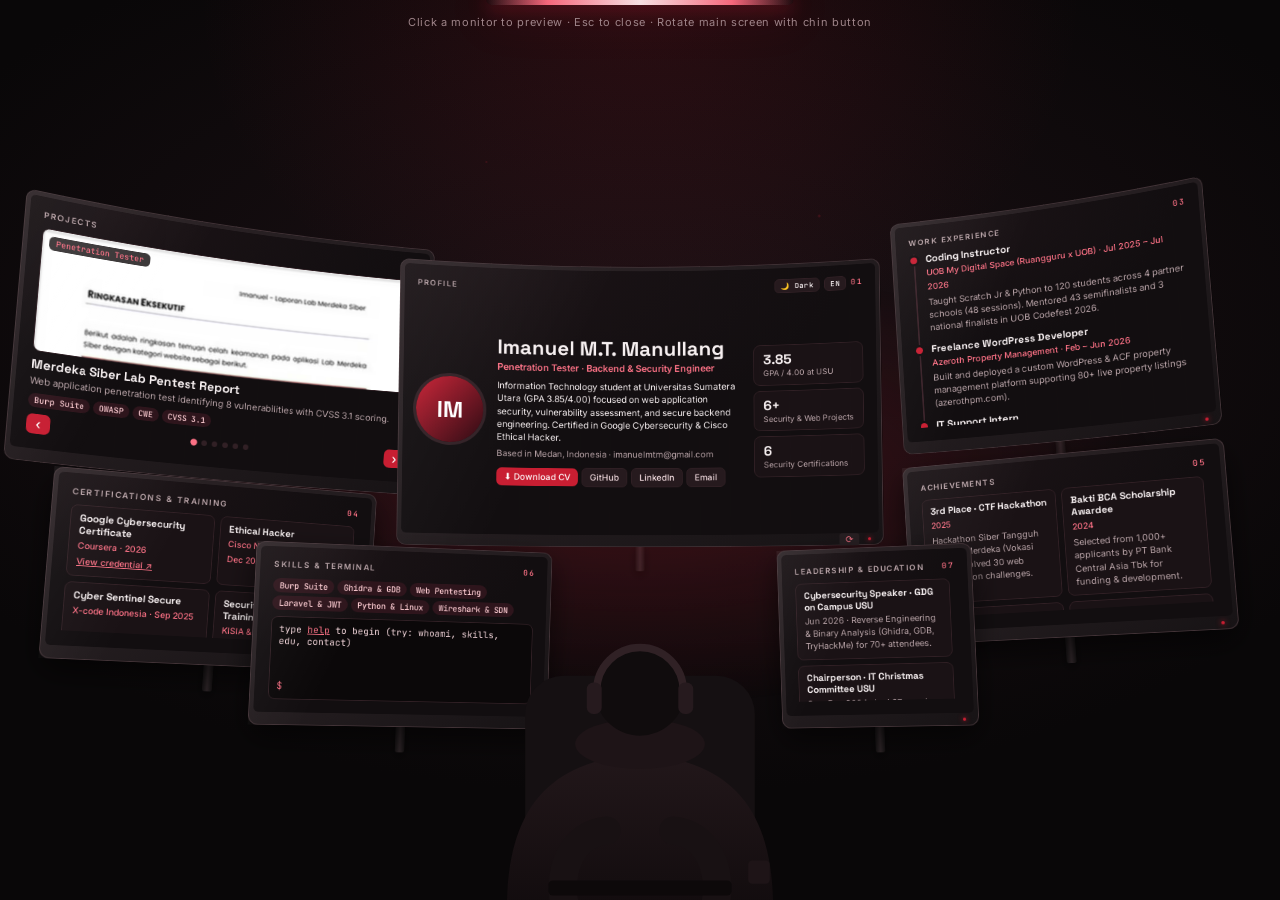
==== commit 2b0a1b53: "Update portfolio to 3D Monitor Wall design" ====
--- a/index.html
+++ b/index.html
@@ -1,622 +1,811 @@
 <!DOCTYPE html>
-<html lang="en">
-<head>
-<meta charset="UTF-8" />
-<meta name="viewport" content="width=device-width, initial-scale=1.0, viewport-fit=cover" />
-<title>Imanuel M.T. Manullang | Penetration Tester</title>
-<meta name="description" content="Imanuel M.T. Manullang is a Penetration Tester and Information Technology student who finds and reports vulnerabilities in web applications." />
-<link rel="preconnect" href="https://fonts.googleapis.com">
-<link rel="preconnect" href="https://fonts.gstatic.com" crossorigin>
-<link href="https://fonts.googleapis.com/css2?family=Inter:wght@400;500;600;700&display=swap" rel="stylesheet">
-<link rel="stylesheet" href="styles.css" />
-</head>
-<body>
-
-<!-- Icon sprite -->
-<svg width="0" height="0" style="position:absolute" aria-hidden="true" focusable="false">
-  <symbol id="i-arrow" viewBox="0 0 20 20">
-    <path fill-rule="evenodd" clip-rule="evenodd" d="M5.22 14.78a.75.75 0 001.06 0l7.22-7.22v5.69a.75.75 0 001.5 0v-7.5a.75.75 0 00-.75-.75h-7.5a.75.75 0 000 1.5h5.69l-7.22 7.22a.75.75 0 000 1.06z"/>
-  </symbol>
-  <symbol id="i-github" viewBox="0 0 24 24">
-    <path d="M12 .297c-6.63 0-12 5.373-12 12 0 5.303 3.438 9.8 8.205 11.385.6.113.82-.258.82-.577 0-.285-.01-1.04-.015-2.04-3.338.724-4.042-1.61-4.042-1.61C4.422 18.07 3.633 17.7 3.633 17.7c-1.087-.744.084-.729.084-.729 1.205.084 1.838 1.236 1.838 1.236 1.07 1.835 2.809 1.305 3.495.998.108-.776.417-1.305.76-1.605-2.665-.3-5.466-1.332-5.466-5.93 0-1.31.465-2.38 1.235-3.22-.135-.303-.54-1.523.105-3.176 0 0 1.005-.322 3.3 1.23.96-.267 1.98-.399 3-.405 1.02.006 2.04.138 3 .405 2.28-1.552 3.285-1.23 3.285-1.23.645 1.653.24 2.873.12 3.176.765.84 1.23 1.91 1.23 3.22 0 4.61-2.805 5.625-5.475 5.92.42.36.81 1.096.81 2.22 0 1.606-.015 2.896-.015 3.286 0 .315.21.69.825.57C20.565 22.092 24 17.592 24 12.297c0-6.627-5.373-12-12-12"/>
-  </symbol>
-  <symbol id="i-linkedin" viewBox="0 0 24 24">
-    <path d="M20.447 20.452h-3.554v-5.569c0-1.328-.027-3.037-1.852-3.037-1.853 0-2.136 1.445-2.136 2.939v5.667H9.351V9h3.414v1.561h.046c.477-.9 1.637-1.85 3.37-1.85 3.601 0 4.267 2.37 4.267 5.455v6.286zM5.337 7.433c-1.144 0-2.063-.926-2.063-2.065 0-1.138.92-2.063 2.063-2.063 1.14 0 2.064.925 2.064 2.063 0 1.139-.925 2.065-2.064 2.065zm1.782 13.019H3.555V9h3.564v11.452zM22.225 0H1.771C.792 0 0 .774 0 1.729v20.542C0 23.227.792 24 1.771 24h20.451C23.2 24 24 23.227 24 22.271V1.729C24 .774 23.2 0 22.222 0h.003z"/>
-  </symbol>
-  <symbol id="i-mail" viewBox="0 0 24 24">
-    <path d="M20 4H4a2 2 0 0 0-2 2v12a2 2 0 0 0 2 2h16a2 2 0 0 0 2-2V6a2 2 0 0 0-2-2zm0 4-8 5-8-5V6l8 5 8-5v2z"/>
-  </symbol>
+<html lang="en"><head><meta charset="utf-8">
+<meta name="viewport" content="width=device-width, initial-scale=1, viewport-fit=cover">
+<title>Imanuel M.T. Manullang – Penetration Tester & Backend Engineer</title>
+<meta name="description" content="Portfolio of Imanuel M.T. Manullang: Penetration Tester, Backend Engineer, and Information Technology student at Universitas Sumatera Utara.">
+<meta property="og:title" content="Imanuel M.T. Manullang – Penetration Tester Portfolio"><meta property="og:description" content="Interactive 3D monitor-wall portfolio of Imanuel M.T. Manullang."><meta property="og:type" content="website">
+<link rel="icon" type="image/png" href="images/logo.png">
+<link href="https://fonts.googleapis.com/css2?family=Inter:wght@400;500;600;700&family=JetBrains+Mono:wght@400;500&family=Space+Grotesk:wght@500;600;700&display=swap" rel="stylesheet">
+<style id="theme-style">
+:root{
+  --persp:1700px;--cam:12;--g:.22;
+  --bg:#090708;--bg-top:#1d1115;
+  --ac:#c81e32;--ac-hov:#dc2638;--ac2:#fb7185;--glow-rgb:200,30,50;
+  --tx:#f6eff0;--mu:#b8a3a7;--pn:#120e10;--pn2:#1b1316;
+  --cd:#1a1215;--bd:#312025;--tag-bg:#2e151c;--tag-tx:#fecdd3;
+  --btn-g:#261a1e;--btn-gt:#f3dce0;--tl-bd:#3a2229;--term-bg:#0b0809;--term-tx:#f2d5da;
+  --sh-top:rgba(255,255,255,.06);--sh-vig:rgba(0,0,0,.38)
+}
+body.screen-light{
+  --tx:#1c1214;--mu:#664f54;--pn:#faf5f6;--pn2:#f2e8ea;
+  --cd:#ffffff;--bd:#e5d4d8;--tag-bg:#ffe4e8;--tag-tx:#9f1239;
+  --ac2:#be123c;--btn-g:#ece0e3;--btn-gt:#2e181d;--tl-bd:#dfc8cd;--term-bg:#161012;--term-tx:#f5dce0;
+  --sh-top:rgba(255,255,255,.45);--sh-vig:rgba(40,15,22,.08)
+}
+</style>
+<style>
+*{box-sizing:border-box}
+html,body{margin:0;height:100%;background:var(--bg);color:var(--tx);font:13px/1.48 Inter,system-ui,sans-serif;overflow:hidden;-webkit-font-smoothing:antialiased}
+body.stack{overflow:auto}
+
+/* ===== NIGHT STUDIO ROOM ENVIRONMENT (Always Night Mode, Strictly Behind Monitors) ===== */
+.stage{position:fixed;inset:0;z-index:2;overflow:hidden;background:radial-gradient(85% 68% at 50% 38%,var(--bg-top),var(--bg) 74%)}
+body.focus .stage{z-index:45}
+.room-lamp{position:absolute;top:0;left:50%;transform:translateX(-50%);width:clamp(260px,24vw,380px);height:5px;background:linear-gradient(90deg,transparent,var(--ac2) 20%,#fff 50%,var(--ac2) 80%,transparent);border-radius:0 0 8px 8px;box-shadow:0 2px 18px rgba(var(--glow-rgb),.7),0 6px 45px rgba(var(--glow-rgb),.45);z-index:0;pointer-events:none;transition:opacity .5s}
+.room-cone{position:absolute;inset:0;background:radial-gradient(48% 55% at 50% 0%,rgba(var(--glow-rgb),.14),transparent 72%);z-index:0;pointer-events:none;transition:opacity .5s}
+.room-ambient{position:absolute;inset:0;pointer-events:none;z-index:0;background:radial-gradient(2px 2px at 22% 28%,rgba(var(--glow-rgb),.32),transparent),radial-gradient(1.5px 1.5px at 38% 18%,rgba(var(--glow-rgb),.24),transparent),radial-gradient(2px 2px at 64% 24%,rgba(var(--glow-rgb),.28),transparent),radial-gradient(1.5px 1.5px at 77% 34%,rgba(var(--glow-rgb),.2),transparent);transition:opacity .5s}
+
+/* ===== 3D WORLD & MONITOR ARMS (Stands strictly behind all monitors) ===== */
+.arms{position:absolute;inset:0;perspective:var(--persp);perspective-origin:50% 54%;pointer-events:none;z-index:1}
+.arm-holder{position:absolute;left:50%;top:54%;margin-left:calc(var(--w)*-.5px);margin-top:calc(var(--h)*-.5px);width:calc(var(--w)*1px);height:calc(var(--h)*1px);transition:transform 1.35s cubic-bezier(.22,1,.32,1)}
+.arm{position:absolute;left:50%;bottom:-32px;width:12px;height:40px;margin-left:-6px;background:linear-gradient(90deg,#141112,#2e2528,#141112);border-radius:3px;box-shadow:0 6px 14px rgba(0,0,0,.6)}
+body.focus .arms{opacity:.15;transition:opacity .5s}
+
+.world{position:absolute;inset:0;perspective:var(--persp);perspective-origin:50% 54%;transform-style:flat;z-index:2}
+.bgp{position:absolute;left:50%;top:54%;pointer-events:none;z-index:0}
+
+/* ===== MONITORS & SLOWER SMOOTH HOVER/FOCUS ANIMATION ===== */
+.mon{position:absolute;left:50%;top:54%;margin-left:calc(var(--w)*-.5px);margin-top:calc(var(--h)*-.5px);width:calc(var(--w)*1px);height:calc(var(--h)*1px);transform-style:preserve-3d;transition:transform 1.35s cubic-bezier(.22,1,.32,1);outline:0;cursor:pointer;z-index:var(--zi,2)}
+body:not(.focus) .mon:hover,body:not(.focus) .mon:focus-visible{--g:.48;z-index:25!important}
+body.focus .mon:not(.focus){--g:.04;pointer-events:none}
+.mon.focus{--g:.52;cursor:default;z-index:50!important;transform-style:flat;transition:transform 1.1s cubic-bezier(.22,1,.32,1)}
+.mon.focus .rotor{transform-style:flat}
+
+.glow{position:absolute;inset:-28px;border-radius:36px;background:radial-gradient(closest-side,rgba(var(--glow-rgb),var(--g)),rgba(var(--glow-rgb),0) 78%);transform:translateZ(-10px);transition:opacity .5s;pointer-events:none}
+.mon.focus .glow{display:none}
+.ring{position:absolute;inset:-4px;border:2px solid var(--ac2);border-radius:15px;opacity:0;transform:translateZ(50px);pointer-events:none;z-index:12}
+.mon:focus-visible .ring{opacity:1}
+
+.rotor{position:absolute;inset:0;transform-style:preserve-3d}
+.fr{position:absolute;inset:0;border-radius:12px;padding:6px 6px 16px;background:linear-gradient(145deg,#2e2528,#171315);box-shadow:inset 0 0 0 1px #423337,0 16px 38px rgba(0,0,0,.6)}
+.led{position:absolute;right:16px;bottom:6px;width:4px;height:4px;border-radius:50%;background:var(--ac);box-shadow:0 0 6px var(--ac)}
+.panel{position:relative;width:100%;height:100%;border-radius:6px;overflow:hidden;background:radial-gradient(120% 100% at 20% 0,var(--pn2),var(--pn) 62%);color:var(--tx);padding:15px 17px;transition:background .3s,color .3s}
+.sheen{position:absolute;inset:0;pointer-events:none;background:linear-gradient(115deg,var(--sh-top),transparent 36%),radial-gradient(130% 130% at 50% 50%,transparent 68%,var(--sh-vig))}
+.dim{position:absolute;inset:0;background:rgba(7,5,6,.8);opacity:0;pointer-events:none;transition:opacity .5s;border-radius:12px;z-index:9}
+body.focus .mon:not(.focus) .dim{opacity:1}
+
+/* ===== 3D CURVED STRIPS (Top 3 Monitors) + LIVE INTERACTION ===== */
+.strips{position:absolute;left:50%;top:0;width:0;height:0;transform-style:preserve-3d;pointer-events:none;transition:opacity .3s}
+.st{position:absolute;top:0;overflow:hidden;backface-visibility:hidden}
+.mon.curved:not(.focus):not(.rot-anim) .rotor>.fr{opacity:0;transform:translateZ(18px);pointer-events:auto}
+.mon:not(.curved) .strips,.mon.focus .strips,.mon.rot-anim .strips{display:none}
+
+.rotctl{position:absolute;right:34px;bottom:-1px;width:26px;height:16px;border:0;border-radius:4px;background:#261e21;color:var(--ac2);font-size:12px;line-height:1;cursor:pointer;transform:translateZ(35px);z-index:10}
+.mon.focus .rotctl{transform:none}
+.rotctl:hover,.rotctl:focus-visible{background:var(--ac);color:#fff;outline:0}
+.handle{position:absolute;right:-8px;bottom:-8px;width:22px;height:22px;border-radius:50%;border:2px solid var(--ac2);opacity:0;cursor:grab;transform:translateZ(35px);touch-action:none;transition:opacity .2s;z-index:10}
+.mon.focus .handle{transform:none}
+.mon:hover .handle{opacity:.7}
+
+/* ===== UI INSIDE SCREENS ===== */
+h1,h2,h3{font-family:'Space Grotesk',sans-serif;margin:0;color:var(--tx)}
+.ph{display:flex;justify-content:space-between;align-items:center;color:var(--mu);font-size:10px;font-weight:600;letter-spacing:.15em;text-transform:uppercase;margin-bottom:8px}
+.ph b{color:var(--ac2);font-family:'JetBrains Mono',monospace;font-weight:500}
+.ph-right{display:flex;align-items:center;gap:6px}
+.tbtn{font:600 9.5px 'JetBrains Mono',monospace;color:var(--tx);background:var(--btn-g);border:1px solid var(--bd);border-radius:6px;padding:2px 7px;cursor:pointer;letter-spacing:.04em;transition:background .2s,border-color .2s}
+.tbtn:hover{background:var(--ac);color:#fff;border-color:var(--ac)}
+p{margin:5px 0}.mu{color:var(--mu)}
+.tag{font:500 10px 'JetBrains Mono',monospace;font-style:normal;padding:2px 7px;border-radius:99px;background:var(--tag-bg);color:var(--tag-tx);margin:2px 4px 2px 0;display:inline-block}
+.btn,.ar{font:500 11.5px Inter;color:#fff;background:var(--ac);border:0;border-radius:7px;padding:5px 10px;margin:4px 5px 0 0;text-decoration:none;display:inline-block;cursor:pointer;transition:background .2s,transform .15s}
+.btn:hover,.ar:hover{background:var(--ac-hov);transform:translateY(-1px)}
+.btn.g{background:var(--btn-g);color:var(--btn-gt);border:1px solid var(--bd)}
+.btn.g:hover{background:var(--ac);color:#fff;border-color:var(--ac)}
+
+/* Main Monitor (Profile) */
+.pg{display:grid;grid-template-columns:auto 1fr auto;gap:18px;align-items:center;height:calc(100% - 26px)}
+.av{width:88px;height:88px;border-radius:50%;display:grid;place-items:center;font:700 30px 'Space Grotesk';color:#fff;background:linear-gradient(135deg,var(--ac),#2a0810);box-shadow:0 0 0 4px var(--bd)}
+.pg h1{font-size:27px;line-height:1.12}
+.role{color:var(--ac2);font-weight:600;font-size:12.5px;margin:3px 0 6px}
+.sum{font-size:12px;line-height:1.45}
+.facts{list-style:none;margin:0;padding:0;display:grid;gap:7px;min-width:118px}
+.facts li{background:var(--cd);border:1px solid var(--bd);border-radius:9px;padding:7px 12px;color:var(--mu);font-size:10.5px}
+.facts b{display:block;font:700 18px 'Space Grotesk';color:var(--tx)}
+.portrait .pg{grid-template-columns:1fr;justify-items:center;text-align:center;align-content:start;gap:10px;padding-top:4px}
+.portrait .facts{grid-template-columns:repeat(3,1fr);width:100%}
+.portrait .pg h1{font-size:24px}
+
+/* Projects Carousel & Real Screenshots */
+.car{display:flex;flex-direction:column;height:calc(100% - 26px)}
+.vp{flex:1;min-height:0;overflow:hidden;border-radius:9px;touch-action:pan-y}
+.track{display:flex;height:100%;transition:transform .6s cubic-bezier(.3,.8,.3,1)}
+.slide{flex:0 0 100%;display:grid;grid-template-rows:1fr auto;gap:7px;cursor:pointer}
+.th{position:relative;border-radius:9px;overflow:hidden;display:grid;place-items:center;font:700 54px 'Space Grotesk';color:rgba(255,255,255,.3);background:#1a1114;border:1px solid var(--bd)}
+.th img{width:100%;height:100%;object-fit:cover;object-position:top center;display:block}
+.th-badge{position:absolute;left:8px;top:8px;padding:2px 8px;border-radius:6px;background:rgba(15,10,12,.82);color:var(--ac2);font:500 10px 'JetBrains Mono',monospace;backdrop-filter:blur(4px)}
+.sb h3{font-size:15.5px;line-height:1.2}.sb p{color:var(--mu);font-size:11.5px;margin:2px 0 4px;display:-webkit-box;-webkit-line-clamp:2;-webkit-box-orient:vertical;overflow:hidden}
+.nav{display:flex;justify-content:space-between;align-items:center;padding-top:6px}
+.dot{display:inline-block;width:7px;height:7px;border-radius:50%;background:var(--bd);margin:0 3px;cursor:pointer;transition:.2s}
+.dot.on{background:var(--ac2);transform:scale(1.2)}
+.ar{padding:2px 11px;margin:0;font-size:16px}
+.detail{display:none;height:calc(100% - 26px);overflow:auto;padding-right:4px}
+.mon.detail .car{display:none}.mon.detail .detail{display:block}
+.shots{display:grid;grid-template-columns:repeat(2,1fr);gap:10px;margin:10px 0}
+.shots img{width:100%;aspect-ratio:16/10;object-fit:cover;object-position:top;border-radius:8px;border:1px solid var(--bd)}
+
+/* Timeline & Scrollable Panels */
+.scroll{overflow:auto;height:calc(100% - 26px);padding-right:6px;scrollbar-width:thin;scrollbar-color:var(--ac) transparent}
+.scroll::-webkit-scrollbar{width:6px}.scroll::-webkit-scrollbar-thumb{background:var(--ac);border-radius:9px}
+.tl{border-left:2px solid var(--tl-bd);margin-left:5px;padding-left:14px}
+.tl>div{position:relative;margin-bottom:12px}
+.tl>div:before{content:'';position:absolute;left:-20px;top:4px;width:9px;height:9px;border-radius:50%;background:var(--ac);box-shadow:0 0 0 3px var(--pn)}
+.tl h3{font-size:13px;line-height:1.25}.tl small{color:var(--ac2);font-weight:500;font-size:11px}.tl p{color:var(--mu);font-size:11.5px;margin:3px 0}
+
+/* Cards (Certs, Achievements, Community) */
+.cards{display:grid;grid-template-columns:1fr 1fr;gap:7px;height:calc(100% - 26px);overflow:auto;padding-right:4px;scrollbar-width:thin;scrollbar-color:var(--ac) transparent}
+.card{background:var(--cd);border:1px solid var(--bd);border-radius:8px;padding:8px 10px}
+.card h3{font-size:12px;line-height:1.25}.card small{color:var(--ac2);font-size:10.5px;font-weight:500}.card p{font-size:11px;margin:3px 0 0}
+.card a{color:var(--ac2);font-size:10.5px;font-weight:500;text-decoration:underline}
+
+/* Skills & Terminal */
+.term{font:11.5px 'JetBrains Mono',monospace;background:var(--term-bg);border:1px solid var(--bd);border-radius:8px;padding:7px 9px;height:calc(100% - 74px);display:flex;flex-direction:column;cursor:text}
+.tout{flex:1;overflow:auto;color:var(--term-tx);scrollbar-width:none}.tout div{white-space:pre-wrap;margin-bottom:2px}.tout u{color:var(--ac2)}
+.ti{display:flex;gap:6px;color:var(--ac2)}.ti input{flex:1;background:none;border:0;color:#fff;font:inherit;outline:0}
+.chips{display:flex;flex-wrap:wrap;margin-bottom:6px}
+.chips .tag{font-size:10.5px;padding:2px 8px;transition:.2s;cursor:pointer}.chips .tag:hover{transform:translateY(-2px);background:var(--ac);color:#fff}
+
+.close{position:fixed;top:18px;right:18px;z-index:60;display:none;background:#1f1417;color:#f6eff0;border:1px solid var(--bd);border-radius:9px;padding:8px 14px;font:500 13px Inter;cursor:pointer}
+body.focus .close{display:block}.close:hover,.close:focus-visible{background:var(--ac);outline:0}
+.hint{position:fixed;top:14px;left:0;right:0;text-align:center;color:#9e8489;font-size:11px;letter-spacing:.06em;z-index:5;pointer-events:none}
+
+/* ===== CENTER PERSON & DESK (No arch highlight, no line over monitors, behind focus preview) ===== */
+.me{position:fixed;left:50%;bottom:-1vh;transform:translateX(-50%);width:clamp(225px,26vw,396px);z-index:30;pointer-events:none;transition:opacity .5s}
+.desk{position:fixed;left:0;right:0;bottom:0;height:16vh;z-index:1;pointer-events:none;background:linear-gradient(to bottom,transparent 0%,#070506 90%);transition:opacity .5s}
+.haze{position:fixed;inset:0;z-index:1;pointer-events:none;transition:opacity .5s;background:radial-gradient(75% 65% at 50% 46%,transparent 60%,rgba(6,4,5,.65))}
+body.focus .world{z-index:45}
+body.focus .me{z-index:1;opacity:.12}
+body.focus .haze,body.focus .desk,body.focus .room-lamp,body.focus .room-cone,body.focus .room-ambient{opacity:.14}
+
+/* mobile / tablet stack */
+.stack .stage{position:relative;perspective:none;overflow:visible;padding:44px 14px 30px;min-height:100%}
+.stack .world{position:static;perspective:none;transform:none;width:auto;height:auto;display:grid;grid-template-columns:repeat(auto-fit,minmax(min(100%,330px),1fr));gap:20px;max-width:1000px;margin:auto}
+.stack .world>.mon.main{grid-column:1/-1}
+.stack .mon{position:relative;left:auto;top:auto;margin:0;width:100%;height:auto;transform:perspective(900px) rotateX(5deg)!important}
+.stack .rotor,.stack .fr{position:relative;inset:auto;opacity:1!important;transform:none!important}.stack .panel{height:auto;min-height:230px}.stack .scroll,.stack .term,.stack .cards{height:260px}.stack .car{height:320px}
+.stack .glow,.stack .arms,.stack .strips,.stack .dim,.stack .ring,.stack .bgp,.stack .me,.stack .desk,.stack .spot,.stack .room-lamp,.stack .room-cone,.stack .handle{display:none}
+.stack .rotctl{bottom:2px;width:44px;height:30px;right:30px}
+.stack .pg{grid-template-columns:1fr;justify-items:center;text-align:center;height:auto}.stack .hint{position:absolute}
+@media(prefers-reduced-motion:reduce){.mon,.arm-holder,.spot,.track{transition:opacity .2s!important}}
+</style></head><body>
+<div class="hint" id="hint">Click a monitor to preview · Esc to close · Rotate main screen with chin button</div>
+<button class="close" id="close">Close ✕</button>
+<main class="stage" id="stage"><div class="room-lamp" aria-hidden="true"></div><div class="room-cone" aria-hidden="true"></div><div class="room-ambient" aria-hidden="true"></div><div class="arms" id="arms"></div><div class="world" id="world"></div></main>
+<div class="haze"></div><div class="desk"></div>
+<svg class="me" viewBox="0 0 400 430" role="img" aria-label="Developer wearing headphones, seen from behind, seated at a desk">
+<defs><linearGradient id="hd" x1="0" y1="0" x2="0" y2="1"><stop offset="0" stop-color="#22171a"/><stop offset="1" stop-color="#120c0e"/></linearGradient></defs>
+<rect x="62" y="150" width="276" height="270" rx="46" fill="#151012"/>
+<path d="M40 430C40 310 90 252 200 244C310 252 360 310 360 430Z" fill="url(#hd)"/>
+<ellipse cx="200" cy="232" rx="78" ry="30" fill="#1e1417"/>
+<circle cx="200" cy="168" r="54" fill="#100c0d"/><path d="M148 168a52 52 0 0 1 104 0" fill="none" stroke="#302125" stroke-width="9"/>
+<rect x="136" y="158" width="18" height="38" rx="8" fill="#261a1e"/><rect x="246" y="158" width="18" height="38" rx="8" fill="#261a1e"/>
+<path d="M110 430C100 380 120 340 160 336M290 430C300 380 280 340 240 336" fill="none" stroke="#181113" stroke-width="34" stroke-linecap="round"/>
+<rect x="90" y="396" width="220" height="18" rx="5" fill="#0d090a"/><rect x="330" y="372" width="26" height="28" rx="5" fill="#1e1417"/>
 </svg>
-
-<a class="skip-link" href="#content">Skip to content</a>
-<div class="spotlight" aria-hidden="true"></div>
-
-<button type="button" class="menu-toggle" aria-expanded="false" aria-controls="mobileMenu" aria-label="Open menu">
-  <svg class="icon-burger" viewBox="0 0 24 24" aria-hidden="true"><path d="M4 6h16M4 12h16M4 18h16" stroke="currentColor" stroke-width="2" stroke-linecap="round"/></svg>
-  <svg class="icon-close" viewBox="0 0 24 24" aria-hidden="true"><path d="M6 6l12 12M18 6L6 18" stroke="currentColor" stroke-width="2" stroke-linecap="round"/></svg>
-</button>
-
-<div class="page">
-
-  <!-- ============ Sidebar ============ -->
-  <header class="sidebar">
-    <div>
-      <h1><a href="#about">Imanuel M.T. Manullang</a></h1>
-      <p class="role">Penetration Tester</p>
-      <p class="tagline">I find security flaws in web applications before attackers do, and write clear reports that help teams fix them.</p>
-
-      <nav class="nav" aria-label="Sections">
-        <ul>
-          <li><a class="nav-link active" href="#about"><span class="nav-indicator"></span><span class="nav-text">About</span></a></li>
-          <li><a class="nav-link" href="#experience"><span class="nav-indicator"></span><span class="nav-text">Experience</span></a></li>
-          <li><a class="nav-link" href="#projects"><span class="nav-indicator"></span><span class="nav-text">Projects</span></a></li>
-          <li><a class="nav-link" href="#certificates"><span class="nav-indicator"></span><span class="nav-text">Certificates &amp; Training</span></a></li>
-          <li><a class="nav-link" href="#achievements"><span class="nav-indicator"></span><span class="nav-text">Achievements</span></a></li>
-        </ul>
-      </nav>
+<script>
+/* ===== THEME STORAGE & DEFAULT CONFIG ===== */
+const DEFAULT_THEME={
+  dark:{
+    '--bg':'#090708','--bg-top':'#1d1115',
+    '--ac':'#c81e32','--ac-hov':'#dc2638','--ac2':'#fb7185','--glow-rgb':'200,30,50',
+    '--tx':'#f6eff0','--mu':'#b8a3a7','--pn':'#120e10','--pn2':'#1b1316',
+    '--cd':'#1a1215','--bd':'#312025','--tag-bg':'#2e151c','--tag-tx':'#fecdd3',
+    '--btn-g':'#261a1e','--btn-gt':'#f3dce0','--tl-bd':'#3a2229','--term-bg':'#0b0809','--term-tx':'#f2d5da'
+  },
+  light:{
+    '--tx':'#1c1214','--mu':'#664f54','--pn':'#faf5f6','--pn2':'#f2e8ea',
+    '--cd':'#ffffff','--bd':'#e5d4d8','--tag-bg':'#ffe4e8','--tag-tx':'#9f1239',
+    '--ac2':'#be123c','--btn-g':'#ece0e3','--btn-gt':'#2e181d','--tl-bd':'#dfc8cd','--term-bg':'#161012','--term-tx':'#f5dce0'
+  }
+};
+let THEME=JSON.parse(JSON.stringify(DEFAULT_THEME));
+try{
+  const saved=localStorage.getItem('im_portfolio_theme_v1');
+  if(saved){const parsed=JSON.parse(saved);if(parsed&&parsed.dark&&parsed.light)THEME=parsed}
+}catch(e){}
+
+function hexToRgbStr(hex){
+  const m=/^#?([a-f\d]{2})([a-f\d]{2})([a-f\d]{2})$/i.exec(hex||'');
+  return m?`${parseInt(m[1],16)},${parseInt(m[2],16)},${parseInt(m[3],16)}`:'200,30,50';
+}
+function buildThemeCss(t){
+  t.dark['--glow-rgb']=hexToRgbStr(t.dark['--ac']);
+  const dVars=Object.entries(t.dark).map(([k,v])=>`${k}:${v}`).join(';');
+  const lVars=Object.entries(t.light).map(([k,v])=>`${k}:${v}`).join(';');
+  return `:root{--persp:1700px;--cam:12;--g:.22;${dVars};--sh-top:rgba(255,255,255,.06);--sh-vig:rgba(0,0,0,.38)}\nbody.screen-light{${lVars};--sh-top:rgba(255,255,255,.45);--sh-vig:rgba(40,15,22,.08)}`;
+}
+function applyTheme(t,rebuildStrips=false){
+  const el=document.getElementById('theme-style');
+  if(el)el.textContent=buildThemeCss(t);
+  const wg=document.getElementById('wg');
+  if(wg)wg.style.background=`radial-gradient(55% 50% at 50% 50%,rgba(${t.dark['--glow-rgb']},.22),transparent 70%)`;
+  if(rebuildStrips&&typeof renderAll==='function')renderAll();
+}
+applyTheme(THEME,false);
+
+/* ===== BILINGUAL CV & PORTFOLIO DATA (Imanuel M.T. Manullang) ===== */
+const ASSET_PREFIX=window.__ASSET_PREFIX||'';
+const I18N={
+  en:{
+    hint:'Click a monitor to preview · Esc to close · Rotate main screen with chin button',
+    close:'Close ✕',
+    based:'Based in',
+    dlCv:'⬇ Download CV',
+    viewCred:'View credential ↗',
+    liveDemo:'Live / Report ↗',
+    repo:'GitHub Repo ↗',
+    back:'‹ Back',
+    termInit:'type <u>help</u> to begin (try: whoami, skills, edu, contact)',
+    names:{main:'Profile',projects:'Projects',exp:'Work Experience',certs:'Certifications & Training',ach:'Achievements',interests:'Skills & Terminal',community:'Leadership & Education'},
+    profile:{
+      name:'Imanuel M.T. Manullang',ini:'IM',
+      role:'Penetration Tester · Backend & Security Engineer',
+      sum:'Information Technology student at Universitas Sumatera Utara (GPA 3.85/4.00) focused on web application security, vulnerability assessment, and secure backend engineering. Certified in Google Cybersecurity & Cisco Ethical Hacker.',
+      loc:'Medan, Indonesia · imanuelmtm@gmail.com',
+      facts:[['3.85','GPA / 4.00 at USU'],['6+','Security & Web Projects'],['6','Security Certifications']]
+    },
+    projects:[
+      {t:'Merdeka Siber Lab Pentest Report',role:'Penetration Tester',img:'images/proj-merdeka-report.avif',shots:['images/proj-merdeka-report.avif'],tags:['Burp Suite','OWASP','CWE','CVSS 3.1'],url:'https://drive.google.com/file/d/16enmjDkdSbmKZDZFic-MVA8EXvRhiY6D/view?usp=sharing',repo:'',d:'Web application penetration test identifying 8 vulnerabilities with CVSS 3.1 scoring.',long:'Conducted penetration testing on a simulated web application using Burp Suite (Proxy, Intruder, Repeater) to identify and document 8 vulnerabilities including Open Redirect, Username Enumeration, IDOR, and Unrestricted File Upload. Delivered technical mitigation recommendations based on CVSS 3.1 and OWASP/CWE.'},
+      {t:'ITLG Lab Management System',role:'Backend Engineer',img:'images/proj-itlg-dashboard.avif',shots:['images/proj-itlg-dashboard.avif','images/proj-itlg-login.avif'],tags:['Laravel','REST API','JWT','PostgreSQL'],url:'http://itlgcloud.my.id/',repo:'https://github.com/welmnlg/lab_management_system',d:'Secured laboratory backend platform with JWT auth, RBAC, and QR attendance.',long:'Engineered the backend architecture (Laravel, REST APIs) of a laboratory platform, securing APIs with JWT authentication and role-based access control (Admin, Assistant, User). Built a QR-based attendance and access system with real-time monitoring on PostgreSQL.'},
+      {t:'ERP Prototype: Toko Aini',role:'Business Analyst & Designer',img:'images/cover-erp.avif',shots:['images/cover-erp.avif'],tags:['Figma','Business Analysis','ERP Design'],url:'https://figma.com/design/YYNlt8YzztwNar942dcp1G/ESD',repo:'',d:'End-to-end ERP prototype for inventory, sales, finance, and HR modules.',long:'Analyzed sales, inventory, finance, and HR processes at a 15-year manual uniform retailer, then prototyped Inventory, Admin, and Employee ERP modules with real-time stock synchronization and role-based access control.'},
+      {t:'Go Campus – Semantic Search',role:'Backend Developer',img:'images/proj-gocampus-home.avif',shots:['images/proj-gocampus-home.avif','images/proj-gocampus-protege.avif'],tags:['Protégé','RDF','Laravel','PHP'],url:'',repo:'',d:'Semantic web search engine for Indonesian universities modeled in Protégé & RDF.',long:'Built a semantic web-based search engine for universities across Indonesia, modeled in Protégé with a structured RDF dataset to deliver high-precision campus search results. Earned an A grade in the Semantic Web course.'},
+      {t:'AmbiVerse – UTBK Platform',role:'Backend Developer',img:'images/proj-ambiverse-home.avif',shots:['images/proj-ambiverse-home.avif','images/proj-ambiverse-admin.avif'],tags:['PHP','Laravel','MySQL','JavaScript'],url:'',repo:'https://github.com/welmnlg/ambiverse',d:'All-in-one UTBK/SNBT exam prep platform. Winner, 1st Best Final Project.',long:'Developed core backend features and question package CRUD systems for high school students preparing for Indonesia\'s UTBK/SNBT entrance exams. Winner of 1st Best Final Project at HIMATIF x ITLG Mini Competition 2022.'},
+      {t:'Pandhu: Trip Helper',role:'Fullstack Developer',img:'images/proj-pandhu-home.avif',shots:['images/proj-pandhu-home.avif','images/proj-pandhu-admin.avif'],tags:['Laravel','MySQL','Tailwind','Bootstrap'],url:'',repo:'',d:'TripAdvisor-inspired travel discovery platform with full CMS & CRUD.',long:'Built a centralized travel discovery platform with a custom admin panel and full CMS for managing attractions, accommodations, and restaurants with validated Laravel CRUD routes.'}
+    ],
+    experience:[
+      {co:'UOB My Digital Space (Ruangguru x UOB)',role:'Coding Instructor',period:'Jul 2025 – Jul 2026',txt:'Taught Scratch Jr & Python to 120 students across 4 partner schools (48 sessions). Mentored 43 semifinalists and 3 national finalists in UOB Codefest 2026.'},
+      {co:'Azeroth Property Management',role:'Freelance WordPress Developer',period:'Feb – Jun 2026',txt:'Built and deployed a custom WordPress & ACF property management platform supporting 80+ live property listings (azerothpm.com).'},
+      {co:'Kanwil Ditjen Perbendaharaan Sumatera Utara',role:'IT Support Intern',period:'Mar – Jun 2025',txt:'Provided daily ICT troubleshooting & Monev, delivered phishing-awareness training to 40+ staff, and built a Google Sites reporting dashboard.'},
+      {co:'IT Laboratory Group (ITLG), USU',role:'Laboratory Teaching Assistant',period:'Sep 2023 – Dec 2025',txt:'Instructed 5 IT practicum courses for 150+ students, guided the Top 1 Best Final Project group, and mentored SDN network implementations.'}
+    ],
+    certs:[
+      {n:'Google Cybersecurity Certificate',i:'Coursera',y:'2026',u:'https://coursera.org/account/accomplishments/specialization/C41JAGXEO7JL'},
+      {n:'Ethical Hacker',i:'Cisco Networking Academy',y:'Dec 2024',u:''},
+      {n:'Cyber Sentinel Secure',i:'X-code Indonesia',y:'Sep 2025',u:''},
+      {n:'Security Manpower Training (SMTP)',i:'KISIA & NSHC',y:'Sep 2024',u:''},
+      {n:'NDG Linux Essentials',i:'Cisco Networking Academy',y:'Apr 2024',u:''},
+      {n:'Android App Security Fundamentals',i:'Mobile Hacking Lab',y:'2024',u:''}
+    ],
+    ach:[
+      {t:'3rd Place · CTF Hackathon',y:'2025',d:'Hackathon Siber Tangguh Bangsa Merdeka (Vokasi USU) – solved 30 web exploitation challenges.'},
+      {t:'Bakti BCA Scholarship Awardee',y:'2024',d:'Selected from 1,000+ applicants by PT Bank Central Asia Tbk for funding & development.'},
+      {t:'1st Place · Business Impact Plan',y:'2024',d:'BCA University Competition – drove sales growth & awareness for MSME "Inaklin".'},
+      {t:'1st Winner · Best Final Project',y:'2022',d:'HIMATIF x ITLG Competition – best web programming project for AmbiVerse.'}
+    ],
+    community:[
+      {n:'Cybersecurity Speaker · GDG on Campus USU',d:'Jun 2026 · Reverse Engineering & Binary Analysis (Ghidra, GDB, TryHackMe) for 70+ attendees.'},
+      {n:'Chairperson · IT Christmas Committee USU',d:'Sep–Dec 2024 · Led 67 members across 7 divisions for 200+ attendees; raised Rp31M+.'},
+      {n:'Universitas Sumatera Utara (USU)',d:'2022–Present · Bachelor of Information Technology (GPA 3.85 / 4.00).'}
+    ],
+    interests:['Burp Suite','Ghidra & GDB','Web Pentesting','Laravel & JWT','Python & Linux','Wireshark & SDN']
+  },
+  id:{
+    hint:'Klik monitor untuk preview · Esc untuk tutup · Putar layar utama dengan tombol di bawah monitor',
+    close:'Tutup ✕',
+    based:'Domisili',
+    dlCv:'⬇ Unduh CV',
+    viewCred:'Lihat kredensial ↗',
+    liveDemo:'Buka Proyek / Laporan ↗',
+    repo:'Repositori GitHub ↗',
+    back:'‹ Kembali',
+    termInit:'ketik <u>help</u> untuk mulai (coba: whoami, skills, edu, contact)',
+    names:{main:'Profil',projects:'Proyek',exp:'Pengalaman Kerja',certs:'Sertifikasi & Pelatihan',ach:'Pencapaian',interests:'Keahlian & Terminal',community:'Organisasi & Pendidikan'},
+    profile:{
+      name:'Imanuel M.T. Manullang',ini:'IM',
+      role:'Penetration Tester · Backend & Security Engineer',
+      sum:'Mahasiswa Teknologi Informasi Universitas Sumatera Utara (IPK 3.85/4.00) dengan fokus pada keamanan aplikasi web, pengujian penetrasi, dan rekayasa backend. Tersertifikasi Google Cybersecurity & Cisco Ethical Hacker.',
+      loc:'Medan, Indonesia · imanuelmtm@gmail.com',
+      facts:[['3.85','IPK / 4.00 di USU'],['6+','Proyek Keamanan & Web'],['6','Sertifikasi Keamanan']]
+    },
+    projects:[
+      {t:'Laporan Pentest Web: Merdeka Siber Lab',role:'Penetration Tester',img:'images/proj-merdeka-report.avif',shots:['images/proj-merdeka-report.avif'],tags:['Burp Suite','OWASP','CWE','CVSS 3.1'],url:'https://drive.google.com/file/d/16enmjDkdSbmKZDZFic-MVA8EXvRhiY6D/view?usp=sharing',repo:'',d:'Pengujian penetrasi aplikasi web yang mendokumentasikan 8 celah keamanan (CVSS 3.1).',long:'Melakukan pengujian penetrasi pada aplikasi web simulasi menggunakan Burp Suite (Proxy, Intruder, Repeater) untuk mengidentifikasi 8 kerentanan termasuk Open Redirect, Username Enumeration, IDOR, dan Unrestricted File Upload beserta rekomendasi mitigasi berbasis CVSS 3.1 dan OWASP/CWE.'},
+      {t:'ITLG Lab Management System',role:'Backend Engineer',img:'images/proj-itlg-dashboard.avif',shots:['images/proj-itlg-dashboard.avif','images/proj-itlg-login.avif'],tags:['Laravel','REST API','JWT','PostgreSQL'],url:'http://itlgcloud.my.id/',repo:'https://github.com/welmnlg/lab_management_system',d:'Arsitektur backend laboratorium dengan autentikasi JWT, RBAC, dan presensi QR.',long:'Merancang arsitektur backend (Laravel, REST API) untuk sistem manajemen laboratorium dengan pengamanan JWT dan pembagian hak akses (Admin, Asisten, User), serta sistem presensi QR real-time berbasis PostgreSQL.'},
+      {t:'Prototipe ERP: Toko Aini',role:'Business Analyst & Designer',img:'images/cover-erp.avif',shots:['images/cover-erp.avif'],tags:['Figma','Business Analysis','ERP Design'],url:'https://figma.com/design/YYNlt8YzztwNar942dcp1G/ESD',repo:'',d:'Prototipe sistem ERP untuk modul inventaris, penjualan, keuangan, dan SDM.',long:'Menganalisis proses penjualan, inventaris, keuangan, dan SDM pada toko seragam 15 tahun, lalu merancang prototipe modul Inventaris, Admin, dan Karyawan dengan sinkronisasi stok real-time.'},
+      {t:'Go Campus – Pencarian Semantik',role:'Backend Developer',img:'images/proj-gocampus-home.avif',shots:['images/proj-gocampus-home.avif','images/proj-gocampus-protege.avif'],tags:['Protégé','RDF','Laravel','PHP'],url:'',repo:'',d:'Mesin pencari universitas berbasis web semantik menggunakan Protégé & RDF.',long:'Membangun mesin pencari universitas di seluruh Indonesia berbasis Semantic Web yang dimodelkan di Protégé dengan dataset RDF terstruktur. Meraih nilai A pada mata kuliah Semantic Web.'},
+      {t:'AmbiVerse – Platform UTBK/SNBT',role:'Backend Developer',img:'images/proj-ambiverse-home.avif',shots:['images/proj-ambiverse-home.avif','images/proj-ambiverse-admin.avif'],tags:['PHP','Laravel','MySQL','JavaScript'],url:'',repo:'https://github.com/welmnlg/ambiverse',d:'Platform belajar & tryout UTBK/SNBT. Pemenang Proyek Akhir Terbaik 1.',long:'Mengembangkan fitur backend dan manajemen paket soal tryout untuk siswa SMA yang mempersiapkan ujian masuk PTN UTBK/SNBT. Memenangkan penghargaan Best Final Project di HIMATIF x ITLG 2022.'},
+      {t:'Pandhu: Trip Helper',role:'Fullstack Developer',img:'images/proj-pandhu-home.avif',shots:['images/proj-pandhu-home.avif','images/proj-pandhu-admin.avif'],tags:['Laravel','MySQL','Tailwind','Bootstrap'],url:'',repo:'',d:'Platform eksplorasi wisata terinspirasi TripAdvisor dengan CMS & CRUD lengkap.',long:'Membangun platform direktori wisata terpusat lengkap dengan panel admin dan CMS untuk mengelola destinasi wisata, hotel, dan restoran menggunakan rute CRUD Laravel yang tervalidasi.'}
+    ],
+    experience:[
+      {co:'UOB My Digital Space (Ruangguru x UOB)',role:'Coding Instructor',period:'Jul 2025 – Jul 2026',txt:'Mengajar kurikulum Scratch Jr & Python ke 120 siswa di 4 sekolah mitra (48 sesi). Membimbing 43 semifinalis & 3 finalis nasional UOB Codefest 2026.'},
+      {co:'Azeroth Property Management',role:'Freelance WordPress Developer',period:'Feb – Jun 2026',txt:'Merancang dan mendeploy sistem manajemen properti WordPress & ACF yang mendukung 80+ listing properti aktif (azerothpm.com).'},
+      {co:'Kanwil Ditjen Perbendaharaan Sumatera Utara',role:'IT Support Intern',period:'Mar – Jun 2025',txt:'Menangani troubleshooting TIK harian & Monev, membawakan pelatihan kesadaran phishing untuk 40+ staf, dan membangun dashboard Google Sites.'},
+      {co:'IT Laboratory Group (ITLG), USU',role:'Asisten Laboratorium',period:'Sep 2023 – Des 2025',txt:'Mengajar praktikum di 5 mata kuliah TI untuk 150+ mahasiswa, membimbing tim peraih Top 1 Proyek Akhir Terbaik, dan memandu arsitektur jaringan SDN.'}
+    ],
+    certs:[
+      {n:'Google Cybersecurity Certificate',i:'Coursera',y:'2026',u:'https://coursera.org/account/accomplishments/specialization/C41JAGXEO7JL'},
+      {n:'Ethical Hacker',i:'Cisco Networking Academy',y:'Des 2024',u:''},
+      {n:'Cyber Sentinel Secure',i:'X-code Indonesia',y:'Sep 2025',u:''},
+      {n:'Security Manpower Training (SMTP)',i:'KISIA & NSHC',y:'Sep 2024',u:''},
+      {n:'NDG Linux Essentials',i:'Cisco Networking Academy',y:'Apr 2024',u:''},
+      {n:'Android App Security Fundamentals',i:'Mobile Hacking Lab',y:'2024',u:''}
+    ],
+    ach:[
+      {t:'Juara 3 · Hackathon CTF Siber',y:'2025',d:'Hackathon Siber Tangguh Bangsa Merdeka (Vokasi USU) – menyelesaikan 30 tantangan web exploitation.'},
+      {t:'Penerima Beasiswa Bakti BCA',y:'2024',d:'Terpilih dari 1.000+ pendaftar oleh PT Bank Central Asia Tbk untuk pendanaan & pengembangan diri.'},
+      {t:'Juara 1 · Business Impact Plan',y:'2024',d:'Kompetisi BCA – mendorong pertumbuhan penjualan & kesadaran produk UMKM "Inaklin".'},
+      {t:'Juara 1 · Proyek Akhir Web Terbaik',y:'2022',d:'Kompetisi Mini HIMATIF x ITLG – proyek pemrograman web terbaik untuk AmbiVerse.'}
+    ],
+    community:[
+      {n:'Pembicara Keamanan Siber · GDG USU',d:'Jun 2026 · Sesi Reverse Engineering & Analisis Biner (Ghidra, GDB, TryHackMe) untuk 70+ peserta.'},
+      {n:'Ketua Panitia · Natal TI USU',d:'Sep–Des 2024 · Memimpin 67 panitia di 7 divisi untuk 200+ peserta & menghimpun dana Rp31 juta+.'},
+      {n:'Universitas Sumatera Utara (USU)',d:'2022–Sekarang · S1 Teknologi Informasi (IPK 3.85 / 4.00).'}
+    ],
+    interests:['Burp Suite','Ghidra & GDB','Web Pentesting','Laravel & JWT','Python & Linux','Wireshark & SDN']
+  }
+};
+
+/* ===== CONFIG: tweak here ===== */
+const CFG={cam:12,persp:1700,arc:1250,curveR:1350,glow:.22,rotMs:900,parallax:0};
+const SZ={main:[640,380,1,16],projects:[520,330,1,12],exp:[400,310,1,10],certs:[400,230,0],ach:[400,230,0],interests:[380,230,0],community:[250,230,0]};
+const ZIDX={main:4,projects:3,exp:3,certs:2,ach:2,interests:4,community:6};
+const LAY={
+  land:{main:[0,-110],projects:[-25,-150],exp:[25,-190],certs:[-25,135],ach:[25,100],interests:[-14,205],community:[14,205]},
+  port:{main:[0,-70],projects:[-25.5,-210],exp:[28,-250],certs:[-25.5,30],ach:[28,20],interests:[-17,290],community:[17,290]}
+};
+
+let lang='en',lightMode=false,cur=null,hov=null,portrait=false,stack=false,busy=false,projIdx=0,projPaused=false,projStarted=false;
+const $=s=>document.querySelector(s),world=$('#world'),armsEl=$('#arms'),mons={},arms={};
+const RM=matchMedia('(prefers-reduced-motion:reduce)').matches;
+document.documentElement.style.setProperty('--persp',CFG.persp+'px');
+document.documentElement.style.setProperty('--cam',CFG.cam);
+document.documentElement.style.setProperty('--g',CFG.glow);
+
+const L=()=>I18N[lang];
+const dim=id=>id=='main'?(portrait?[380,640]:[640,380]):SZ[id];
+const sc=()=>Math.min(innerWidth/1700,innerHeight/830);
+const tags=a=>a.map(t=>`<i class="tag">${t}</i>`).join('');
+const H=(t,n,extra='')=>`<div class="ph"><span>${t}</span><div class="ph-right">${extra}<b>${n}</b></div></div>`;
+
+const R={
+  main:()=>{
+    const d=L(),P=d.profile;
+    const ctrls=`<button class="tbtn" data-act="theme" title="Toggle screen dark/light mode">${lightMode?'☀️ Light':'🌙 Dark'}</button><button class="tbtn" data-act="lang" title="Switch language">${lang.toUpperCase()}</button>`;
+    return H(d.names.main,'01',ctrls)+`<div class="pg"><div class="av">${P.ini}</div><div><h1>${P.name}</h1><p class="role">${P.role}</p><p class="sum">${P.sum}</p><p class="mu" style="font-size:11.5px">${d.based} ${P.loc}</p><div><a class="btn" href="${ASSET_PREFIX}Imanuel_MT_Manullang_CV.pdf" download="Imanuel_MT_Manullang_CV.pdf">${d.dlCv}</a><a class="btn g" href="https://github.com/welmnlg" target="_blank" rel="noopener">GitHub</a><a class="btn g" href="https://id.linkedin.com/in/imanuelmnllg" target="_blank" rel="noopener">LinkedIn</a><a class="btn g" href="mailto:imanuelmtm@gmail.com">Email</a></div></div><ul class="facts">${P.facts.map(f=>`<li><b>${f[0]}</b>${f[1]}</li>`).join('')}</ul></div>`;
+  },
+  projects:()=>{
+    const d=L();
+    return H(d.names.projects,'02')+`<div class="car"><div class="vp"><div class="track">${d.projects.map((p,i)=>`<div class="slide" data-i="${i}"><div class="th"><img src="${ASSET_PREFIX}${p.img}" alt="${p.t}" loading="lazy"><span class="th-badge">${p.role}</span></div><div class="sb"><h3>${p.t}</h3><p>${p.d}</p><div>${tags(p.tags)}</div></div></div>`).join('')}</div></div><div class="nav"><button class="ar" data-d="-1" aria-label="Previous project">‹</button><span>${d.projects.map((_,idx)=>`<i class="dot ${idx===projIdx?'on':''}" data-i="${idx}"></i>`).join('')}</span><button class="ar" data-d="1" aria-label="Next project">›</button></div></div><div class="detail"></div>`;
+  },
+  exp:()=>{
+    const d=L();
+    return H(d.names.exp,'03')+`<div class="scroll"><div class="tl">${d.experience.map(e=>`<div><h3>${e.role}</h3><small>${e.co} · ${e.period}</small><p>${e.txt}</p></div>`).join('')}</div></div>`;
+  },
+  certs:()=>{
+    const d=L();
+    return H(d.names.certs,'04')+`<div class="cards">${d.certs.map(c=>`<div class="card"><h3>${c.n}</h3><small>${c.i} · ${c.y}</small>${c.u?`<br><a href="${c.u}" target="_blank" rel="noopener">${d.viewCred}</a>`:''}</div>`).join('')}</div>`;
+  },
+  ach:()=>{
+    const d=L();
+    return H(d.names.ach,'05')+`<div class="cards">${d.ach.map(a=>`<div class="card"><h3>${a.t}</h3><small>${a.y}</small><p class="mu">${a.d}</p></div>`).join('')}</div>`;
+  },
+  interests:()=>{
+    const d=L();
+    return H(d.names.interests,'06')+`<div class="chips">${d.interests.map(t=>`<i class="tag" data-t="${t}">${t}</i>`).join('')}</div><div class="term"><div class="tout"><div>${d.termInit}</div></div><label class="ti">$<input aria-label="Terminal command" autocomplete="off" spellcheck="false"></label></div>`;
+  },
+  community:()=>{
+    const d=L();
+    return H(d.names.community,'07')+`<div class="scroll">${d.community.map(c=>`<div class="card" style="margin-bottom:7px"><h3>${c.n}</h3><p class="mu" style="font-size:11px;margin-top:2px">${c.d}</p></div>`).join('')}</div>`;
+  }
+};
+
+const CMD={
+  help:()=>'commands: <u>help whoami skills edu contact ctf clear</u>',
+  whoami:()=>`${L().profile.name} — ${L().profile.role}`,
+  skills:()=>'Pentest: Burp Suite, OWASP/CWE, CVSS 3.1, Ghidra, GDB, Wireshark | Dev: Python, PHP, Laravel, WordPress, JS, C++, SQL, Linux',
+  edu:()=>'Universitas Sumatera Utara (USU) · B.IT (2022–Present) · GPA 3.85/4.00',
+  contact:()=>'Email: imanuelmtm@gmail.com | GitHub: github.com/welmnlg | LinkedIn: in/imanuelmnllg',
+  ctf:()=>'3rd Place Hackathon Siber Tangguh Bangsa Merdeka 2025 (30 web exploitation challenges solved)',
+  interests:()=>L().interests.join(' · ')
+};
+
+/* ===== SCENE INITIALIZATION ===== */
+const bgp=document.createElement('div');bgp.className='bgp';
+bgp.innerHTML=`<div class="bgp" id="wg" style="left:-900px;top:-430px;width:1800px;height:860px;background:radial-gradient(55% 50% at 50% 50%,rgba(${THEME.dark['--glow-rgb']},.22),transparent 70%)"></div>`;
+world.append(bgp);
+
+for(const id in SZ){
+  const ah=document.createElement('div');ah.className='arm-holder';ah.innerHTML='<i class="arm"></i>';armsEl.append(ah);arms[id]=ah;
+  const m=document.createElement('article');m.className='mon'+(SZ[id][2]?' curved ':' ')+id;m.tabIndex=0;m.style.setProperty('--zi',ZIDX[id]||2);
+  m.innerHTML=`<i class="glow"></i><div class="rotor"><div class="fr"><div class="panel"></div><i class="sheen"></i><i class="led"></i><i class="dim"></i></div><div class="strips" aria-hidden="true"></div></div><i class="ring"></i>`+(id=='main'?'<button class="rotctl" aria-label="Rotate monitor between portrait and landscape" title="Rotate">⟳</button><i class="handle" title="Drag to rotate"></i>':'');
+  world.append(m);mons[id]=m;
+  m.addEventListener('mouseenter',()=>{
+    if(stack||cur||busy)return;
+    hov=id;if(id==='main')document.body.classList.add('main-hov');
+    m.style.transform=baseT(id,48);
+  });
+  m.addEventListener('mouseleave',()=>{
+    if(hov===id)hov=null;if(id==='main')document.body.classList.remove('main-hov');
+    if(stack||cur===id)return;
+    m.style.transform=baseT(id,0);
+  });
+  m.addEventListener('focus',()=>{
+    if(stack||cur||busy)return;
+    hov=id;if(id==='main')document.body.classList.add('main-hov');
+    m.style.transform=baseT(id,48);
+  });
+  m.addEventListener('blur',()=>{
+    if(hov===id)hov=null;if(id==='main')document.body.classList.remove('main-hov');
+    if(stack||cur===id)return;
+    m.style.transform=baseT(id,0);
+  });
+  m.addEventListener('click',e=>{
+    if(stack||e.target.closest('a,button,input,label,.dot,.term,.chips .tag,.rotctl,.handle'))return;
+    if(cur&&cur!==id)return close();
+    if(!cur)open(id);
+  });
+  m.addEventListener('keydown',e=>{if(e.target===m&&e.key==='Enter'&&!cur){e.preventDefault();open(id)}});
+}
+
+/* Build 3D curved strips + sync live panel events */
+function build(id){
+  const m=mons[id],ah=arms[id],[w,h]=dim(id),host=m.querySelector('.strips');
+  host.innerHTML='';
+  m.style.setProperty('--w',w);m.style.setProperty('--h',h);
+  ah.style.setProperty('--w',w);ah.style.setProperty('--h',h);
+  if(!SZ[id][2]||stack)return;
+  const N=id=='main'&&portrait?10:SZ[id][3],W=w,Hh=h,sw=W/N,Rr=CFG.curveR,fr=m.querySelector('.rotor>.fr');
+  for(let i=0;i<N;i++){
+    const xc=(i+.5)*sw-W/2,t=xc/Rr,s=document.createElement('div');s.className='st';
+    s.style.cssText=`width:${sw+1.2}px;height:${Hh}px;left:${-sw/2}px;transform:translate3d(${(Rr*Math.sin(t)).toFixed(2)}px,0,${(Rr*(1-Math.cos(t))).toFixed(2)}px) rotateY(${(-t*180/Math.PI).toFixed(2)}deg);`+(i==0?'border-radius:12px 0 0 12px':i==N-1?'border-radius:0 12px 12px 0':'');
+    const f=fr.cloneNode(true);
+    f.style.cssText=`position:absolute;top:0;left:${-i*sw}px;width:${W}px;height:${Hh}px;opacity:1;transform:none;pointer-events:none`;
+    s.append(f);host.append(s);
+  }
+}
+
+function wirePanel(id){
+  const m=mons[id],live=m.querySelector('.rotor>.fr');
+  const scEl=live.querySelector('.scroll');
+  if(scEl){
+    scEl.addEventListener('scroll',()=>{
+      const st=scEl.scrollTop;
+      m.querySelectorAll('.strips .scroll').forEach(s=>s.scrollTop=st);
+    },{passive:true});
+  }
+  if(id==='main'){
+    live.querySelectorAll('.tbtn').forEach(b=>b.onclick=e=>{
+      e.stopPropagation();
+      if(b.dataset.act==='theme'){
+        lightMode=!lightMode;
+        document.body.classList.toggle('screen-light',lightMode);
+        renderAll();
+      }else if(b.dataset.act==='lang'){
+        lang=lang==='en'?'id':'en';
+        document.documentElement.lang=lang;
+        $('#hint').textContent=L().hint;
+        $('#close').textContent=L().close;
+        renderAll();
+      }
+    });
+  }
+  if(id==='projects'){
+    const n=L().projects.length;
+    const go=k=>{
+      projIdx=(k+n)%n;
+      m.querySelectorAll('.car').forEach(c=>{
+        c.querySelector('.track').style.transform=`translateX(${-projIdx*100}%)`;
+        c.querySelectorAll('.dot').forEach((d,j)=>d.classList.toggle('on',j===projIdx));
+      });
+    };
+    go(projIdx);
+    live.querySelectorAll('.ar').forEach(b=>b.onclick=e=>{e.stopPropagation();projStarted=true;go(projIdx+ +b.dataset.d)});
+    live.querySelectorAll('.dot').forEach(d=>d.onclick=e=>{e.stopPropagation();projStarted=true;go(+d.dataset.i)});
+    const vp=live.querySelector('.vp');let sx=null;
+    vp.onpointerdown=e=>sx=e.clientX;
+    vp.onpointerup=e=>{
+      if(sx==null)return;
+      const dx=e.clientX-sx;sx=null;
+      if(Math.abs(dx)>40){e.stopPropagation();go(projIdx+(dx<0?1:-1))}
+      else if(cur==='projects'){
+        const p=L().projects[projIdx],d=L();
+        live.querySelector('.detail').innerHTML=`<button class="btn g" id="bk">${d.back}</button><h2 style="font-size:24px;margin-top:8px">${p.t}</h2><p class="role">${p.role}</p><p>${p.long}</p><div>${tags(p.tags)}</div><div class="shots">${p.shots.map(src=>`<img src="${ASSET_PREFIX}${src}" alt="${p.t}">`).join('')}</div>${p.url?`<a class="btn" href="${p.url}" target="_blank" rel="noopener">${d.liveDemo}</a>`:''}${p.repo?`<a class="btn g" href="${p.repo}" target="_blank" rel="noopener">${d.repo}</a>`:''}`;
+        m.classList.add('detail');place();
+        live.querySelector('#bk').onclick=ev=>{ev.stopPropagation();m.classList.remove('detail');place()};
+      }
+    };
+  }
+  if(id==='interests'){
+    const inp=live.querySelector('input'),term=live.querySelector('.term');
+    const run=v=>{
+      m.querySelectorAll('.tout').forEach(o=>{
+        if(v==='clear'){o.innerHTML='';return}
+        o.insertAdjacentHTML('beforeend',`<div>$ ${v.replace(/</g,'&lt;')}</div><div>${v?(CMD[v]?CMD[v]():'command not found: try <u>help</u>'):''}</div>`);
+        o.scrollTop=1e5;
+      });
+    };
+    inp.onkeydown=e=>{e.stopPropagation();if(e.key!=='Enter')return;const v=inp.value.trim().toLowerCase();inp.value='';run(v)};
+    term.onclick=e=>{e.stopPropagation();inp.focus()};
+    live.querySelectorAll('.chips .tag').forEach(t=>t.onclick=e=>{
+      e.stopPropagation();
+      m.querySelectorAll('.tout').forEach(o=>{
+        o.insertAdjacentHTML('beforeend',`<div>$ skill --inspect "${t.dataset.t}"</div><div>Verified competency: <u>${t.dataset.t}</u></div>`);
+        o.scrollTop=1e5;
+      });
+      inp.focus();
+    });
+  }
+}
+
+function renderAll(){
+  for(const id in SZ){
+    const m=mons[id];
+    m.setAttribute('aria-label',L().names[id]+' monitor. Press Enter to focus.');
+    m.querySelector('.rotor>.fr>.panel').innerHTML=R[id]();
+    build(id);
+    wirePanel(id);
+  }
+  place();
+}
+
+function baseT(id,lift=0){
+  const s=sc(),[a,y]=LAY[portrait?'port':'land'][id],r=a*Math.PI/180,x=CFG.arc*Math.sin(r)*s,yv=y*s,z=(CFG.arc*(1-Math.cos(r))+lift)*s,k=s*(lift?1.04:1);
+  return`rotateX(${CFG.cam}deg) translate3d(${x.toFixed(1)}px,${yv.toFixed(1)}px,${z.toFixed(1)}px) rotateY(${-a}deg) rotateX(${-CFG.cam*.5}deg) scale(${k.toFixed(4)})`;
+}
+
+function focusT(id,big){
+  const [w,h]=dim(id),y=Math.round(innerHeight*(.5-.54));
+  const isPortMain=(id==='main'&&portrait);
+  const wRatio=big?.82:isPortMain?.85:.72;
+  const hRatio=big?.82:isPortMain?.88:.70;
+  const k=Math.min(innerWidth*wRatio/w,innerHeight*hRatio/h);
+  return`translate(0px,${y}px) scale(${k.toFixed(4)})`;
+}
+
+function place(){
+  const s=sc();
+  for(const id in SZ){
+    const m=mons[id],ah=arms[id];
+    if(stack){m.style.transform='';ah.style.transform='';continue}
+    ah.style.transform=baseT(id,0);
+    if(cur===id){m.style.transform=focusT(id,m.classList.contains('detail'));continue}
+    m.style.transform=baseT(id,hov===id&&!cur?48:0);
+  }
+  $('#wg').style.transform=`rotateX(${CFG.cam}deg) translate3d(0,${-30*s}px,${-130*s}px) scale(${s})`;
+}
+
+function open(id){cur=id;hov=null;document.body.classList.remove('main-hov');document.body.classList.add('focus');for(const k in mons)mons[k].classList.toggle('focus',k===id);place();mons[id].focus({preventScroll:true})}
+function close(){const m=cur&&mons[cur];cur=null;document.body.classList.remove('focus');for(const k in mons)mons[k].classList.remove('focus','detail');place();if(m)m.focus({preventScroll:true})}
+$('#close').onclick=close;
+$('#stage').addEventListener('click',e=>{if(cur&&!e.target.closest('.mon'))close()});
+addEventListener('keydown',e=>{if(e.key==='Escape'&&cur){if(mons[cur].classList.contains('detail')){mons[cur].classList.remove('detail');place()}else close()}});
+
+/* Main monitor rotation */
+function rotate(){
+  if(busy)return;busy=true;
+  const m=mons.main,rot=m.querySelector('.rotor'),to=!portrait,fromDeg=to?90:-90;
+  portrait=to;m.classList.toggle('portrait',to);
+  if(stack||RM){build('main');place();if(stack&&!RM)rot.animate([{transform:'perspective(800px) rotateY(0)'},{transform:'perspective(800px) rotateY(360deg)'}],{duration:700,easing:'ease-in-out'});busy=false;return}
+  m.classList.add('rot-anim');
+  m.style.setProperty('--w',dim('main')[0]);m.style.setProperty('--h',dim('main')[1]);
+  arms.main.style.setProperty('--w',dim('main')[0]);arms.main.style.setProperty('--h',dim('main')[1]);
+  place();
+  const a=rot.animate([{transform:`rotateZ(${fromDeg}deg) scale(.92)`},{transform:'rotateZ(0deg) scale(1)'}],{duration:CFG.rotMs,easing:'cubic-bezier(.22,1,.32,1)'});
+  a.onfinish=()=>{build('main');m.classList.remove('rot-anim');busy=false};
+}
+mons.main.querySelector('.rotctl').onclick=e=>{e.stopPropagation();rotate()};
+{const hd=mons.main.querySelector('.handle');let x0,y0;hd.onpointerdown=e=>{x0=e.clientX;y0=e.clientY;hd.setPointerCapture(e.pointerId);e.stopPropagation()};hd.onpointerup=e=>{if(Math.hypot(e.clientX-x0,e.clientY-y0)>28)rotate()}}
+
+/* Projects auto-advance */
+mons.projects.addEventListener('mouseenter',()=>projPaused=true);
+mons.projects.addEventListener('mouseleave',()=>projPaused=false);
+addEventListener('pointerdown',()=>projStarted=true,{once:true});
+setInterval(()=>{
+  if(projStarted&&!projPaused&&!mons.projects.classList.contains('detail')&&!RM){
+    const n=L().projects.length;
+    projIdx=(projIdx+1)%n;
+    mons.projects.querySelectorAll('.car').forEach(c=>{
+      c.querySelector('.track').style.transform=`translateX(${-projIdx*100}%)`;
+      c.querySelectorAll('.dot').forEach((d,j)=>d.classList.toggle('on',j===projIdx));
+    });
+  }
+},4000);
+
+function layout(){
+  const s=innerWidth<900;stack=s;document.body.classList.toggle('stack',s);
+  if(s&&cur)close();
+  renderAll();
+}
+let rt;addEventListener('resize',()=>{clearTimeout(rt);rt=setTimeout(layout,120)});
+layout();
+
+/* ===== SECRET CUSTOMIZER ACTIVATION CHECK (Obfuscated hash check) ===== */
+(function(){
+  const h=s=>[...s].reduce((a,c)=>Math.imul(31,a)+c.charCodeAt(0)|0,0);
+  const segs=[location.pathname,location.hash,location.search].join('/').toLowerCase().split(/[\/?#&=]+/).filter(Boolean);
+  if(window.__STUDIO_MODE||segs.some(x=>h(x)===-874013782)){
+    initSecretStudio();
+  }
+})();
+
+function initSecretStudio(){
+  const PRESETS={
+    crimson:{
+      name:'Cardinal Crimson (Default)',
+      dark:{'--bg':'#090708','--bg-top':'#1d1115','--ac':'#c81e32','--ac-hov':'#dc2638','--ac2':'#fb7185','--tx':'#f6eff0','--mu':'#b8a3a7','--pn':'#120e10','--pn2':'#1b1316','--cd':'#1a1215','--bd':'#312025','--tag-bg':'#2e151c','--tag-tx':'#fecdd3','--btn-g':'#261a1e','--btn-gt':'#f3dce0','--tl-bd':'#3a2229','--term-bg':'#0b0809','--term-tx':'#f2d5da'},
+      light:{'--tx':'#1c1214','--mu':'#664f54','--pn':'#faf5f6','--pn2':'#f2e8ea','--cd':'#ffffff','--bd':'#e5d4d8','--tag-bg':'#ffe4e8','--tag-tx':'#9f1239','--ac2':'#be123c','--btn-g':'#ece0e3','--btn-gt':'#2e181d','--tl-bd':'#dfc8cd','--term-bg':'#161012','--term-tx':'#f5dce0'}
+    },
+    violet:{
+      name:'Royal Violet',
+      dark:{'--bg':'#0b0d12','--bg-top':'#181b26','--ac':'#8b5cf6','--ac-hov':'#7c3aed','--ac2':'#a78bfa','--tx':'#e8e8f2','--mu':'#a3a6b8','--pn':'#0f1018','--pn2':'#171828','--cd':'#161727','--bd':'#25263a','--tag-bg':'#22204a','--tag-tx':'#c9bdfc','--btn-g':'#24253a','--btn-gt':'#d7d0ff','--tl-bd':'#2d2e48','--term-bg':'#0a0b12','--term-tx':'#cfc9f3'},
+      light:{'--tx':'#141424','--mu':'#52546a','--pn':'#f6f6fb','--pn2':'#ecebfa','--cd':'#ffffff','--bd':'#dcdaf0','--tag-bg':'#ede9fe','--tag-tx':'#5b21b6','--ac2':'#6d28d9','--btn-g':'#e5e3f5','--btn-gt':'#231f42','--tl-bd':'#d0cde8','--term-bg':'#11121d','--term-tx':'#dcd7fe'}
+    },
+    emerald:{
+      name:'Cyber Emerald',
+      dark:{'--bg':'#060b09','--bg-top':'#0e1f18','--ac':'#059669','--ac-hov':'#10b981','--ac2':'#34d399','--tx':'#ecfdf5','--mu':'#9caea6','--pn':'#0b1310','--pn2':'#11201a','--cd':'#111c17','--bd':'#1f352b','--tag-bg':'#132e23','--tag-tx':'#a7f3d0','--btn-g':'#172921','--btn-gt':'#d1fae5','--tl-bd':'#1f3a2e','--term-bg':'#060a08','--term-tx':'#a7f3d0'},
+      light:{'--tx':'#0c1914','--mu':'#465e54','--pn':'#f4fbf7','--pn2':'#e6f5ed','--cd':'#ffffff','--bd':'#cce3d7','--tag-bg':'#d1fae5','--tag-tx':'#065f46','--ac2':'#047857','--btn-g':'#dff0e7','--btn-gt':'#0f291e','--tl-bd':'#bcd9ca','--term-bg':'#0c1713','--term-tx':'#d1fae5'}
+    },
+    cobalt:{
+      name:'Cobalt Security Blue',
+      dark:{'--bg':'#070a10','--bg-top':'#101a2b','--ac':'#2563eb','--ac-hov':'#3b82f6','--ac2':'#60a5fa','--tx':'#f0f5ff','--mu':'#9ba8bf','--pn':'#0c111b','--pn2':'#131c2e','--cd':'#131a29','--bd':'#22304a','--tag-bg':'#172542','--tag-tx':'#bfdbfe','--btn-g':'#1b263b','--btn-gt':'#dbeafe','--tl-bd':'#243552','--term-bg':'#080b12','--term-tx':'#bfdbfe'},
+      light:{'--tx':'#0f172a','--mu':'#475569','--pn':'#f5f8ff','--pn2':'#e8f0fe','--cd':'#ffffff','--bd':'#d2deef','--tag-bg':'#dbeafe','--tag-tx':'#1e40af','--ac2':'#1d4ed8','--btn-g':'#e2e8f0','--btn-gt':'#1e293b','--tl-bd':'#cbd5e1','--term-bg':'#0f172a','--term-tx':'#dbeafe'}
+    },
+    amber:{
+      name:'Amber Tactical Gold',
+      dark:{'--bg':'#0a0806','--bg-top':'#1f170d','--ac':'#d97706','--ac-hov':'#f59e0b','--ac2':'#fbbf24','--tx':'#fef9ee','--mu':'#b5a895','--pn':'#130f0a','--pn2':'#1f170e','--cd':'#1c150d','--bd':'#362817','--tag-bg':'#30200d','--tag-tx':'#fde68a','--btn-g':'#291e12','--btn-gt':'#fef3c7','--tl-bd':'#3d2c17','--term-bg':'#0a0805','--term-tx':'#fde68a'},
+      light:{'--tx':'#1c150b','--mu':'#63533e','--pn':'#fdfaf4','--pn2':'#f6efe0','--cd':'#ffffff','--bd':'#e6dac3','--tag-bg':'#fef3c7','--tag-tx':'#92400e','--ac2':'#b45309','--btn-g':'#ede3d0','--btn-gt':'#291d0e','--tl-bd':'#dccbAE','--term-bg':'#17120a','--term-tx':'#fde68a'}
+    }
+  };
+
+  const FIELDS_DARK=[
+    ['--ac','Primary Accent (Buttons/LED)'],
+    ['--ac2','Secondary Accent (Role/Links)'],
+    ['--pn','Monitor Screen Background'],
+    ['--pn2','Monitor Screen Highlight'],
+    ['--cd','Card Background'],
+    ['--bd','Card Border'],
+    ['--tx','Primary Text'],
+    ['--mu','Muted / Secondary Text'],
+    ['--tag-bg','Tag Pill Background'],
+    ['--tag-tx','Tag Pill Text'],
+    ['--bg','Room Night Background'],
+    ['--bg-top','Room Wall Ambient Top']
+  ];
+  const FIELDS_LIGHT=[
+    ['--ac2','Accent Text / Links (Light)'],
+    ['--pn','Monitor Screen Bg (Light)'],
+    ['--pn2','Monitor Screen Highlight (Light)'],
+    ['--cd','Card Background (Light)'],
+    ['--bd','Card Border (Light)'],
+    ['--tx','Primary Text (Light)'],
+    ['--mu','Muted Text (Light)'],
+    ['--tag-bg','Tag Pill Bg (Light)'],
+    ['--tag-tx','Tag Pill Text (Light)']
+  ];
+
+  function lum(hex){
+    const m=/^#?([a-f\d]{2})([a-f\d]{2})([a-f\d]{2})$/i.exec(hex||'');
+    if(!m)return 0;
+    const [r,g,b]=[parseInt(m[1],16)/255,parseInt(m[2],16)/255,parseInt(m[3],16)/255].map(c=>c<=.03928?c/12.92:Math.pow((c+.055)/1.055,2.4));
+    return .2126*r+.7152*g+.0722*b;
+  }
+  function ratio(h1,h2){
+    const l1=lum(h1),l2=lum(h2);
+    return ((Math.max(l1,l2)+.05)/(Math.min(l1,l2)+.05)).toFixed(1);
+  }
+
+  let editTab='dark';
+  const st=document.createElement('aside');
+  st.id='secret-studio';
+  st.style.cssText='position:fixed;top:14px;left:14px;width:330px;max-height:calc(100vh - 28px);background:rgba(16,12,14,.95);border:1px solid var(--bd);border-radius:14px;padding:14px;color:#f6eff0;font:12px/1.4 Inter,sans-serif;z-index:999;box-shadow:0 20px 50px rgba(0,0,0,.75);backdrop-filter:blur(12px);display:flex;flex-direction:column;gap:10px;overflow:hidden';
+  st.innerHTML=`
+    <div style="display:flex;justify-content:space-between;align-items:center;border-bottom:1px solid #312025;padding-bottom:8px">
+      <div><strong style="font:600 13px 'Space Grotesk',sans-serif;color:#fff">🎨 Studio Template & Warna</strong><div style="font-size:10px;color:#b8a3a7">Mode Rahasia · Live Customizer</div></div>
+      <button id="st-min" style="background:#261a1e;color:#fff;border:1px solid #3a2229;border-radius:6px;padding:3px 8px;cursor:pointer;font-size:11px">_</button>
     </div>
-
-    <ul class="socials" aria-label="Social">
-      <li>
-        <a href="https://github.com/welmnlg" target="_blank" rel="noopener noreferrer" aria-label="GitHub (opens in a new tab)" title="GitHub">
-          <svg aria-hidden="true"><use href="#i-github"/></svg>
-        </a>
-      </li>
-      <li>
-        <a href="https://id.linkedin.com/in/imanuelmnllg" target="_blank" rel="noopener noreferrer" aria-label="LinkedIn (opens in a new tab)" title="LinkedIn">
-          <svg aria-hidden="true"><use href="#i-linkedin"/></svg>
-        </a>
-      </li>
-      <li>
-        <a href="mailto:imanuelmtm@gmail.com" aria-label="Email imanuelmtm@gmail.com" title="imanuelmtm@gmail.com">
-          <svg aria-hidden="true"><use href="#i-mail"/></svg>
-        </a>
-      </li>
-    </ul>
-  </header>
-
-  <!-- ============ Content ============ -->
-  <main class="content" id="content">
-
-    <!-- About -->
-    <section id="about" class="about" aria-label="About">
-      <h2 class="section-title">About</h2>
-      <p>
-        I'm an Information Technology student at Universitas Sumatera Utara (GPA 3.85 / 4.00) focused on
-        application security. I find and validate vulnerabilities through penetration testing projects,
-        Capture the Flag competitions, and security labs, using tools like Burp Suite, Wireshark, Ghidra,
-        GDB, Python, and Linux.
-      </p>
-      <p>
-        I also build what I test. As the backend engineer of the
-        <a class="inline-link" href="http://itlgcloud.my.id/" target="_blank" rel="noopener noreferrer">ITLG Lab Management System</a>,
-        I secured its APIs with JWT authentication and role-based access control, which taught me to look at an
-        application from both sides: as the attacker searching for a way in, and as the developer who wrote it.
-      </p>
-      <p>
-        I'm certified in Google Cybersecurity and Cisco Ethical Hacker. Outside of pentesting I teach, as a
-        laboratory teaching assistant and a coding instructor, and recently gave a talk on reverse engineering
-        and binary analysis at GDG on Campus USU. If you'd like to work together, my inbox is open at
-        <a class="inline-link" href="mailto:imanuelmtm@gmail.com">imanuelmtm@gmail.com</a>.
-      </p>
-    </section>
-
-    <!-- Experience -->
-    <section id="experience" aria-label="Experience">
-      <h2 class="section-title">Experience</h2>
-      <ol>
-        <li class="entry">
-          <p class="entry-date">Jul 2025 &ndash; Jul 2026</p>
-          <div class="entry-body">
-            <h3 class="entry-title">Coding Instructor <span class="sep">&middot;</span> UOB My Digital Space</h3>
-            <p class="entry-desc">
-              Delivered a year-long coding curriculum for the Ruang Guru x UOB program: Scratch Jr for
-              elementary students and Python for senior high students, reaching 120 students across 4 partner
-              schools and completing all 48 planned sessions on schedule. Mentored 43 students to the semifinal
-              and 3 to the final round of the UOB My Digital Space Codefest 2026, a national coding competition.
-            </p>
-            <ul class="tags" aria-label="Skills used">
-              <li>Python</li><li>Scratch Jr</li><li>Teaching</li><li>Mentoring</li>
-            </ul>
-          </div>
-        </li>
-
-        <li class="entry">
-          <p class="entry-date">Jun 2026</p>
-          <div class="entry-body">
-            <h3 class="entry-title">Cybersecurity Speaker <span class="sep">&middot;</span> Google Developer Groups on Campus USU</h3>
-            <p class="entry-desc">
-              Delivered a hands-on session on Reverse Engineering &amp; Binary Analysis to 70+ participants,
-              covering assembly, static and dynamic analysis, disassembly, and buffer overflow fundamentals with
-              Ghidra and GDB. Designed a custom TryHackMe room with CTF-style challenges so participants could
-              practice binary analysis, debugging, and basic exploitation.
-            </p>
-            <ul class="tags" aria-label="Skills used">
-              <li>Ghidra</li><li>GDB</li><li>Reverse Engineering</li><li>TryHackMe</li>
-            </ul>
-          </div>
-        </li>
-
-        <li class="entry">
-          <p class="entry-date">Feb &ndash; Jun 2026</p>
-          <div class="entry-body">
-            <h3 class="entry-title">
-              Freelance WordPress Developer <span class="sep">&middot;</span>
-              <a href="https://azerothpm.com" target="_blank" rel="noopener noreferrer">Azeroth Property Management<span class="sr-only"> (opens in a new tab)</span></a>
-            </h3>
-            <p class="entry-desc">
-              Designed and built a custom WordPress property management system over four months, from
-              architecture and content structure to deployment. Implemented ACF-based content management and
-              automated listing logic that supports 80+ live property listings, and delivered it to positive
-              client feedback.
-            </p>
-            <ul class="tags" aria-label="Skills used">
-              <li>WordPress</li><li>ACF</li><li>PHP</li><li>Client project</li>
-            </ul>
-          </div>
-        </li>
-
-        <li class="entry">
-          <p class="entry-date">Sep 2023 &ndash; Dec 2025</p>
-          <div class="entry-body">
-            <h3 class="entry-title">Laboratory Teaching Assistant <span class="sep">&middot;</span> IT Laboratory Group, USU</h3>
-            <p class="entry-desc">
-              Instructed practicum sessions across five courses (Web Programming, Data Structures &amp;
-              Algorithms, Data Communications &amp; Computer Networks, Integrative Programming, and Network
-              Design &amp; Administration) for 150+ undergraduate IT students. Guided a Web Programming group to a
-              final project later awarded Top 1 Best Final Project in the IT program (2023/2024), and mentored
-              student groups in implementing redesigned network architectures with Software-Defined Networking.
-            </p>
-            <ul class="tags" aria-label="Skills used">
-              <li>Web Programming</li><li>Networking</li><li>SDN</li><li>Mentoring</li>
-            </ul>
-          </div>
-        </li>
-
-        <li class="entry">
-          <p class="entry-date">Mar &ndash; Jun 2025</p>
-          <div class="entry-body">
-            <h3 class="entry-title">IT Support Intern <span class="sep">&middot;</span> Kanwil Ditjen Perbendaharaan Sumatera Utara</h3>
-            <p class="entry-desc">
-              Provided daily IT support and troubleshooting, and monitored and evaluated ICT infrastructure
-              (Monev). Designed and delivered a phishing-awareness training for 40+ staff, and built a data
-              visualization dashboard while migrating reporting data to Google Sites for faster access.
-            </p>
-            <ul class="tags" aria-label="Skills used">
-              <li>IT Support</li><li>Security Awareness</li><li>Data Visualization</li><li>Google Sites</li>
-            </ul>
-          </div>
-        </li>
-
-        <li class="entry">
-          <p class="entry-date">Sep &ndash; Dec 2024</p>
-          <div class="entry-body">
-            <h3 class="entry-title">Committee Chairperson <span class="sep">&middot;</span> Information Technology Christmas Committee, USU</h3>
-            <p class="entry-desc">
-              Led a 67-member committee across two student cohorts and seven divisions, resolving early
-              miscommunication by clarifying roles and encouraging open communication across seniority levels.
-              Revived the annual Christmas event after a one-year hiatus for 200+ attendees and raised over
-              Rp31 million in three months, exceeding the fundraising target.
-            </p>
-            <ul class="tags" aria-label="Skills used">
-              <li>Leadership</li><li>Event management</li><li>Fundraising</li>
-            </ul>
-          </div>
-        </li>
-      </ol>
-    </section>
-
-    <!-- Projects -->
-    <section id="projects" aria-label="Projects">
-      <h2 class="section-title">Projects</h2>
-      <ul class="project-list">
-
-        <!-- Merdeka Siber pentest report -->
-        <li class="project-item">
-          <div class="project-card">
-            <div class="project-body">
-              <p class="project-role">Penetration Tester</p>
-              <h3 class="project-title">
-                <a class="project-link" href="https://drive.google.com/file/d/16enmjDkdSbmKZDZFic-MVA8EXvRhiY6D/view?usp=sharing" target="_blank" rel="noopener noreferrer">
-                  <span>Web Application Penetration Test Report: Merdeka Siber Lab<span class="sr-only"> (opens in a new tab)</span></span>
-                  <svg class="arrow" aria-hidden="true"><use href="#i-arrow"/></svg>
-                </a>
-              </h3>
-              <p class="project-desc">
-                Penetration test on a simulated web application using Burp Suite (Proxy, Intruder, and Repeater)
-                to identify and document 8 vulnerabilities, including Open Redirect, Username Enumeration, IDOR,
-                and Unrestricted File Upload. Delivered mitigation recommendations based on CVSS 3.1 scoring and
-                OWASP/CWE best practices.
-              </p>
-              <ul class="tags" aria-label="Tools used">
-                <li>Burp Suite</li><li>OWASP</li><li>CWE</li><li>CVSS 3.1</li>
-              </ul>
-            </div>
-            <div class="project-media">
-              <img src="images/proj-merdeka-report.avif" alt="Executive summary page of the Merdeka Siber penetration testing report listing security findings and severity levels" loading="lazy" />
-            </div>
-          </div>
-        </li>
-
-        <!-- ITLG -->
-        <li class="project-item">
-          <div class="project-card">
-            <div class="project-body">
-              <p class="project-role">Backend Engineer</p>
-              <h3 class="project-title">
-                <a class="project-link" href="http://itlgcloud.my.id/" target="_blank" rel="noopener noreferrer">
-                  <span>ITLG Lab Management System<span class="sr-only"> (opens in a new tab)</span></span>
-                  <svg class="arrow" aria-hidden="true"><use href="#i-arrow"/></svg>
-                </a>
-              </h3>
-              <p class="project-desc">
-                Engineered the backend architecture (Laravel, REST APIs) of a laboratory platform, securing the
-                APIs with JWT authentication and role-based access control for Admin, Assistant, and User roles.
-                Built a QR-based attendance and access system with real-time monitoring, and collaborated on
-                database design and deployment with PostgreSQL.
-              </p>
-              <ul class="tags" aria-label="Tools used">
-                <li>Laravel</li><li>REST API</li><li>JWT</li><li>PostgreSQL</li>
-              </ul>
-              <div class="project-links">
-                <a href="https://github.com/welmnlg/lab_management_system" target="_blank" rel="noopener noreferrer">
-                  GitHub <svg class="arrow" aria-hidden="true"><use href="#i-arrow"/></svg><span class="sr-only">(opens in a new tab)</span>
-                </a>
-              </div>
-            </div>
-            <div class="project-media">
-              <img src="images/proj-itlg-dashboard.avif" alt="ITLG Lab Management System dashboard showing four lab room statuses and a weekly schedule table" loading="lazy" />
-            </div>
-          </div>
-        </li>
-
-        <!-- ERP prototype -->
-        <li class="project-item">
-          <div class="project-card">
-            <div class="project-body">
-              <p class="project-role">Business Analyst &amp; Prototype Designer</p>
-              <h3 class="project-title">
-                <a class="project-link" href="https://figma.com/design/YYNlt8YzztwNar942dcp1G/ESD" target="_blank" rel="noopener noreferrer">
-                  <span>ERP Prototype: Toko Aini Seragam Sekolah<span class="sr-only"> (opens in a new tab)</span></span>
-                  <svg class="arrow" aria-hidden="true"><use href="#i-arrow"/></svg>
-                </a>
-              </h3>
-              <p class="project-desc">
-                Analyzed sales, inventory, finance, and HR processes at a 15-year manual uniform retailer, then
-                prototyped Inventory, Admin, and Employee modules with real-time stock sync and role-based
-                access. Final grade: B+.
-              </p>
-              <ul class="tags" aria-label="Tools used">
-                <li>Figma</li><li>Business analysis</li><li>ERP design</li>
-              </ul>
-            </div>
-            <div class="project-media">
-              <img src="images/cover-erp.avif" alt="Cover graphic for the ERP system prototype for Toko Aini Seragam Sekolah" loading="lazy" />
-            </div>
-          </div>
-        </li>
-
-        <!-- Go Campus -->
-        <li class="project-item">
-          <div class="project-card">
-            <div class="project-body">
-              <p class="project-role">Backend Developer</p>
-              <h3 class="project-title">
-                <a class="project-link" href="projects/gocampus.html">
-                  <span>Go Campus</span>
-                  <svg class="arrow" aria-hidden="true"><use href="#i-arrow"/></svg>
-                </a>
-              </h3>
-              <p class="project-desc">
-                Semantic web-based search engine for universities across Indonesia, modeled in Protégé with an
-                RDF dataset. Earned an A grade in the Semantic Web course.
-              </p>
-              <ul class="tags" aria-label="Tools used">
-                <li>Protégé</li><li>RDF</li><li>Laravel</li><li>PHP</li>
-              </ul>
-            </div>
-            <div class="project-media">
-              <img src="images/proj-gocampus-home.avif" alt="Homepage of the Go Campus semantic web search engine for Indonesian universities" loading="lazy" />
-            </div>
-          </div>
-        </li>
-
-        <!-- AmbiVerse -->
-        <li class="project-item">
-          <div class="project-card">
-            <div class="project-body">
-              <p class="project-role">Backend Developer</p>
-              <h3 class="project-title">
-                <a class="project-link" href="projects/ambiverse.html">
-                  <span>AmbiVerse</span>
-                  <svg class="arrow" aria-hidden="true"><use href="#i-arrow"/></svg>
-                </a>
-              </h3>
-              <p class="project-desc">
-                All-in-one learning and tryout platform for high school students preparing for Indonesia's
-                UTBK/SNBT exams. Winner, Best Final Project: HIMATIF x ITLG 2022.
-              </p>
-              <ul class="tags" aria-label="Tools used">
-                <li>PHP</li><li>Laravel</li><li>MySQL</li><li>JavaScript</li>
-              </ul>
-              <div class="project-links">
-                <a href="https://github.com/welmnlg/ambiverse" target="_blank" rel="noopener noreferrer">
-                  GitHub <svg class="arrow" aria-hidden="true"><use href="#i-arrow"/></svg><span class="sr-only">(opens in a new tab)</span>
-                </a>
-              </div>
-            </div>
-            <div class="project-media">
-              <img src="images/proj-ambiverse-home.avif" alt="Landing page of AmbiVerse, an exam preparation platform for Indonesian university entrance tests" loading="lazy" />
-            </div>
-          </div>
-        </li>
-
-        <!-- Pandhu -->
-        <li class="project-item">
-          <div class="project-card">
-            <div class="project-body">
-              <p class="project-role">Fullstack Developer</p>
-              <h3 class="project-title">
-                <a class="project-link" href="projects/pandhu.html">
-                  <span>Pandhu: Trip Helper</span>
-                  <svg class="arrow" aria-hidden="true"><use href="#i-arrow"/></svg>
-                </a>
-              </h3>
-              <p class="project-desc">
-                TripAdvisor-inspired travel discovery platform with a full CMS for attractions, hotels, and
-                restaurants, built front-to-back with validated CRUD routes.
-              </p>
-              <ul class="tags" aria-label="Tools used">
-                <li>Laravel</li><li>MySQL</li><li>Tailwind</li><li>Bootstrap</li>
-              </ul>
-            </div>
-            <div class="project-media">
-              <img src="images/proj-pandhu-home.avif" alt="Landing page of Pandhu, a travel discovery platform inspired by TripAdvisor" loading="lazy" />
-            </div>
-          </div>
-        </li>
-
-      </ul>
-    </section>
-
-    <!-- Certificates & Training -->
-    <section id="certificates" aria-label="Certificates and training">
-      <h2 class="section-title">Certificates &amp; Training</h2>
-      <ol>
-        <li class="entry">
-          <p class="entry-date">2026</p>
-          <div class="entry-body">
-            <h3 class="entry-title">Google Cybersecurity Certificate <span class="sep">&middot;</span> Coursera</h3>
-            <p class="entry-desc">
-              Nine-course professional certificate covering networks, SIEM tools, Python, Linux, and SQL for
-              entry-level cybersecurity roles.
-            </p>
-            <a class="entry-link" href="https://coursera.org/account/accomplishments/specialization/C41JAGXEO7JL" target="_blank" rel="noopener noreferrer">
-              View credential <svg class="arrow" aria-hidden="true"><use href="#i-arrow"/></svg><span class="sr-only">(opens in a new tab)</span>
-            </a>
-          </div>
-        </li>
-
-        <li class="entry">
-          <p class="entry-date">Sep 2025</p>
-          <div class="entry-body">
-            <h3 class="entry-title">Cyber Sentinel Secure <span class="sep">&middot;</span> X-code</h3>
-            <p class="entry-desc">Hands-on cybersecurity training program by X-code, PT. Teknologi Server Indonesia.</p>
-          </div>
-        </li>
-
-        <li class="entry">
-          <p class="entry-date">Dec 2024</p>
-          <div class="entry-body">
-            <h3 class="entry-title">Ethical Hacker <span class="sep">&middot;</span> Cisco Networking Academy</h3>
-            <p class="entry-desc">
-              Penetration testing methodology, vulnerability exploitation across web, cloud, mobile, and IoT,
-              and post-exploitation reporting.
-            </p>
-          </div>
-        </li>
-
-        <li class="entry">
-          <p class="entry-date">Aug &ndash; Sep 2024</p>
-          <div class="entry-body">
-            <h3 class="entry-title">Security Manpower Training Program (SMTP) Indonesia <span class="sep">&middot;</span> KISIA &amp; NSHC</h3>
-            <p class="entry-desc">30-hour security training program, 12 Aug to 6 Sep 2024.</p>
-          </div>
-        </li>
-
-        <li class="entry">
-          <p class="entry-date">Apr 2024</p>
-          <div class="entry-body">
-            <h3 class="entry-title">NDG Linux Essentials <span class="sep">&middot;</span> Cisco Networking Academy</h3>
-            <p class="entry-desc">Linux fundamentals course.</p>
-          </div>
-        </li>
-
-        <li class="entry">
-          <p class="entry-date">&mdash;</p>
-          <div class="entry-body">
-            <h3 class="entry-title">Android Application Security Fundamentals <span class="sep">&middot;</span> Mobile Hacking Lab</h3>
-            <p class="entry-desc">Training on the fundamentals of Android application security.</p>
-          </div>
-        </li>
-      </ol>
-    </section>
-
-    <!-- Achievements -->
-    <section id="achievements" aria-label="Achievements">
-      <h2 class="section-title">Achievements</h2>
-      <ol>
-        <li class="entry">
-          <p class="entry-date">2025</p>
-          <div class="entry-body">
-            <h3 class="entry-title">3rd Place <span class="sep">&middot;</span> Hackathon Siber Tangguh Bangsa Merdeka, Fakultas Vokasi USU</h3>
-            <p class="entry-desc">
-              Solved 30 web exploitation challenges as part of team "Hengker Pesbuk" in a regional Capture the
-              Flag (CTF) hackathon.
-            </p>
-          </div>
-        </li>
-
-        <li class="entry">
-          <p class="entry-date">2024</p>
-          <div class="entry-body">
-            <h3 class="entry-title">Awardee <span class="sep">&middot;</span> Bakti BCA Scholarship, PT Bank Central Asia Tbk</h3>
-            <p class="entry-desc">
-              Selected from over 1,000 applicants; received educational funding and a one-year self-development
-              program.
-            </p>
-          </div>
-        </li>
-
-        <li class="entry">
-          <p class="entry-date">2024</p>
-          <div class="entry-body">
-            <h3 class="entry-title">1st Place <span class="sep">&middot;</span> University Business Impact Plan Competition, BCA</h3>
-            <p class="entry-desc">
-              Assisted the MSME product "Inaklin" in driving sales growth and product awareness.
-            </p>
-          </div>
-        </li>
-
-        <li class="entry">
-          <p class="entry-date">2022</p>
-          <div class="entry-body">
-            <h3 class="entry-title">1st Winner, Best Web Programming Final Project <span class="sep">&middot;</span> HIMATIF x ITLG Mini Competition</h3>
-            <p class="entry-desc">
-              Recognized as the best web programming project among peers in the same cohort, for AmbiVerse.
-            </p>
-          </div>
-        </li>
-      </ol>
-    </section>
-
-    <footer class="footer">
-      <p>
-        Want to talk about penetration testing, backend development, or your next project? Send a message to
-        <a class="inline-link" href="mailto:imanuelmtm@gmail.com">imanuelmtm@gmail.com</a>.
-      </p>
-      <p class="copy">&copy; 2026 Imanuel M.T. Manullang</p>
-    </footer>
-
-  </main>
-
-  <!-- Mobile / tablet nav drawer: opened by the single hamburger button
-       fixed at the top-right of the screen. Hidden entirely on desktop,
-       where the sidebar nav (in the header above) is used instead. Its
-       links share the same .nav-link class as the sidebar nav, so the
-       scroll-spy script below highlights them the same way. -->
-  <div class="mobile-menu-backdrop"></div>
-  <div class="mobile-menu" id="mobileMenu" inert>
-    <nav aria-label="Sections">
-      <ul>
-        <li><a class="nav-link" href="#about"><span class="nav-indicator"></span><span class="nav-text">About</span></a></li>
-        <li><a class="nav-link" href="#experience"><span class="nav-indicator"></span><span class="nav-text">Experience</span></a></li>
-        <li><a class="nav-link" href="#projects"><span class="nav-indicator"></span><span class="nav-text">Projects</span></a></li>
-        <li><a class="nav-link" href="#certificates"><span class="nav-indicator"></span><span class="nav-text">Certificates &amp; Training</span></a></li>
-        <li><a class="nav-link" href="#achievements"><span class="nav-indicator"></span><span class="nav-text">Achievements</span></a></li>
-      </ul>
-    </nav>
-  </div>
-</div>
-
-<script>
-/* Scroll spy: highlights the nav item of the section currently being read,
-   whether the user clicked the nav, scrolled, or used the keyboard. */
-(function () {
-  var links = Array.prototype.slice.call(document.querySelectorAll('.nav-link'));
-  var sections = links.map(function (link) {
-    return document.querySelector(link.getAttribute('href'));
-  });
-  var ticking = false;
-
-  function update() {
-    ticking = false;
-    var line = window.innerHeight * 0.3; // reading line, 30% from the top
-    var current = sections[0];
-
-    for (var i = 0; i < sections.length; i++) {
-      if (sections[i].getBoundingClientRect().top <= line) current = sections[i];
-    }
-
-    // Short last sections may never reach the reading line
-    var atBottom = window.innerHeight + window.scrollY >= document.documentElement.scrollHeight - 2;
-    if (atBottom) current = sections[sections.length - 1];
-
-    links.forEach(function (link, i) {
-      var active = sections[i] === current;
-      link.classList.toggle('active', active);
-      if (active) link.setAttribute('aria-current', 'true');
-      else link.removeAttribute('aria-current');
+    <div id="st-body" style="display:flex;flex-direction:column;gap:10px;overflow:auto;padding-right:4px">
+      <div>
+        <label style="font-size:10px;color:#b8a3a7;text-transform:uppercase;letter-spacing:.08em;display:block;margin-bottom:4px">Preset Template</label>
+        <select id="st-preset" style="width:100%;background:#1a1215;color:#fff;border:1px solid #3a2229;border-radius:7px;padding:6px 8px;font:inherit">
+          <option value="">— Pilih Preset Warna —</option>
+          ${Object.entries(PRESETS).map(([k,v])=>`<option value="${k}">${v.name}</option>`).join('')}
+        </select>
+      </div>
+      <div style="display:grid;grid-template-columns:1fr 1fr;gap:6px">
+        <button id="st-tab-dark" style="padding:6px;border-radius:7px;border:1px solid var(--ac);background:var(--ac);color:#fff;font:600 11px Inter;cursor:pointer">🌙 Edit Mode Gelap</button>
+        <button id="st-tab-light" style="padding:6px;border-radius:7px;border:1px solid #3a2229;background:#1a1215;color:#b8a3a7;font:600 11px Inter;cursor:pointer">☀️ Edit Mode Terang</button>
+      </div>
+      <div id="st-wcag" style="background:#140e10;border:1px solid #2e1d22;border-radius:8px;padding:7px 9px;font:10.5px 'JetBrains Mono',monospace;color:#fda4af"></div>
+      <div id="st-fields" style="display:grid;gap:6px;max-height:38vh;overflow:auto;padding-right:4px"></div>
+      <div style="display:grid;grid-template-columns:1fr 1fr;gap:6px;border-top:1px solid #312025;padding-top:8px">
+        <button id="st-save" style="padding:7px;border-radius:7px;border:0;background:var(--ac);color:#fff;font:600 11.5px Inter;cursor:pointer">💾 Simpan di Browser</button>
+        <button id="st-reset" style="padding:7px;border-radius:7px;border:1px solid #3a2229;background:#261a1e;color:#f3dce0;font:500 11.5px Inter;cursor:pointer">↺ Reset Default</button>
+      </div>
+      <button id="st-export" style="padding:8px;border-radius:7px;border:1px solid var(--ac2);background:#1a1215;color:var(--ac2);font:600 11.5px Inter;cursor:pointer;width:100%">⬇ Unduh index.html Permanen</button>
+      <div id="st-msg" style="font-size:10.5px;color:#34d399;text-align:center;min-height:14px"></div>
+    </div>
+  `;
+  document.body.append(st);
+
+  const fieldsEl=st.querySelector('#st-fields'),wcagEl=st.querySelector('#st-wcag'),msgEl=st.querySelector('#st-msg');
+  function updateWcag(){
+    const m=editTab==='dark'?THEME.dark:THEME.light;
+    const rTx=ratio(m['--tx'],m['--pn']);
+    const rMu=ratio(m['--mu'],m['--pn']);
+    const rAc=ratio(m['--ac2'],m['--pn']);
+    wcagEl.innerHTML=`<div>Kontras Teks Utama: <b>${rTx}:1</b> (${rTx>=7?'AAA ✅':rTx>=4.5?'AA ✅':'Rendah ⚠️'})</div><div>Kontras Teks Muted: <b>${rMu}:1</b> (${rMu>=4.5?'AA+ ✅':'Rendah ⚠️'})</div><div>Kontras Aksen: <b>${rAc}:1</b> (${rAc>=4.5?'AA+ ✅':' Cukup'})</div>`;
+  }
+  function renderFields(){
+    const list=editTab==='dark'?FIELDS_DARK:FIELDS_LIGHT;
+    const bag=editTab==='dark'?THEME.dark:THEME.light;
+    fieldsEl.innerHTML=list.map(([k,label])=>`
+      <label style="display:flex;justify-content:space-between;align-items:center;background:#161012;border:1px solid #2b1d21;border-radius:7px;padding:4px 8px">
+        <span style="font-size:11px;color:#e5d4d8">${label}</span>
+        <span style="display:flex;align-items:center;gap:5px">
+          <code style="font-size:10px;color:#b8a3a7">${bag[k]}</code>
+          <input type="color" data-k="${k}" value="${bag[k]}" style="width:24px;height:22px;border:0;background:none;cursor:pointer;padding:0">
+        </span>
+      </label>
+    `).join('');
+    fieldsEl.querySelectorAll('input[type=color]').forEach(inp=>{
+      inp.oninput=e=>{
+        const k=inp.dataset.k;
+        bag[k]=inp.value;
+        inp.previousElementSibling.textContent=inp.value;
+        applyTheme(THEME,true);
+        updateWcag();
+      };
     });
-  }
-
-  function onScroll() {
-    if (!ticking) {
-      ticking = true;
-      window.requestAnimationFrame(update);
-    }
-  }
-
-  window.addEventListener('scroll', onScroll, { passive: true });
-  window.addEventListener('resize', onScroll);
-  update();
-
-  /* Cursor glow */
-  var root = document.documentElement;
-  window.addEventListener('mousemove', function (e) {
-    root.style.setProperty('--mx', e.clientX + 'px');
-    root.style.setProperty('--my', e.clientY + 'px');
-  }, { passive: true });
-})();
-
-/* Hamburger drawer: opened from the button inside whichever section's
-   sticky title bar is currently on screen (only one is ever visible
-   at a time, since only one section can be "stuck" at once). */
-(function () {
-  var toggles = Array.prototype.slice.call(document.querySelectorAll('.menu-toggle'));
-  var backdrop = document.querySelector('.mobile-menu-backdrop');
-  var menu = document.querySelector('.mobile-menu');
-  if (!menu) return;
-  var menuLinks = Array.prototype.slice.call(menu.querySelectorAll('a'));
-  var lastToggle = null;
-
-  function setExpanded(open) {
-    toggles.forEach(function (b) { b.setAttribute('aria-expanded', open ? 'true' : 'false'); });
-  }
-
-  function openMenu(fromBtn) {
-    lastToggle = fromBtn || toggles[0];
-    document.body.classList.add('menu-open');
-    setExpanded(true);
-    menu.removeAttribute('inert');
-    var first = menu.querySelector('a');
-    if (first) first.focus();
-    document.addEventListener('keydown', onKeydown);
-  }
-
-  function closeMenu() {
-    document.body.classList.remove('menu-open');
-    setExpanded(false);
-    menu.setAttribute('inert', '');
-    document.removeEventListener('keydown', onKeydown);
-    if (lastToggle) lastToggle.focus();
-  }
-
-  function onKeydown(e) {
-    if (e.key === 'Escape') closeMenu();
-  }
-
-  toggles.forEach(function (btn) {
-    btn.addEventListener('click', function () {
-      if (document.body.classList.contains('menu-open')) closeMenu();
-      else openMenu(btn);
-    });
-  });
-
-  if (backdrop) backdrop.addEventListener('click', closeMenu);
-  menuLinks.forEach(function (a) { a.addEventListener('click', closeMenu); });
-})();
-</script>
-
-</body>
-</html>+    updateWcag();
+  }
+  renderFields();
+
+  const tabD=st.querySelector('#st-tab-dark'),tabL=st.querySelector('#st-tab-light');
+  tabD.onclick=()=>{
+    editTab='dark';lightMode=false;document.body.classList.remove('screen-light');
+    tabD.style.background='var(--ac)';tabD.style.color='#fff';
+    tabL.style.background='#1a1215';tabL.style.color='#b8a3a7';
+    renderFields();renderAll();
+  };
+  tabL.onclick=()=>{
+    editTab='light';lightMode=true;document.body.classList.add('screen-light');
+    tabL.style.background='var(--ac)';tabL.style.color='#fff';
+    tabD.style.background='#1a1215';tabD.style.color='#b8a3a7';
+    renderFields();renderAll();
+  };
+  st.querySelector('#st-preset').onchange=e=>{
+    const p=PRESETS[e.target.value];
+    if(!p)return;
+    THEME=JSON.parse(JSON.stringify({dark:p.dark,light:p.light}));
+    applyTheme(THEME,true);
+    renderFields();
+    msgEl.textContent='Preset diterapkan!';
+  };
+  st.querySelector('#st-save').onclick=()=>{
+    try{
+      localStorage.setItem('im_portfolio_theme_v1',JSON.stringify(THEME));
+      msgEl.textContent='✓ Tersimpan di browser ini!';
+      setTimeout(()=>msgEl.textContent='',3000);
+    }catch(e){}
+  };
+  st.querySelector('#st-reset').onclick=()=>{
+    THEME=JSON.parse(JSON.stringify(DEFAULT_THEME));
+    try{localStorage.removeItem('im_portfolio_theme_v1')}catch(e){}
+    applyTheme(THEME,true);
+    renderFields();
+    msgEl.textContent='↺ Direset ke warna default!';
+    setTimeout(()=>msgEl.textContent='',3000);
+  };
+  st.querySelector('#st-export').onclick=()=>{
+    const cl=document.documentElement.cloneNode(true);
+    const ss=cl.querySelector('#secret-studio');if(ss)ss.remove();
+    const wEl=cl.querySelector('#world');if(wEl)wEl.innerHTML='';
+    const aEl=cl.querySelector('#arms');if(aEl)aEl.innerHTML='';
+    const bEl=cl.querySelector('body');if(bEl)bEl.className='';
+    let raw='<!DOCTYPE html>\n'+cl.outerHTML;
+    raw=raw.replace('<script>window.__STUDIO_MODE=1;window.__ASSET_PREFIX="../";<\/script>','').replace('href="../images/logo.png"','href="images/logo.png"');
+    const newCss=buildThemeCss(THEME);
+    let out=raw.replace(/<style id="theme-style">[\s\S]*?<\/style>/,`<style id="theme-style">\n${newCss}\n</style>`);
+    out=out.replace(/const DEFAULT_THEME=\{[\s\S]*?\};/,`const DEFAULT_THEME=${JSON.stringify(THEME)};`);
+    const blob=new Blob([out],{type:'text/html;charset=utf-8'});
+    const a=document.createElement('a');
+    a.href=URL.createObjectURL(blob);
+    a.download='index.html';
+    a.click();
+    msgEl.textContent='⬇ File index.html baru berhasil diunduh!';
+  };
+  let min=false;
+  st.querySelector('#st-min').onclick=e=>{
+    min=!min;
+    st.querySelector('#st-body').style.display=min?'none':'flex';
+    e.target.textContent=min?'+':'_';
+  };
+}
+</script></body></html>
